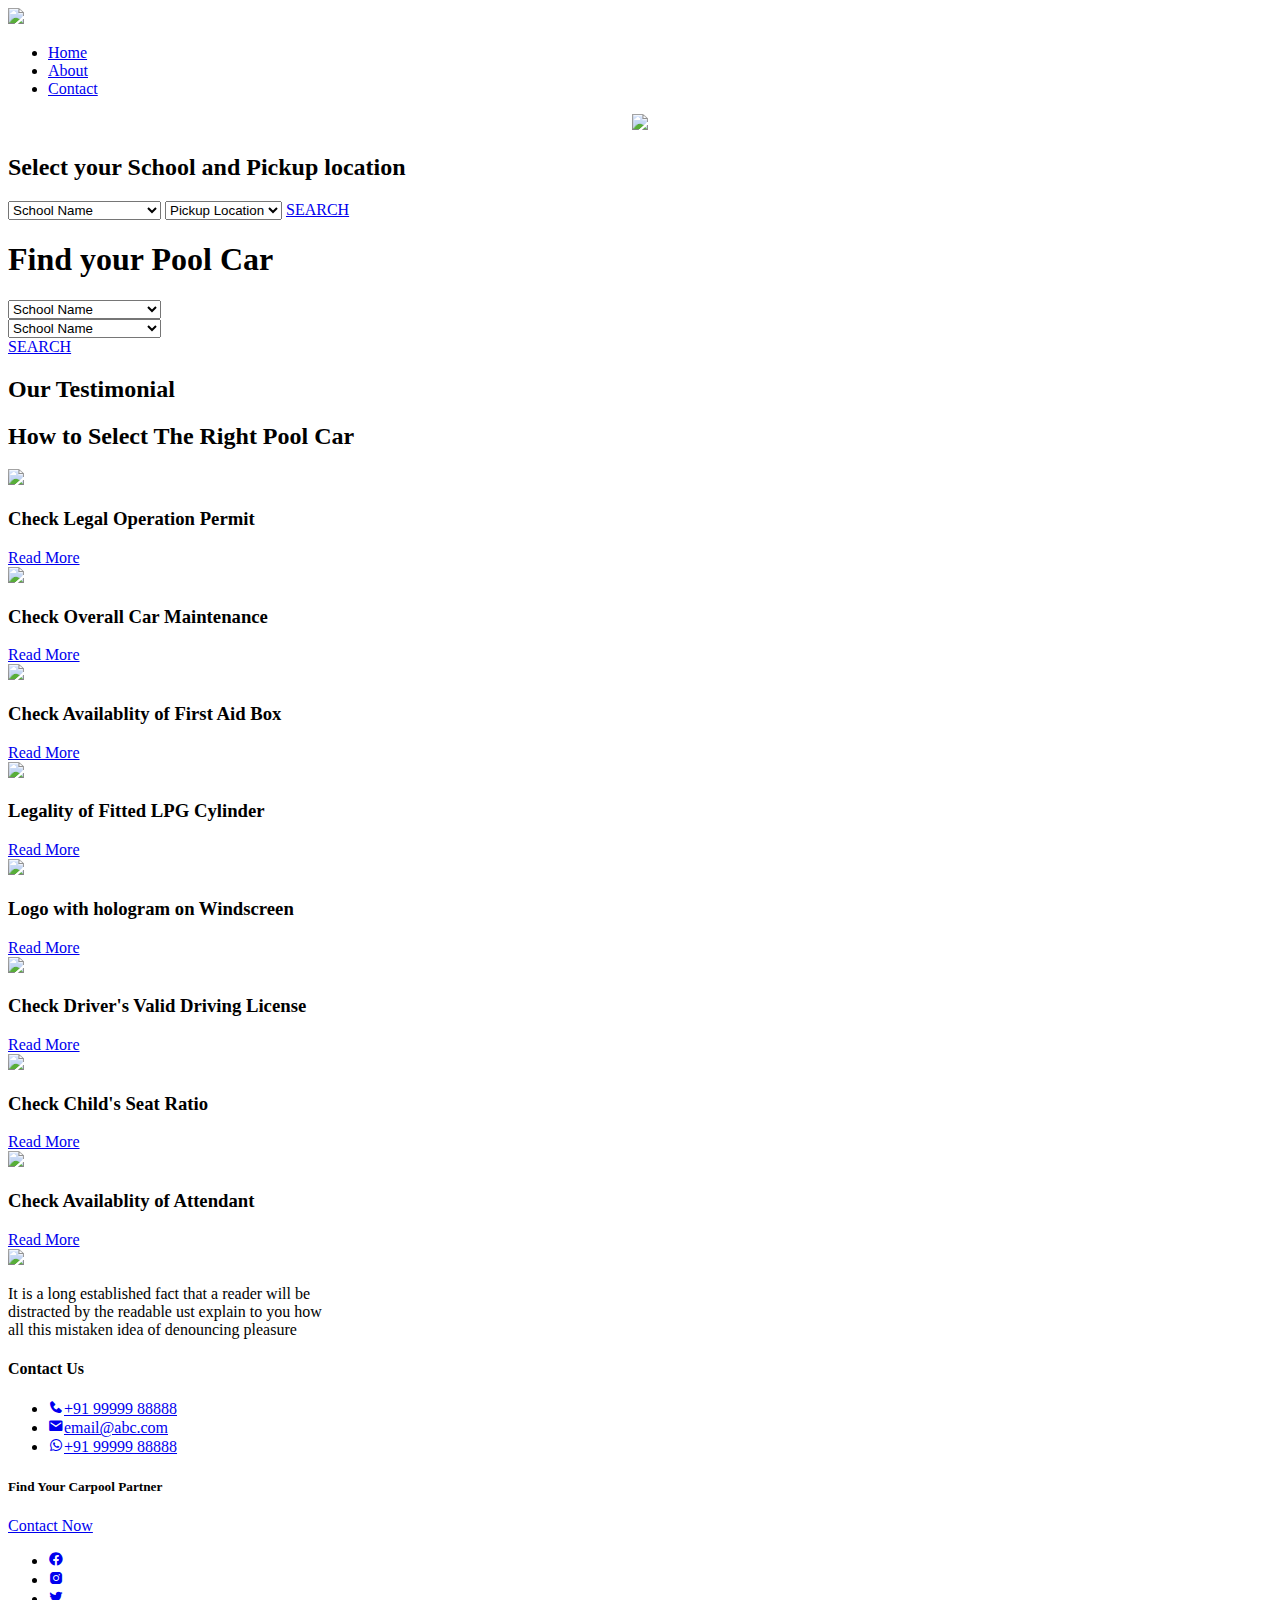
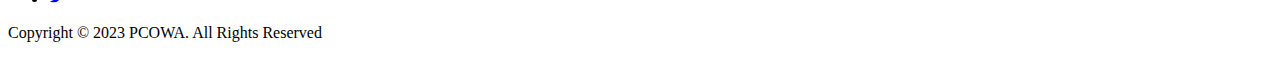
==== index.html @ de9e35db "Merge https://github.com/subhash93/pool-car into subhas" ====
<!doctype html>
<html lang="en">
  <head>
    <title>PCOWA</title>
    <!-- Required meta tags -->
    <meta charset="utf-8">
    <meta name="viewport" content="width=device-width, initial-scale=1">

    <!-- Bootstrap CSS -->
    <link href="https://cdn.jsdelivr.net/npm/bootstrap@5.0.2/dist/css/bootstrap.min.css" rel="stylesheet" integrity="sha384-EVSTQN3/azprG1Anm3QDgpJLIm9Nao0Yz1ztcQTwFspd3yD65VohhpuuCOmLASjC" crossorigin="anonymous">
   <!-- Boxicon-->
    <link href='https://unpkg.com/boxicons@2.1.4/css/boxicons.min.css' rel='stylesheet'>

<link rel="stylesheet" type="text/css" href="./style/style.css">
<link rel="stylesheet" type="text/css" href="/style/responsive.css">



<link rel="stylesheet" href="https://cdnjs.cloudflare.com/ajax/libs/OwlCarousel2/2.3.4/assets/owl.carousel.min.css" integrity="sha512-tS3S5qG0BlhnQROyJXvNjeEM4UpMXHrQfTGmbQ1gKmelCxlSEBUaxhRBj/EFTzpbP4RVSrpEikbmdJobCvhE3g==" crossorigin="anonymous" referrerpolicy="no-referrer" />

<link rel="stylesheet" href="https://cdnjs.cloudflare.com/ajax/libs/OwlCarousel2/2.3.4/assets/owl.theme.default.min.css" integrity="sha512-sMXtMNL1zRzolHYKEujM2AqCLUR9F2C4/05cdbxjjLSRvMQIciEPCQZo++nk7go3BtSuK9kfa/s+a4f4i5pLkw==" crossorigin="anonymous" referrerpolicy="no-referrer" />
  </head>
  <body>
   
<header>
<div class="logo"><img src="images/logo.png"></div>
<div class="nav">
<ul>
<li><a href="#">Home</a></li>
<li><a href="#">About</a></li>
<li><a href="#">Contact</a></li>
</ul></div>

</header>

<!------------------------BANNER------------------->

<div id="banner">
<div class="banner-box">
<center><img src="images/logo.png" class="banner-logo"></center>
  <h2>Select your School and Pickup location</h2>

<div>
   <select name="cars" id="cars">
    
<option value="volvo">School Name</option>
  <option value="saab">South Point Morning</option>
  <option value="mercedes">South Point Day</option>
  <option value="audi">South Point Afternoon</option>
</select>


<select name="cars" id="cars pickup">
  <option value="volvo">Pickup Location</option>
  <option value="saab">Dumdum</option>
  <option value="mercedes">Bhowanipur</option>
  <option value="audi">Behala</option>
</select>




<a href="#" class="banner-box-btn">SEARCH</a></div>




</div>
</div>

<!------------------------FIND POOL CAR------------------->
<!-- 
<div id="findcar">
<h1>Find your Pool Car in 3 easy steps</h1>

<div class="row find-box">
<div class="col-lg-4 col-md-4 col-sm-4">
  <div class="child">
    <span class="number">1</span>
    <h3>Select your preferred school</h3>
    <a href="#" class="findcar-btn">SELECT</a>
  </div>
</div>

<div class="col-lg-4 col-md-4 col-sm-4">
  <div class="child">
    <span class="number">2</span>
    <h3>Enter Your Pick/Drop Location</h3>
    <a href="#" class="findcar-btn">ENTER</a>
  </div>
</div>

<div class="col-lg-4 col-md-4 col-sm-4">
  <div class="child">
    <span class="number">3</span>
    <h3>Get details of Pool Cars catering to your location</h3>
    <a href="#" class="findcar-btn">SEARCH</a>
  </div>
</div>
</div>

</div>  -->

<div id="findcar">
  <h1>Find your Pool Car</h1>

<div class="form-box">
<div class="form-area">
<form>
<div class="row">
<div class="col-lg-4 col-md-4 col-sm-12">
  <select name="cars" id="cars">
    <option value="volvo">School Name</option>
      <option value="saab">South Point Morning</option>
      <option value="mercedes">South Point Day</option>
      <option value="audi">South Point Afternoon</option>
    </select>
</div>

<div class="col-lg-4 col-md-4 col-sm-12">
  <select name="cars" id="cars">
    <option value="volvo">School Name</option>
      <option value="saab">South Point Morning</option>
      <option value="mercedes">South Point Day</option>
      <option value="audi">South Point Afternoon</option>
    </select>

</div>

<div class="col-lg-4 col-md-4 col-sm-12"><a href="#" class="banner-box-btn">SEARCH</a></div>
</div>

</form>
</div>
</div>





</div>


<!------------------------TESTIMONIAL------------------->

<div id="testimonial">
  <h2>Our Testimonial</h2>

  <div class="owl-carousel owl-theme">
    <div class="item"><img src="images/Testi 01.png"></div>
    <div class="item"><img src="images/Testi 01.png"></div>
    <div class="item"><img src="images/Testi 01.png"></div>
    <div class="item"><img src="images/Testi 01.png"></div>

    <div class="item"><img src="images/Testi 01.png"></div>
    <div class="item"><img src="images/Testi 01.png"></div>
    <div class="item"><img src="images/Testi 01.png"></div>
    <div class="item"><img src="images/Testi 01.png"></div>

    
    <div class="item"><img src="images/Testi 01.png"></div>
    <div class="item"><img src="images/Testi 01.png"></div>
    <div class="item"><img src="images/Testi 01.png"></div>
    <div class="item"><img src="images/Testi 01.png"></div>

</div>

</div>


<!------------------------HOW TO SELECT THE RIGHT POOL CAR------------------->

<div id="poolcarselect">

<h2>How to Select The Right Pool Car</h2>

  <div class="row find-box">

    <div class="col-lg-3 col-md-3 col-sm-4">
      <div class="child">
<img src="images/one.png">
        <h3>Check Legal Operation Permit</h3>
        <a href="#">Read More</a>
      </div>
    </div>
    
    <div class="col-lg-3 col-md-3 col-sm-4">
      <div class="child">
        <img src="images/two.png">
        <h3>Check Overall Car Maintenance</h3>
        <a href="#">Read More</a>
      </div>
    </div>
    
    <div class="col-lg-3 col-md-3 col-sm-4">
      <div class="child">
        <img src="images/three.png">
        <h3>Check Availablity of First Aid Box</h3>
        <a href="#">Read More</a>
      </div>
    </div>

    <div class="col-lg-3 col-md-3 col-sm-4">
      <div class="child">
        <img src="images/four.png">
        <h3>Legality of Fitted LPG Cylinder</h3>
        <a href="#">Read More</a>
      </div>
    </div>



    <div class="col-lg-3 col-md-3 col-sm-4">
      <div class="child">
        <img src="images/five.png">
        <h3>Logo with hologram on Windscreen</h3>
        <a href="#">Read More</a>
      </div>
    </div>
    
    <div class="col-lg-3 col-md-3 col-sm-4">
      <div class="child">
        <img src="images/six.png">
        <h3>Check Driver's Valid Driving License</h3>
        <a href="#">Read More</a>
      </div>
    </div>
    
    <div class="col-lg-3 col-md-3 col-sm-4">
      <div class="child">
        <img src="images/seven.png">
        <h3>Check Child's Seat Ratio</h3>
        <a href="#">Read More</a>
      </div>
    </div>

    <div class="col-lg-3 col-md-3 col-sm-4">
      <div class="child">
        <img src="images/eight.png">
        <h3>Check Availablity of Attendant</h3>
        <a href="#">Read More</a>
      </div>
    </div>



    </div>
</div>







<!------------------------FOOTER------------------->


<footer>

  <div class="row footer-box">

    <div class="col-lg-4 col-md-6 col-sm-12">
      <div class="child">
        <img src="images/white-logo.png">
      <p>It is a long established fact that a reader will be <br>distracted by the readable ust explain to you how <br>all this mistaken idea of denouncing pleasure</p>

      </div>
    </div>
    
    <div class="col-lg-4 col-md-6 col-sm-12 footer-contact-box">
      <div class="child">
        <h4>Contact Us</h4>
        <ul>
          <li><a href="#"><i class='bx bxs-phone'></i>+91 99999 88888</a></li>
          <li><a href="#"><i class='bx bxs-envelope'></i>email@abc.com</a></li>
          <li><a href="#"><i class='bx bxl-whatsapp'></i>+91 99999 88888</a></li>
        

        </ul>
        
      </div>
    </div>
    
    <div class="col-lg-4 col-md-6 col-sm-12">
      <div class="child text-center child-social">
        <div class="register ">

        <h5>Find Your Carpool Partner</h5>
        <a href="#" class="footer-contact">Contact Now</a>
      </div>

      <ul class="footer-social">
<li><a href="#"><i class='bx bxl-facebook-circle'></i></a></li>
<li><a href="#"><i class='bx bxl-instagram-alt'></i></a></li>
<li><a href="#"><i class='bx bxl-twitter'></i></a></li>
      </ul>

      </div>

    </div>

    </div>

<div class="copyright"><p>Copyright © 2023 PCOWA. All Rights Reserved</p></div>
</footer>





<!-- 
          REGISTER:
          1.School Name
          2.Pickup Location
          3. Search -->






    
    <!-- Optional JavaScript; choose one of the two! -->

    <!-- Option 1: Bootstrap Bundle with Popper -->
    <script src="https://cdn.jsdelivr.net/npm/bootstrap@5.0.2/dist/js/bootstrap.bundle.min.js" integrity="sha384-MrcW6ZMFYlzcLA8Nl+NtUVF0sA7MsXsP1UyJoMp4YLEuNSfAP+JcXn/tWtIaxVXM" crossorigin="anonymous"></script>

    <!-- Option 2: Separate Popper and Bootstrap JS -->
    <!--
    <script src="https://cdn.jsdelivr.net/npm/@popperjs/core@2.9.2/dist/umd/popper.min.js" integrity="sha384-IQsoLXl5PILFhosVNubq5LC7Qb9DXgDA9i+tQ8Zj3iwWAwPtgFTxbJ8NT4GN1R8p" crossorigin="anonymous"></script>
    <script src="https://cdn.jsdelivr.net/npm/bootstrap@5.0.2/dist/js/bootstrap.min.js" integrity="sha384-cVKIPhGWiC2Al4u+LWgxfKTRIcfu0JTxR+EQDz/bgldoEyl4H0zUF0QKbrJ0EcQF" crossorigin="anonymous"></script>
    -->



    <script src="https://cdnjs.cloudflare.com/ajax/libs/jquery/3.6.4/jquery.min.js" integrity="sha512-pumBsjNRGGqkPzKHndZMaAG+bir374sORyzM3uulLV14lN5LyykqNk8eEeUlUkB3U0M4FApyaHraT65ihJhDpQ==" crossorigin="anonymous" referrerpolicy="no-referrer"></script>


    <script src="https://cdnjs.cloudflare.com/ajax/libs/OwlCarousel2/2.3.4/owl.carousel.min.js" integrity="sha512-bPs7Ae6pVvhOSiIcyUClR7/q2OAsRiovw4vAkX+zJbw3ShAeeqezq50RIIcIURq7Oa20rW2n2q+fyXBNcU9lrw==" crossorigin="anonymous" referrerpolicy="no-referrer"></script>

    

    <!-- <scrip src="js/myscript.js"></scrip> -->

    <script>$('.owl-carousel').owlCarousel({
      loop:true,
      margin:10,
      nav:true,
      responsive:{
          0:{
              items:3
          },
          600:{
              items:3
          },
          1000:{
              items:3
          }
      }
  })</script>



  </body>
</html>
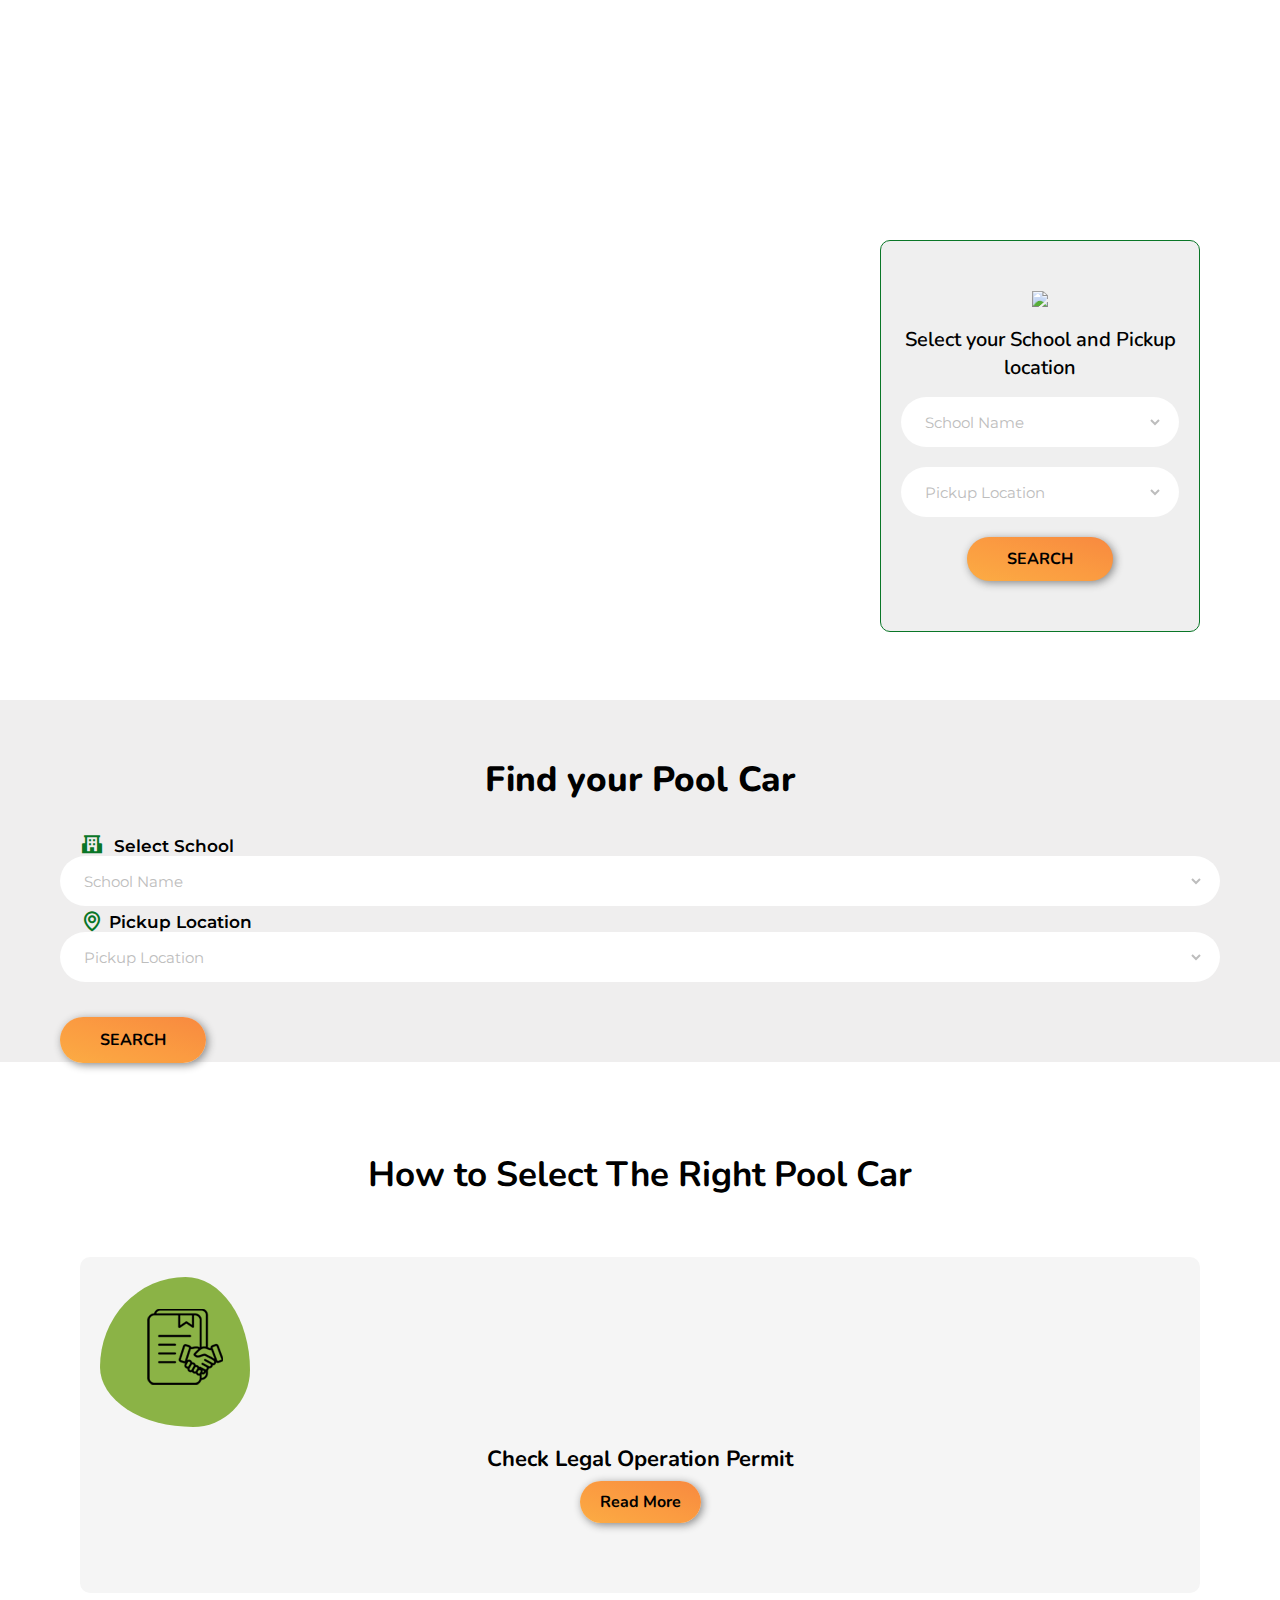
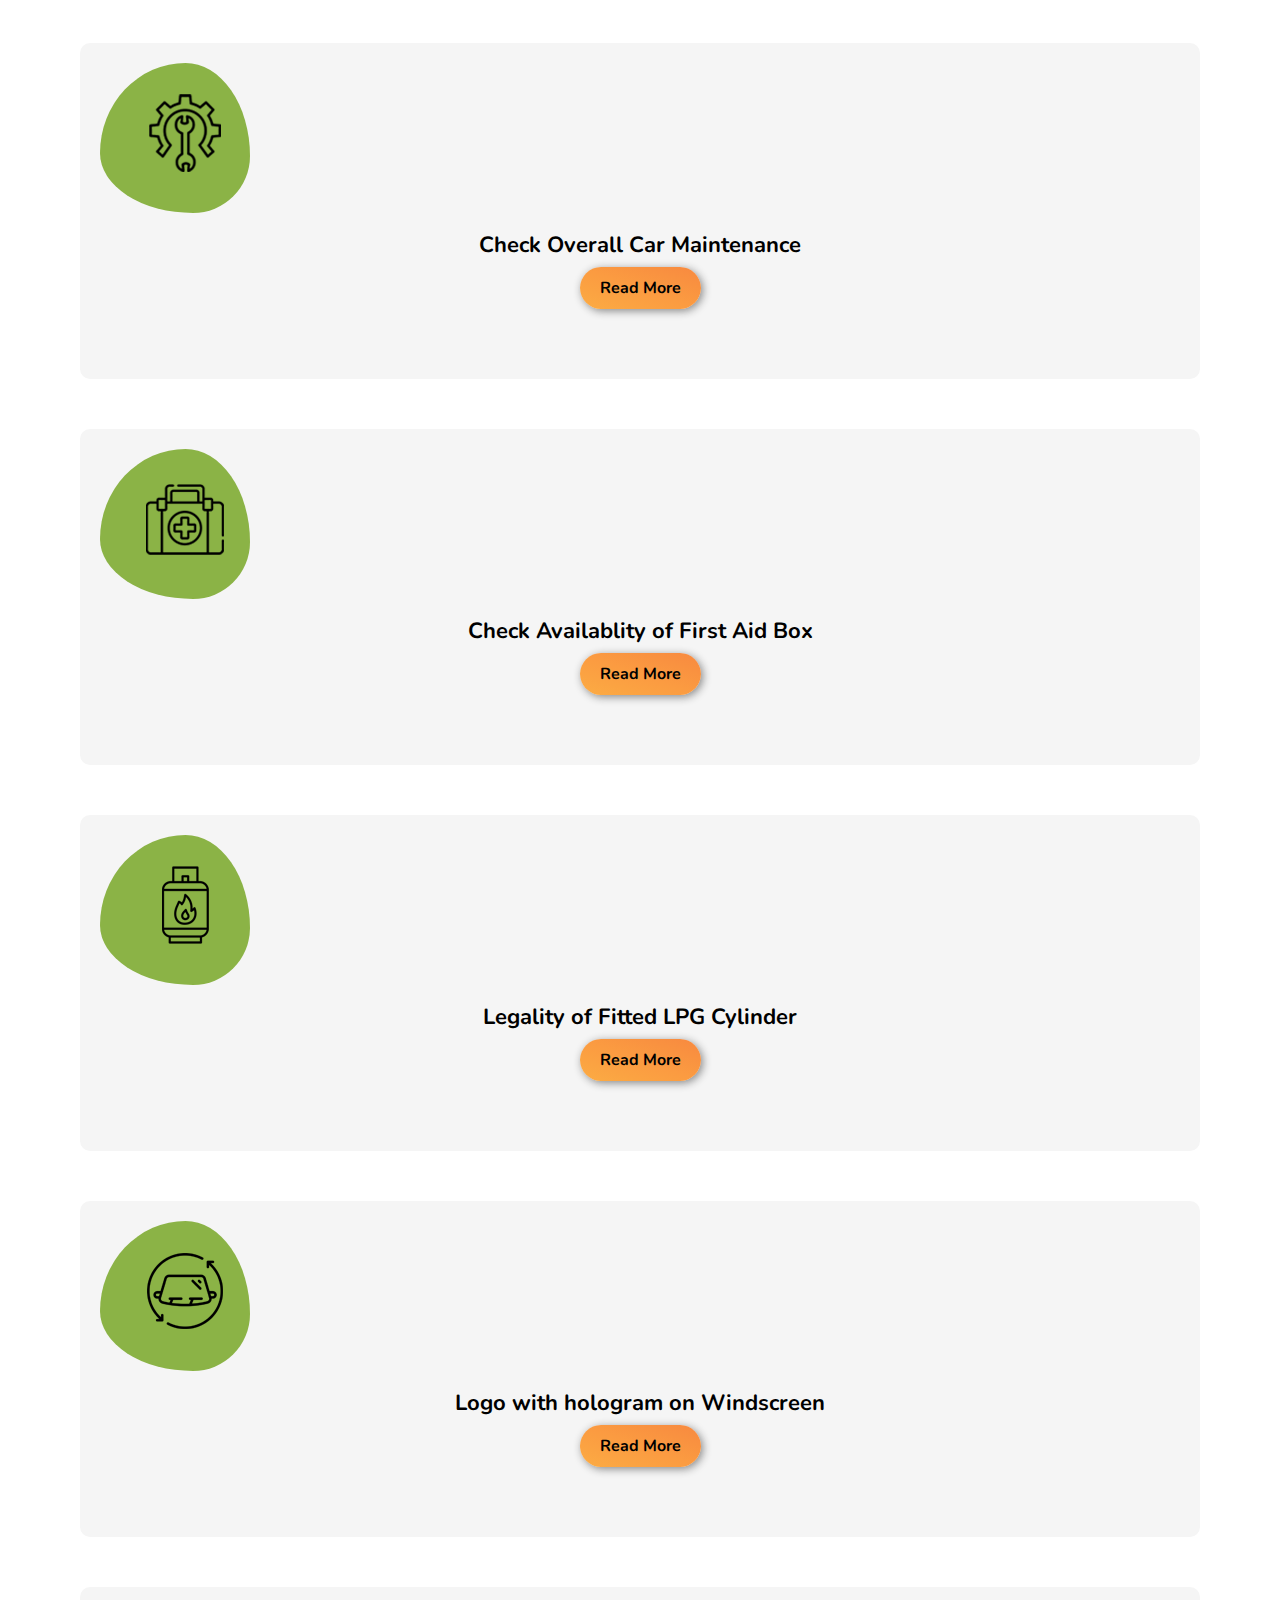
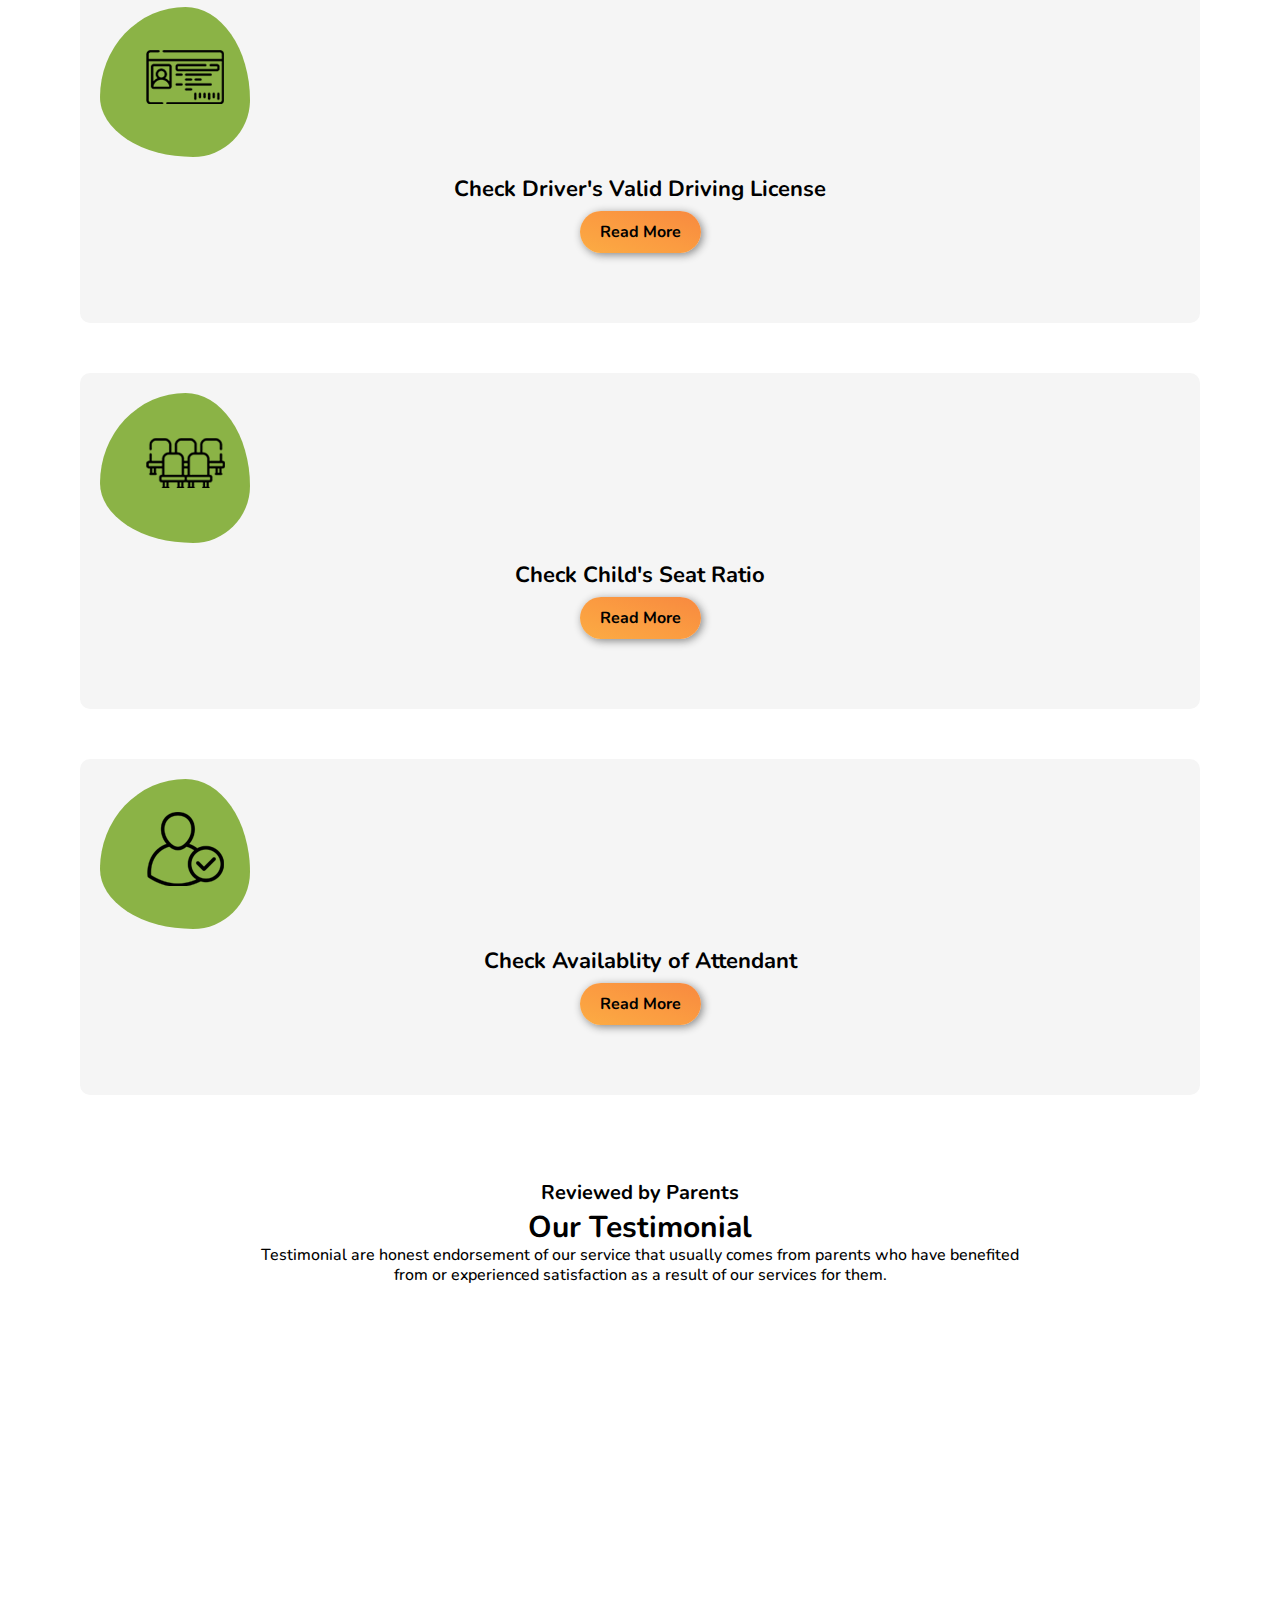
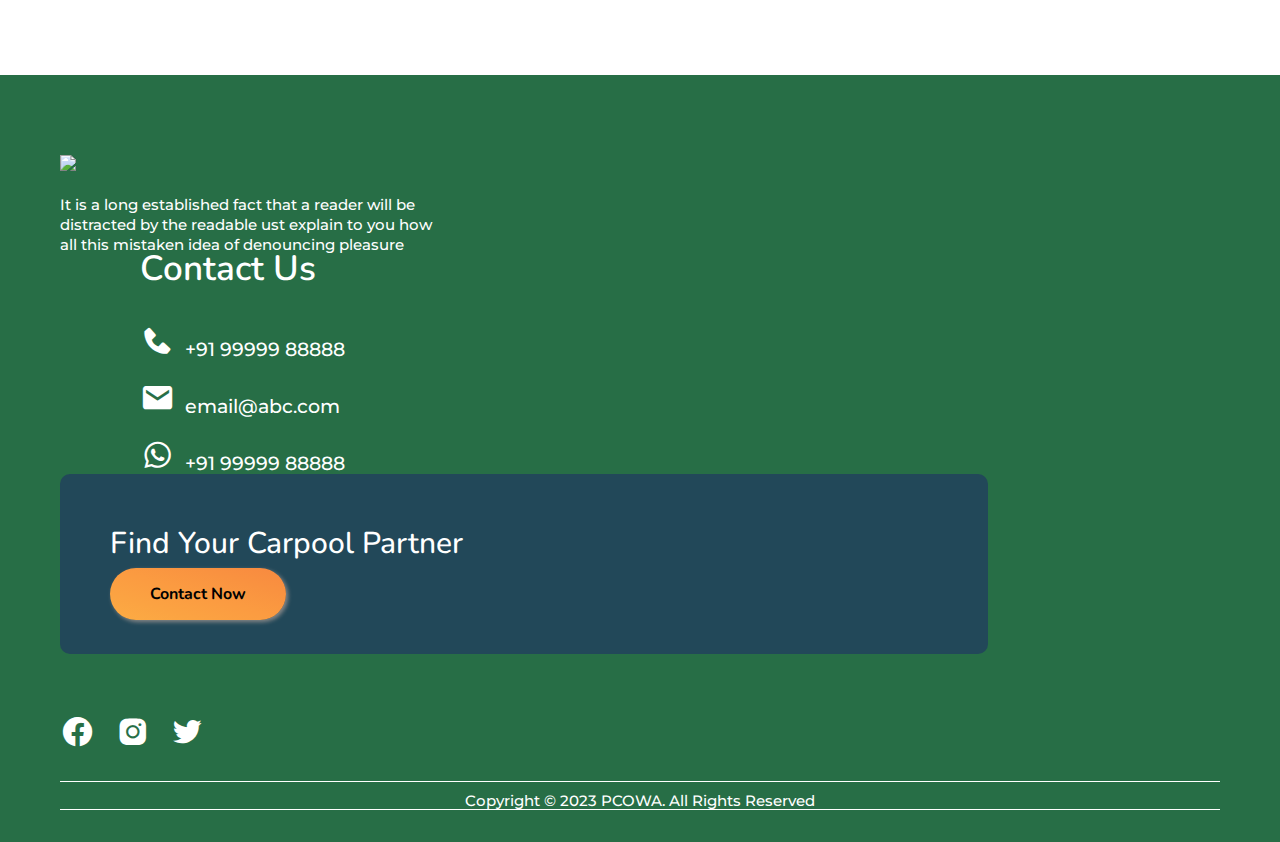
==== commit 58f1c414: "subhas/23.03.2023" ====
--- a/index.html
+++ b/index.html
@@ -1,355 +1,317 @@
-<!doctype html>
+<!DOCTYPE html>
 <html lang="en">
   <head>
     <title>PCOWA</title>
     <!-- Required meta tags -->
-    <meta charset="utf-8">
-    <meta name="viewport" content="width=device-width, initial-scale=1">
+    <meta charset="utf-8" />
+    <meta name="viewport" content="width=device-width, initial-scale=1" />
 
     <!-- Bootstrap CSS -->
-    <link href="https://cdn.jsdelivr.net/npm/bootstrap@5.0.2/dist/css/bootstrap.min.css" rel="stylesheet" integrity="sha384-EVSTQN3/azprG1Anm3QDgpJLIm9Nao0Yz1ztcQTwFspd3yD65VohhpuuCOmLASjC" crossorigin="anonymous">
-   <!-- Boxicon-->
-    <link href='https://unpkg.com/boxicons@2.1.4/css/boxicons.min.css' rel='stylesheet'>
-
-<link rel="stylesheet" type="text/css" href="./style/style.css">
-<link rel="stylesheet" type="text/css" href="/style/responsive.css">
-
-
-
-<link rel="stylesheet" href="https://cdnjs.cloudflare.com/ajax/libs/OwlCarousel2/2.3.4/assets/owl.carousel.min.css" integrity="sha512-tS3S5qG0BlhnQROyJXvNjeEM4UpMXHrQfTGmbQ1gKmelCxlSEBUaxhRBj/EFTzpbP4RVSrpEikbmdJobCvhE3g==" crossorigin="anonymous" referrerpolicy="no-referrer" />
-
-<link rel="stylesheet" href="https://cdnjs.cloudflare.com/ajax/libs/OwlCarousel2/2.3.4/assets/owl.theme.default.min.css" integrity="sha512-sMXtMNL1zRzolHYKEujM2AqCLUR9F2C4/05cdbxjjLSRvMQIciEPCQZo++nk7go3BtSuK9kfa/s+a4f4i5pLkw==" crossorigin="anonymous" referrerpolicy="no-referrer" />
+    <link
+      href="https://cdn.jsdelivr.net/npm/bootstrap@5.0.2/dist/css/bootstrap.min.css"
+      rel="stylesheet"
+      integrity="sha384-EVSTQN3/azprG1Anm3QDgpJLIm9Nao0Yz1ztcQTwFspd3yD65VohhpuuCOmLASjC"
+      crossorigin="anonymous"
+    />
+    <!-- Boxicon-->
+    <link
+      href="https://unpkg.com/boxicons@2.1.4/css/boxicons.min.css"
+      rel="stylesheet"
+    />
+
+    <link rel="stylesheet" type="text/css" href="./style/style.css" />
+    <link rel="stylesheet" type="text/css" href="/style/responsive.css" />
+
+    <link rel="stylesheet" href="https://cdnjs.cloudflare.com/ajax/libs/OwlCarousel2/2.3.4/assets/owl.carousel.min.css" integrity="sha512-tS3S5qG0BlhnQROyJXvNjeEM4UpMXHrQfTGmbQ1gKmelCxlSEBUaxhRBj/EFTzpbP4RVSrpEikbmdJobCvhE3g==" crossorigin="anonymous" referrerpolicy="no-referrer" />
+
+    <link rel="stylesheet" href="https://cdnjs.cloudflare.com/ajax/libs/OwlCarousel2/2.3.4/assets/owl.theme.default.min.css" integrity="sha512-sMXtMNL1zRzolHYKEujM2AqCLUR9F2C4/05cdbxjjLSRvMQIciEPCQZo++nk7go3BtSuK9kfa/s+a4f4i5pLkw==" crossorigin="anonymous" referrerpolicy="no-referrer" />
   </head>
   <body>
-   
-<header>
-<div class="logo"><img src="images/logo.png"></div>
-<div class="nav">
-<ul>
-<li><a href="#">Home</a></li>
-<li><a href="#">About</a></li>
-<li><a href="#">Contact</a></li>
-</ul></div>
-
-</header>
-
-<!------------------------BANNER------------------->
-
-<div id="banner">
-<div class="banner-box">
-<center><img src="images/logo.png" class="banner-logo"></center>
-  <h2>Select your School and Pickup location</h2>
-
-<div>
-   <select name="cars" id="cars">
+
+    <!-- <header>
+      <div class="logo"><img src="images/logo.png" /></div>
+      <div class="nav">
+        <ul>
+          <li><a href="#">Home</a></li>
+          <li><a href="#">About</a></li>
+          <li><a href="#">Contact</a></li>
+        </ul>
+      </div>
+    </header> -->
+
+    <!------------------------BANNER------------------->
+
+    <div id="banner">
+      <div class="banner-box">
+        <center><img src="images/logo.png" class="banner-logo" /></center>
+        <h2>Select your School and Pickup location</h2>
+
+        <div>
+          <form>
+          <select name="cars" id="cars">
+            <option value="volvo" disabled selected>School Name</option>
+            <option value="saab">South Point Morning</option>
+            <option value="mercedes">South Point Day</option>
+            <option value="audi">South Point Afternoon</option>
+          </select>
+
+          <select name="cars" id="cars pickup">
+            <option value="volvo" disabled selected>Pickup Location</option>
+            <option value="saab">Dumdum</option>
+            <option value="mercedes">Bhowanipur</option>
+            <option value="audi">Behala</option>
+          </select>
+
+          <button type="submit" class="banner-box-btn">SEARCH</button>
+
+        </form>
+        </div>
+      </div>
+    </div>  
+
+
+
+
+
+    <!------------------------FIND POOL CAR------------------->
+
+
+    <div class="container form-area my-5">
+      <h1 class="text-center car-heading">Find your Pool Car</h1> 
+      <form action="">
+      <div class="row mx-auto"> 
+
+          <div class="col-lg-5 col-md-5 col-sm-12">
+            <label> <i class="bx bxs-school"></i> Select School</label>
+            <select name="cars" id="cars">
+              <option value="volvo" disabled selected>School Name</option>
+              <option value="saab">South Point Morning</option>
+              <option value="mercedes">South Point Day</option>
+              <option value="audi">South Point Afternoon</option>
+            </select>
+            </div>
+
+            <div class="col-lg-5 col-md-5 col-sm-12">
+              <label><i class="bx bx-map"></i>Pickup Location</label>
+              <select name="cars" id="cars">
+                <option value="0" disabled selected>Pickup Location</option>
+                <option value="saab">Dumdum</option>
+                <option value="mercedes">Bhowanipur</option>
+                <option value="audi">Behala</option>
+              </select>
+            </div>
+            <div class="col-lg-2 col-md-2 col-12">
+              <a href="#" class="banner-box-btn" id="find-btn">SEARCH</a>
+            </div>
+          </div>
+        </form>
+        </div>
     
-<option value="volvo">School Name</option>
-  <option value="saab">South Point Morning</option>
-  <option value="mercedes">South Point Day</option>
-  <option value="audi">South Point Afternoon</option>
-</select>
-
-
-<select name="cars" id="cars pickup">
-  <option value="volvo">Pickup Location</option>
-  <option value="saab">Dumdum</option>
-  <option value="mercedes">Bhowanipur</option>
-  <option value="audi">Behala</option>
-</select>
-
-
-
-
-<a href="#" class="banner-box-btn">SEARCH</a></div>
-
-
-
-
+    
+
+
+ 
+    <!------------------------HOW TO SELECT THE RIGHT POOL CAR------------------->
+    <div id="poolcarselect">
+      
+      <h2>How to Select The Right Pool Car</h2>
+
+      <div class="row find-box">
+        <div class="col-lg-3 col-md-6 col-6">
+          <div class="child text-center">
+           <p class="oval mx-auto"><img src="images/i1-legal permit holder.png"/></p> 
+            <h3>Check Legal Operation Permit</h3>
+            <a href="#" class="readmore">Read More</a>
+          </div>
+        </div>
+
+        <div class="col-lg-3 col-md-6 col-6">
+          <div class="child">
+            <p class="oval mx-auto"><img src="images/i2-Check Overall Car Maintenance.png" /></p> 
+            <h3>Check Overall Car Maintenance</h3>
+            <a href="#" class="readmore">Read More</a>
+          </div>
+        </div>
+
+        <div class="col-lg-3 col-md-6 col-6">
+          <div class="child">
+            <p class="oval mx-auto"><img src="images/i3-Check Availablity of First Aid Box.png" /></p> 
+            <h3>Check Availablity of First Aid Box</h3>
+            <a href="#" class="readmore">Read More</a>
+          </div>
+        </div>
+
+        <div class="col-lg-3 col-md-6 col-6">
+          <div class="child">
+            <p class="oval mx-auto"> <img src="images/i4-Confirm Legality of Fitted LPG Cylinder.png" /></p> 
+            <h3>Legality of Fitted LPG Cylinder</h3>
+            <a href="#" class="readmore">Read More</a>
+          </div>
+        </div>
+
+        <div class="col-lg-3 col-md-6 col-6">
+          <div class="child">
+            <p class="oval mx-auto"><img src="images/i5-Logo with hologram on Windscreen.png" /></p> 
+            <h3>Logo with hologram on Windscreen</h3>
+            <a href="#" class="readmore">Read More</a>
+          </div>
+        </div>
+
+        <div class="col-lg-3 col-md-6 col-6">
+          <div class="child">
+            <p class="oval mx-auto"> <img src="images/i6-Driver's Valid Driving License.png" /></p> 
+            <h3>Check Driver's Valid Driving License</h3>
+            <a href="#" class="readmore">Read More</a>
+          </div>
+        </div>
+
+        <div class="col-lg-3 col-md-6 col-6">
+          <div class="child">
+            <p class="oval mx-auto"><img src="images/i7-Check Child's Seat Ratio.png" /></p> 
+            <h3>Check Child's Seat Ratio</h3>
+            <a href="#" class="readmore">Read More</a>
+          </div>
+        </div>
+
+        <div class="col-lg-3 col-md-6 col-6">
+          <div class="child">
+            <p class="oval mx-auto"><img src="images/i8-Check Availablity of Attendant.png" /></p> 
+            <h3>Check Availablity of Attendant</h3>
+            <a href="#" class="readmore">Read More</a>
+          </div>
+        </div>
+      </div>
+    </div> 
+
+
+
+
+
+
+
+
+
+
+
+   <!------------------------TESTIMONIAL------------------->
+
+    <div id="testimonial">
+
+    <h3>Reviewed by Parents</h3>
+    <h2>Our Testimonial</h2>
+
+    <p>Testimonial are honest endorsement of our service that usually comes from parents who have benefited <br>from or experienced satisfaction as a result of our services for them.</p>
+
+  <div class="owl-carousel owl-theme">
+    <div class="item"><img src="images/Testi 01.png" /></div>
+      <div class="item"><img src="images/Testi 01.png" /></div>
+      <div class="item"><img src="images/Testi 01.png" /></div>
+      <div class="item"><img src="images/Testi 01.png" /></div>
+
+      <div class="item"><img src="images/Testi 01.png" /></div>
+      <div class="item"><img src="images/Testi 01.png" /></div>
+      <div class="item"><img src="images/Testi 01.png" /></div>
+      <div class="item"><img src="images/Testi 01.png" /></div>
+
+  
 </div>
-</div>
-
-<!------------------------FIND POOL CAR------------------->
-<!-- 
-<div id="findcar">
-<h1>Find your Pool Car in 3 easy steps</h1>
-
-<div class="row find-box">
-<div class="col-lg-4 col-md-4 col-sm-4">
-  <div class="child">
-    <span class="number">1</span>
-    <h3>Select your preferred school</h3>
-    <a href="#" class="findcar-btn">SELECT</a>
-  </div>
-</div>
-
-<div class="col-lg-4 col-md-4 col-sm-4">
-  <div class="child">
-    <span class="number">2</span>
-    <h3>Enter Your Pick/Drop Location</h3>
-    <a href="#" class="findcar-btn">ENTER</a>
-  </div>
-</div>
-
-<div class="col-lg-4 col-md-4 col-sm-4">
-  <div class="child">
-    <span class="number">3</span>
-    <h3>Get details of Pool Cars catering to your location</h3>
-    <a href="#" class="findcar-btn">SEARCH</a>
-  </div>
-</div>
-</div>
-
-</div>  -->
-
-<div id="findcar">
-  <h1>Find your Pool Car</h1>
-
-<div class="form-box">
-<div class="form-area">
-<form>
-<div class="row">
-<div class="col-lg-4 col-md-4 col-sm-12">
-  <select name="cars" id="cars">
-    <option value="volvo">School Name</option>
-      <option value="saab">South Point Morning</option>
-      <option value="mercedes">South Point Day</option>
-      <option value="audi">South Point Afternoon</option>
-    </select>
-</div>
-
-<div class="col-lg-4 col-md-4 col-sm-12">
-  <select name="cars" id="cars">
-    <option value="volvo">School Name</option>
-      <option value="saab">South Point Morning</option>
-      <option value="mercedes">South Point Day</option>
-      <option value="audi">South Point Afternoon</option>
-    </select>
-
-</div>
-
-<div class="col-lg-4 col-md-4 col-sm-12"><a href="#" class="banner-box-btn">SEARCH</a></div>
-</div>
-
-</form>
-</div>
-</div>
-
-
-
-
-
-</div>
-
-
-<!------------------------TESTIMONIAL------------------->
-
-<div id="testimonial">
-  <h2>Our Testimonial</h2>
-
-  <div class="owl-carousel owl-theme">
-    <div class="item"><img src="images/Testi 01.png"></div>
-    <div class="item"><img src="images/Testi 01.png"></div>
-    <div class="item"><img src="images/Testi 01.png"></div>
-    <div class="item"><img src="images/Testi 01.png"></div>
-
-    <div class="item"><img src="images/Testi 01.png"></div>
-    <div class="item"><img src="images/Testi 01.png"></div>
-    <div class="item"><img src="images/Testi 01.png"></div>
-    <div class="item"><img src="images/Testi 01.png"></div>
-
+
+
+</div> 
+
+
+    <!------------------------FOOTER------------------->
+
+  <footer>
+    <div class="footer-box">
+      <div class="row">
+        <div class="col-lg-4 col-md-6 col-sm-12">
+          <div class="child">
+            <img src="images/white-logo.png" />
+            <p>
+              It is a long established fact that a reader will be
+              <br />distracted by the readable ust explain to you how <br />all
+              this mistaken idea of denouncing pleasure
+            </p>
+          </div>
+        </div>
+
+        <div class="col-lg-4 col-md-6 col-sm-12 footer-contact-box">
+          <div class="child">
+            <h4>Contact Us</h4>
+            <ul>
+              <li>
+                <a href="#"><i class="bx bxs-phone"></i>+91 99999 88888</a>
+              </li>
+              <li>
+                <a href="#"><i class="bx bxs-envelope"></i>email@abc.com</a>
+              </li>
+              <li>
+                <a href="#"><i class="bx bxl-whatsapp"></i>+91 99999 88888</a>
+              </li>
+            </ul>
+          </div>
+        </div>
+
+        <div class="col-lg-4 col-md-6 col-sm-12">
+          <div class="child text-center child-social">
+            <div class="register">
+              <h5>Find Your Carpool Partner</h5>
+              <a href="#" class="footer-contact">Contact Now</a>
+            </div>
+
+            <ul class="footer-social">
+              <li>
+                <a href="#"><i class="bx bxl-facebook-circle"></i></a>
+              </li>
+              <li>
+                <a href="#"><i class="bx bxl-instagram-alt"></i></a>
+              </li>
+              <li>
+                <a href="#"><i class="bx bxl-twitter"></i></a>
+              </li>
+            </ul>
+          </div>
+        </div>
+      </div>
+
+      <div class="copyright">
+        <p>Copyright © 2023 PCOWA. All Rights Reserved</p>
+      </div>
+    </div>
+    </footer>  
+
+
+
+
+
+
+
+
+    <script
+      src="https://cdn.jsdelivr.net/npm/bootstrap@5.0.2/dist/js/bootstrap.bundle.min.js"
+      integrity="sha384-MrcW6ZMFYlzcLA8Nl+NtUVF0sA7MsXsP1UyJoMp4YLEuNSfAP+JcXn/tWtIaxVXM"
+      crossorigin="anonymous"
+    ></script>
+
+
+  
+    <script src="https://cdnjs.cloudflare.com/ajax/libs/jquery/3.6.4/jquery.min.js" integrity="sha512-pumBsjNRGGqkPzKHndZMaAG+bir374sORyzM3uulLV14lN5LyykqNk8eEeUlUkB3U0M4FApyaHraT65ihJhDpQ==" crossorigin="anonymous" referrerpolicy="no-referrer"></script>
     
-    <div class="item"><img src="images/Testi 01.png"></div>
-    <div class="item"><img src="images/Testi 01.png"></div>
-    <div class="item"><img src="images/Testi 01.png"></div>
-    <div class="item"><img src="images/Testi 01.png"></div>
-
-</div>
-
-</div>
-
-
-<!------------------------HOW TO SELECT THE RIGHT POOL CAR------------------->
-
-<div id="poolcarselect">
-
-<h2>How to Select The Right Pool Car</h2>
-
-  <div class="row find-box">
-
-    <div class="col-lg-3 col-md-3 col-sm-4">
-      <div class="child">
-<img src="images/one.png">
-        <h3>Check Legal Operation Permit</h3>
-        <a href="#">Read More</a>
-      </div>
-    </div>
+    <script src="https://cdnjs.cloudflare.com/ajax/libs/OwlCarousel2/2.3.4/owl.carousel.min.js" integrity="sha512-bPs7Ae6pVvhOSiIcyUClR7/q2OAsRiovw4vAkX+zJbw3ShAeeqezq50RIIcIURq7Oa20rW2n2q+fyXBNcU9lrw==" crossorigin="anonymous" referrerpolicy="no-referrer"></script>
     
-    <div class="col-lg-3 col-md-3 col-sm-4">
-      <div class="child">
-        <img src="images/two.png">
-        <h3>Check Overall Car Maintenance</h3>
-        <a href="#">Read More</a>
-      </div>
-    </div>
-    
-    <div class="col-lg-3 col-md-3 col-sm-4">
-      <div class="child">
-        <img src="images/three.png">
-        <h3>Check Availablity of First Aid Box</h3>
-        <a href="#">Read More</a>
-      </div>
-    </div>
-
-    <div class="col-lg-3 col-md-3 col-sm-4">
-      <div class="child">
-        <img src="images/four.png">
-        <h3>Legality of Fitted LPG Cylinder</h3>
-        <a href="#">Read More</a>
-      </div>
-    </div>
-
-
-
-    <div class="col-lg-3 col-md-3 col-sm-4">
-      <div class="child">
-        <img src="images/five.png">
-        <h3>Logo with hologram on Windscreen</h3>
-        <a href="#">Read More</a>
-      </div>
-    </div>
-    
-    <div class="col-lg-3 col-md-3 col-sm-4">
-      <div class="child">
-        <img src="images/six.png">
-        <h3>Check Driver's Valid Driving License</h3>
-        <a href="#">Read More</a>
-      </div>
-    </div>
-    
-    <div class="col-lg-3 col-md-3 col-sm-4">
-      <div class="child">
-        <img src="images/seven.png">
-        <h3>Check Child's Seat Ratio</h3>
-        <a href="#">Read More</a>
-      </div>
-    </div>
-
-    <div class="col-lg-3 col-md-3 col-sm-4">
-      <div class="child">
-        <img src="images/eight.png">
-        <h3>Check Availablity of Attendant</h3>
-        <a href="#">Read More</a>
-      </div>
-    </div>
-
-
-
-    </div>
-</div>
-
-
-
-
-
-
-
-<!------------------------FOOTER------------------->
-
-
-<footer>
-
-  <div class="row footer-box">
-
-    <div class="col-lg-4 col-md-6 col-sm-12">
-      <div class="child">
-        <img src="images/white-logo.png">
-      <p>It is a long established fact that a reader will be <br>distracted by the readable ust explain to you how <br>all this mistaken idea of denouncing pleasure</p>
-
-      </div>
-    </div>
-    
-    <div class="col-lg-4 col-md-6 col-sm-12 footer-contact-box">
-      <div class="child">
-        <h4>Contact Us</h4>
-        <ul>
-          <li><a href="#"><i class='bx bxs-phone'></i>+91 99999 88888</a></li>
-          <li><a href="#"><i class='bx bxs-envelope'></i>email@abc.com</a></li>
-          <li><a href="#"><i class='bx bxl-whatsapp'></i>+91 99999 88888</a></li>
-        
-
-        </ul>
-        
-      </div>
-    </div>
-    
-    <div class="col-lg-4 col-md-6 col-sm-12">
-      <div class="child text-center child-social">
-        <div class="register ">
-
-        <h5>Find Your Carpool Partner</h5>
-        <a href="#" class="footer-contact">Contact Now</a>
-      </div>
-
-      <ul class="footer-social">
-<li><a href="#"><i class='bx bxl-facebook-circle'></i></a></li>
-<li><a href="#"><i class='bx bxl-instagram-alt'></i></a></li>
-<li><a href="#"><i class='bx bxl-twitter'></i></a></li>
-      </ul>
-
-      </div>
-
-    </div>
-
-    </div>
-
-<div class="copyright"><p>Copyright © 2023 PCOWA. All Rights Reserved</p></div>
-</footer>
-
-
-
-
-
-<!-- 
-          REGISTER:
-          1.School Name
-          2.Pickup Location
-          3. Search -->
-
-
-
-
-
-
-    
-    <!-- Optional JavaScript; choose one of the two! -->
-
-    <!-- Option 1: Bootstrap Bundle with Popper -->
-    <script src="https://cdn.jsdelivr.net/npm/bootstrap@5.0.2/dist/js/bootstrap.bundle.min.js" integrity="sha384-MrcW6ZMFYlzcLA8Nl+NtUVF0sA7MsXsP1UyJoMp4YLEuNSfAP+JcXn/tWtIaxVXM" crossorigin="anonymous"></script>
-
-    <!-- Option 2: Separate Popper and Bootstrap JS -->
-    <!--
-    <script src="https://cdn.jsdelivr.net/npm/@popperjs/core@2.9.2/dist/umd/popper.min.js" integrity="sha384-IQsoLXl5PILFhosVNubq5LC7Qb9DXgDA9i+tQ8Zj3iwWAwPtgFTxbJ8NT4GN1R8p" crossorigin="anonymous"></script>
-    <script src="https://cdn.jsdelivr.net/npm/bootstrap@5.0.2/dist/js/bootstrap.min.js" integrity="sha384-cVKIPhGWiC2Al4u+LWgxfKTRIcfu0JTxR+EQDz/bgldoEyl4H0zUF0QKbrJ0EcQF" crossorigin="anonymous"></script>
-    -->
-
-
-
-    <script src="https://cdnjs.cloudflare.com/ajax/libs/jquery/3.6.4/jquery.min.js" integrity="sha512-pumBsjNRGGqkPzKHndZMaAG+bir374sORyzM3uulLV14lN5LyykqNk8eEeUlUkB3U0M4FApyaHraT65ihJhDpQ==" crossorigin="anonymous" referrerpolicy="no-referrer"></script>
-
-
-    <script src="https://cdnjs.cloudflare.com/ajax/libs/OwlCarousel2/2.3.4/owl.carousel.min.js" integrity="sha512-bPs7Ae6pVvhOSiIcyUClR7/q2OAsRiovw4vAkX+zJbw3ShAeeqezq50RIIcIURq7Oa20rW2n2q+fyXBNcU9lrw==" crossorigin="anonymous" referrerpolicy="no-referrer"></script>
-
-    
-
-    <!-- <scrip src="js/myscript.js"></scrip> -->
-
-    <script>$('.owl-carousel').owlCarousel({
+  
+
+    <!-- <sript src="js/myscript.js"></sript> -->
+
+    <script>
+    $('.owl-carousel').owlCarousel({
       loop:true,
       margin:10,
-      nav:true,
+      nav:false,
       responsive:{
           0:{
-              items:3
+              items:1
           },
           600:{
               items:3
@@ -358,9 +320,8 @@
               items:3
           }
       }
-  })</script>
-
-
+  }) 
+    </script>
 
   </body>
-</html>+</html>
--- a/style/style.css
+++ b/style/style.css
@@ -0,0 +1,460 @@
+@import url("https://fonts.googleapis.com/css2?family=Montserrat:ital,wght@0,100;0,200;0,300;0,400;0,500;0,600;0,700;0,800;0,900;1,100;1,200;1,300;1,400;1,500;1,600;1,700;1,800;1,900&family=Nunito:ital,wght@0,200;0,300;0,400;0,500;0,600;0,700;0,800;0,900;0,1000;1,200;1,300;1,400;1,500;1,600;1,700;1,800;1,900;1,1000&display=swap");
+
+/* font-family: 'Montserrat', sans-serif;
+font-family: 'Nunito', sans-serif; */
+
+:root {
+  --black: #000;
+  --white: #fff;
+  --greenlight: #4b9452;
+  --green-deep: #097627;
+  --grey: #101010;
+  --banner-box: #efefef;
+  --register: #224859;
+  --footer-green: #276e46;
+  --form-area: #efeeee;
+  --selectborder: #fcfdff;
+  --form-text: #bdbdbd;
+  --bg:#f5f5f5;
+  --oval:#8bb346;
+}
+
+* {
+  margin: 0;
+  padding: 0;
+  box-sizing: border-box;
+}
+
+body {
+  font: 400 16px/18px "Montserrat", sans-serif;
+  background: var(--white);
+  overflow-x: hidden;
+}
+
+header {
+  padding: 10px 60px;
+  display: flex;
+  justify-content: space-between;
+  position: absolute;
+  top: 0;
+  left: 0;
+  right: 0;
+  z-index: 9999;
+}
+
+.nav {
+  margin: 28px 0 0 0;
+}
+
+header .nav ul {
+  list-style-type: none;
+  margin: 0;
+  padding: 0;
+  display: flex;
+  text-align: right;
+}
+header .nav ul a {
+  font: 600 18px/24px "Nunito", sans-serif;
+  color: var(--black);
+  text-decoration: none;
+  padding: 0 50px;
+}
+header .nav ul a:hover {
+  color: var(--greenlight);
+}
+
+/* ================================BANNER================================== */
+
+#banner {
+  background: url(../images/banner02.jpeg);
+  min-height: 700px;
+  background-size: cover;
+  background-repeat: no-repeat;
+  position: relative;
+}
+
+.banner-box {
+  position: absolute;
+  top: 15rem;
+  right: 80px;
+  background: var(--banner-box);
+  width: 25%;
+  height:auto;
+  border-radius: 2px;
+  border: 1px solid var(--green-deep);
+  padding: 50px 20px 50px 20px;
+  display: block;
+  border-radius: 10px;
+}
+
+.banner-box h2 {
+  font: 600 20px/28px "Nunito", sans-serif;
+  color: var(--black);
+  text-align: center;
+  padding: 15px 0;
+}
+.banner-logo {
+  width: 70px;
+} 
+
+
+.banner-object h2 {
+  font: 600 20px/28px "Nunito", sans-serif;
+  color: var(--black);
+  text-align: center;
+  padding: 15px 0;
+}
+.banner-logo {
+  width: 70px;
+} 
+
+
+.banner-box div {
+  width: 100%;
+  text-align: center;
+}
+
+.banner-box div #pickup {
+  margin: 0 0 80px 0;
+}
+
+
+
+.banner-box div select {
+  width: 100%;
+  height: 50px;
+  background: var(--white);
+  border: none;
+  border-radius: 40px;
+  font: 400 15px/20px "Montserrat", sans-serif;
+  color: var(--form-text);
+  border-right: 16px solid transparent;
+  padding: 0px 20px;
+  outline: none;
+  margin: 0 0 20px 0;
+}
+
+.banner-box-btn {
+  font: 700 16px/20px "Nunito", sans-serif;
+  color: var(--black);
+  background-image: linear-gradient(
+    to right top,
+    #fcac44,
+    #fba342,
+    #fb9b41,
+    #f99240,
+    #f88940
+  );
+  padding: 12px 40px;
+  border-radius: 40px;
+  text-decoration: none;
+  box-shadow: 2px 2px 8px #888888;
+  border: none;
+}
+
+.banner-box-btn:hover {
+  color: var(--grey);
+}
+
+/* ================================FIND POOL CAR================================== */
+
+.car-heading {
+  font: 800 35px/40px "Nunito", sans-serif;
+  color: var(--black);
+  text-align: center;
+  padding: 0 0 30px 0;
+}
+
+
+ .form-area {
+  background: var(--form-area);
+  margin: auto;
+  padding: 60px;
+  height: auto;
+}
+
+form select {
+  width: 100%;
+  height: 50px;
+  background: var(--white);
+  border: none;
+  border-radius: 40px;
+  font: 400 15px/20px "Montserrat", sans-serif;
+  color: var(--form-text);
+  border-right: 16px solid transparent;
+  padding: 0px 20px;
+  outline: none;
+}
+.form-area form label {
+  font: 600 17px/20px "Montserrat", sans-serif;
+  color: var(--black);
+  padding: 0 0 10px 20px;
+}
+.form-area form .bxs-school,
+.bx-map {
+  color: var(--green-deep);
+  font-size: 24px;
+  position: relative;
+  top: 4px;
+  padding-right: 5px;
+}
+
+#find-btn {
+  position: relative;
+  top: 3rem;
+}
+
+/* ================================TESTIMONIAL================================== */
+
+
+#testimonial {
+  background:url(../images/testibg.jpg) no-repeat 50% 50%;
+  background-size:cover;
+  min-height:500px;
+}
+
+#testimonial h2 {
+  font: 700 30px/35px "Nunito", sans-serif;
+  color:var(--black);
+  text-align: center;
+}
+#testimonial h3 {
+    font: 700 20px/35px "Nunito", sans-serif;
+    color:var(--black);
+    text-align: center;
+  }
+  #testimonial p {
+    font: 500 16px/20px "Nunito", sans-serif;
+    color:var(--black);
+    text-align: center;
+  }
+
+
+#testimonial .owl-carousel {
+  padding: 0 40px;
+  margin-top:5rem;
+}
+
+/* ================================HOW TO SELECT THE RIGHT POOL CAR================================== */
+
+#poolcarselect {
+  padding: 5rem 5rem;
+}
+#poolcarselect h2 {
+  text-align: center;
+  font: 700 35px/25px "Nunito", sans-serif;
+  color: var(--black);
+  padding: 20px 0;
+}
+
+#poolcarselect .oval{width:150px;
+height: 150px;
+background:var(--oval);
+border-radius: 57% 43% 38% 62% / 60% 62% 38% 40% ;
+text-align: center;
+padding:30px 0 0 20px;
+}
+
+#poolcarselect .child {
+  padding:20px;
+  border-radius: 10px;
+  text-align: center;
+  margin: 50px 0 0 0;
+  position: relative;
+  min-height: 336px;
+  background: var(--bg);
+}
+#poolcarselect .child h3 {
+  font: 700 22px/25px "Nunito", sans-serif;
+  color: var(--black);
+  padding: 20px 0;
+}
+
+.readmore {
+    font: 700 16px/20px "Nunito", sans-serif;
+    color: var(--black);
+    background-image: linear-gradient(
+      to right top,
+      #fcac44,
+      #fba342,
+      #fb9b41,
+      #f99240,
+      #f88940
+    );
+    padding: 10px 20px;
+    border-radius: 40px;
+    text-decoration: none;
+    box-shadow: 2px 2px 8px #888888;
+  }
+  
+  .readmore:hover {
+    color: var(--grey);
+  }
+  
+
+
+/* ================================FOOTER================================== */
+
+footer {
+  background: var(--footer-green);
+  padding: 5rem 0 2rem 0;
+}
+.footer-box {
+  padding: 0 60px;
+}
+.footer-box .child p {
+  font: 500 15px/20px "Montserrat", sans-serif;
+  color: var(--white);
+  padding: 20px 0 0 0;
+}
+
+.footer-box .child h4 {
+  font: 600 35px/28px "Nunito", sans-serif;
+  color: var(--white);
+}
+.footer-box .child ul {
+  list-style-type: none;
+  margin: 40px 0 0 0;
+  padding: 0;
+}
+.footer-box .child ul li {
+  margin: 20px 0 0 0;
+}
+
+
+.footer-box .child ul li a i {
+  font-size: 35px;
+  padding: 0 10px 0 0;
+}
+.footer-box .child ul li a {
+  color: var(--white);
+  text-decoration: none;
+  font: 500 19px/20px "Montserrat", sans-serif;
+}
+
+.register {
+  background: var(--register);
+  border-radius: 10px;
+  padding: 50px;
+  width: 80%;
+}
+.register h5 {
+  font: 500 30px/40px "Nunito", sans-serif;
+  color: var(--white);
+  padding: 0 0 20px 0;
+}
+.register .footer-contact {
+  font: 700 16px/20px "Nunito", sans-serif;
+  color: var(--black);
+  background-image: linear-gradient(
+    to right top,
+    #fcac44,
+    #fba342,
+    #fb9b41,
+    #f99240,
+    #f88940
+  );
+  padding: 15px 40px;
+  border-radius: 40px;
+  text-decoration: none;
+  box-shadow: 2px 2px 4px #888888;
+}
+.footer-social {
+  list-style-type: none;
+  margin: 0;
+  padding: 0;
+  display: flex;
+}
+
+.footer-social li {
+  padding: 0 10px 0 0;
+}
+
+.copyright {
+  border-top: 1px solid var(--white);
+  border-bottom: 1px solid var(--white);
+  margin: 30px 0 0 0;
+}
+.copyright p {
+  font: 500 15px/17px "Montserrat", sans-serif;
+  color: var(--white);
+  text-align: center;
+  padding: 10px 0 0 0;
+}
+.footer-box .footer-contact-box {
+  padding: 0 0 0 80px;
+}
+
+
+
+/* =================================VENDOR PAGE================================ */
+#vendordetail {
+  padding: 10rem 0;
+}
+#vendordetail h1{  font: 600 30px/40px "Nunito", sans-serif;
+    color:var(--black);
+text-align: center;
+}
+
+#vendordetail .child {
+  border: 2px solid var(--green-deep);
+  border-radius: 10px;
+  text-align: center;
+  margin: 50px 0 0 0;
+  position: relative;
+  padding: 40px;
+}
+#vendordetail .child h3{ font: 600 18px/22px "Montserrat", sans-serif;
+    color:var(--black);
+text-align: left;}
+
+#vendordetail .child h3 span{ font: 500 15px/17px "Montserrat", sans-serif;
+color:var(--black);
+padding: 0 0 0 6px;
+}
+
+#vendordetail .call-now{
+    font: 700 16px/20px "Nunito", sans-serif;
+    color: var(--black);
+    background-image: linear-gradient(
+      to right top,
+      #fcac44,
+      #fba342,
+      #fb9b41,
+      #f99240,
+      #f88940
+    );
+    padding: 10px 20px;
+    border-radius: 40px;
+    text-decoration: none;
+    box-shadow: 2px 2px 8px #888888;
+    margin: 0 0 0 18rem;
+  }
+  
+
+  #vendordetail .call-now:hover {
+    color: var(--grey);
+  }
+
+  #vendordetail .client{
+background: #101010;
+width:100px;
+height:100px;
+border-radius: 50%;
+position: absolute;
+top:-37px;
+right: -5px;
+  }
+
+#vendordetail  .route{font: 500 15px/17px "Montserrat", sans-serif;
+  color:var(--black);
+  padding: 0 0 0 6px;}
+
+
+.bxs-phone span{font: 600 18px/22px "Montserrat", sans-serif;
+  color:var(--black);
+}
+
+.bxl-whatsapp span{font: 600 18px/22px "Montserrat", sans-serif;
+  color:var(--black);
+}--- a/style/responsive.css
+++ b/style/responsive.css
@@ -0,0 +1,155 @@
+/* ==========================================1030======================== */
+
+@media only screen and (max-width: 1030px) {
+
+  #banner .banner-box {
+    position: absolute;
+    top: 12rem;
+    right: 80px;
+    width: 39%;
+  } 
+
+
+  #poolcarselect {
+    padding: 3rem 5rem;
+  }
+  #poolcarselect .child h3 {font-size: 18px;
+  line-height: 22px;
+  }
+  .readmore {font-size: 15px;
+    line-height: 20px;
+  }
+
+
+  .register {
+    width: 118%;}
+
+    .footer-box .footer-contact-box {
+      padding: 0 0 0 39px;
+  }
+
+
+
+}
+
+/* ==========================================770======================== */
+
+@media only screen and (max-width: 770px) {
+
+
+  .form-area {
+    padding:80px 80px 80px 20px;
+
+  }
+  #testimonial {
+    min-height:400px;
+  }
+  .child-social{margin: 20px 0 0 0;}
+
+  .footer-box .child ul {
+    margin: 25px 0 0 0;
+    
+}
+
+}
+
+/* ==========================================740======================== */
+
+@media only screen and (max-width: 740px) {
+
+  .form-area {
+    padding:20px 80px 80px 80px;
+  }
+  form select {margin:0 0 15px 0;
+  }
+  #find-btn{display: table;
+  margin:0 auto;
+}
+
+.footer-box {
+  padding: 0 30px;
+}
+.register {
+  width: 99%;
+}
+
+.footer-box .footer-contact-box {
+  padding: 20px 0 20px 15px;
+}
+
+
+}
+
+/* ==========================================670======================== */
+
+@media only screen and (max-width: 670px) {
+}
+
+/* ==========================================420======================== */
+
+@media only screen and (max-width: 420px) {
+
+
+  #banner .banner-box {
+    position: absolute;
+    top: 7rem;
+    right: 46px;
+    width: 70%;
+}
+
+#banner .banner-box h2 {font-size:18px;
+line-height: 20px;
+  }
+  
+.car-heading {font-size: 24px;
+    line-height: 30px;
+  }
+ 
+  #poolcarselect h2 {
+font-size:21px;
+line-height:5px;
+  }
+  #poolcarselect {
+    padding: 1rem 1rem;
+}
+#poolcarselect .child {
+  margin: 25px 0 0 0;
+  }
+
+  #poolcarselect .oval {
+    width: 130px;
+    height: 130px;
+  }
+  #testimonial p { font-size: 15px;
+    line-height: 20px;
+    padding: 0 15px;
+}
+
+#testimonial h2 {
+  font-size:26px;
+  line-height:25px;
+}
+
+#testimonial .owl-carousel {
+  padding: 0 40px;
+  margin-top: 2rem;
+}
+
+#testimonial .owl-theme .owl-dots .owl-dot span {
+  width: 6px;
+  height: 6px;
+  margin: 9px 4px;
+}
+
+
+
+
+
+
+
+} 
+
+/* ==========================================380======================== */
+
+@media only screen and (max-width: 380px) {}
+
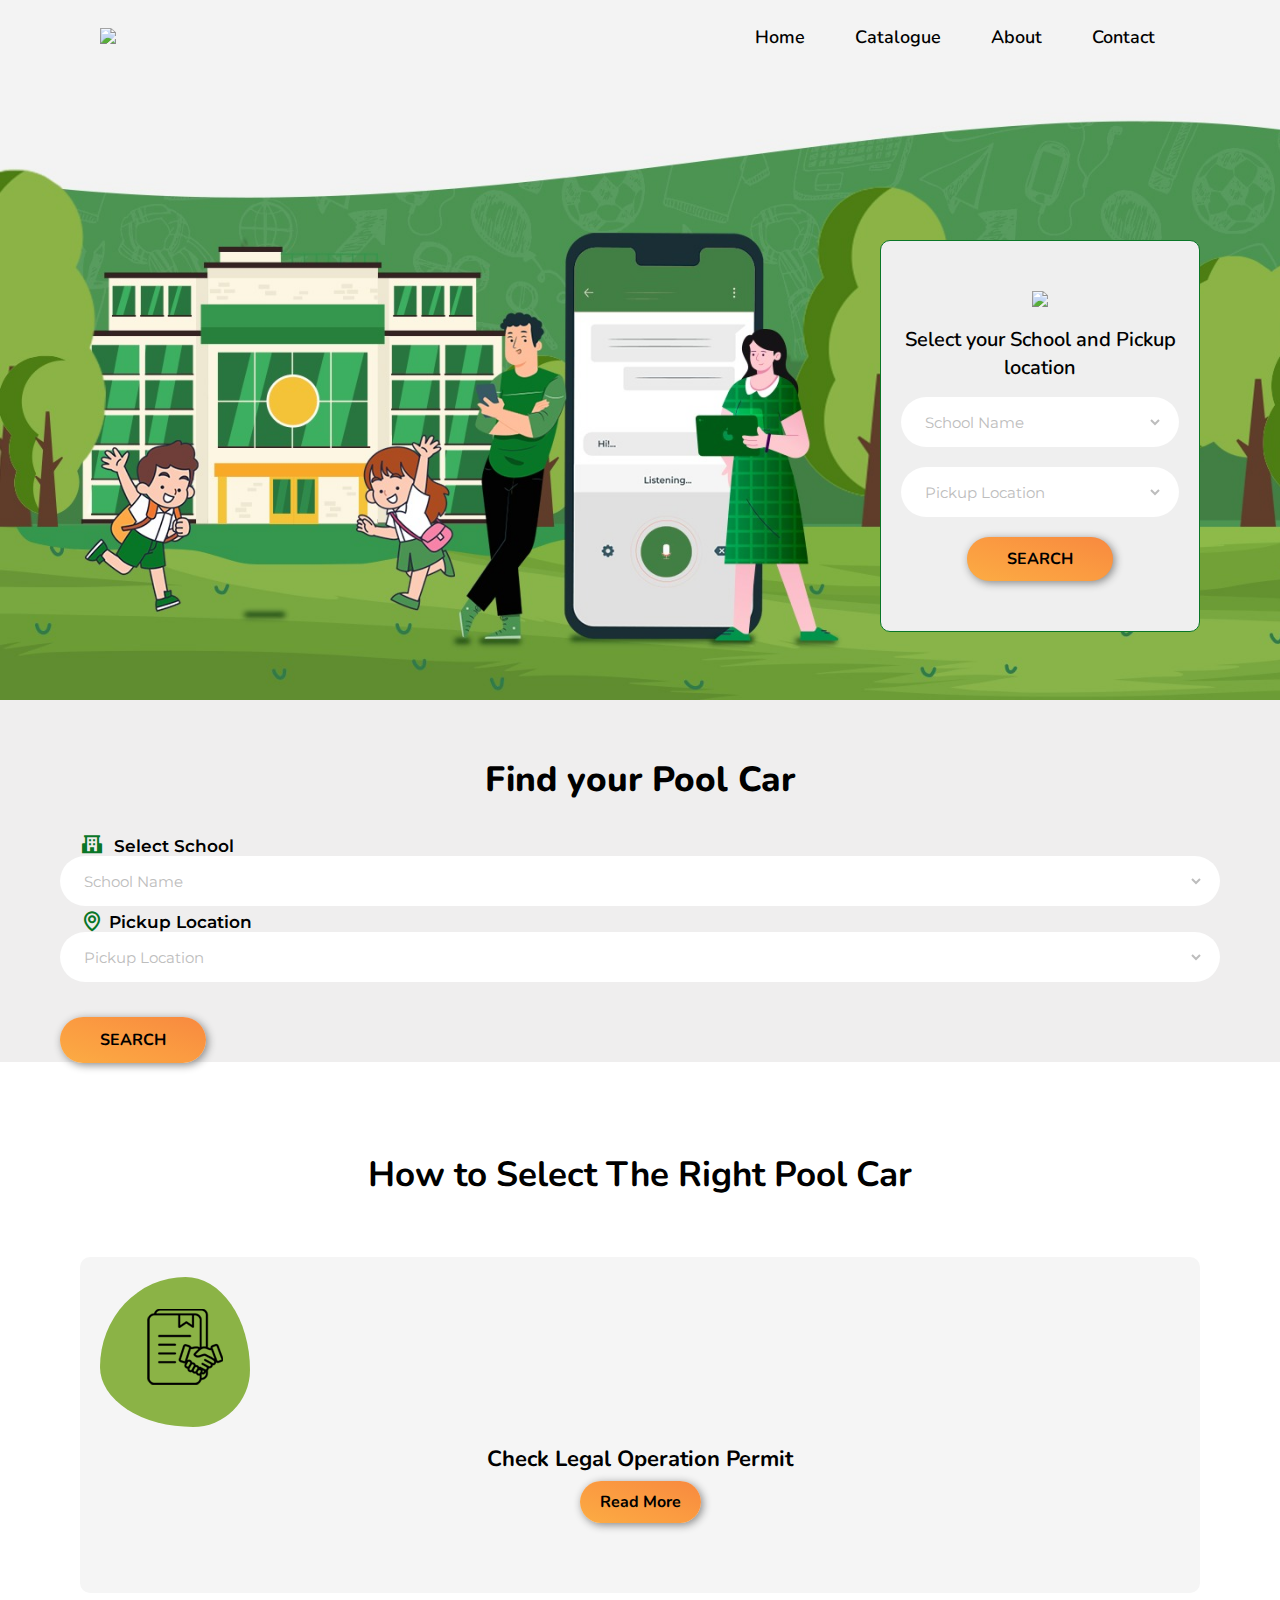
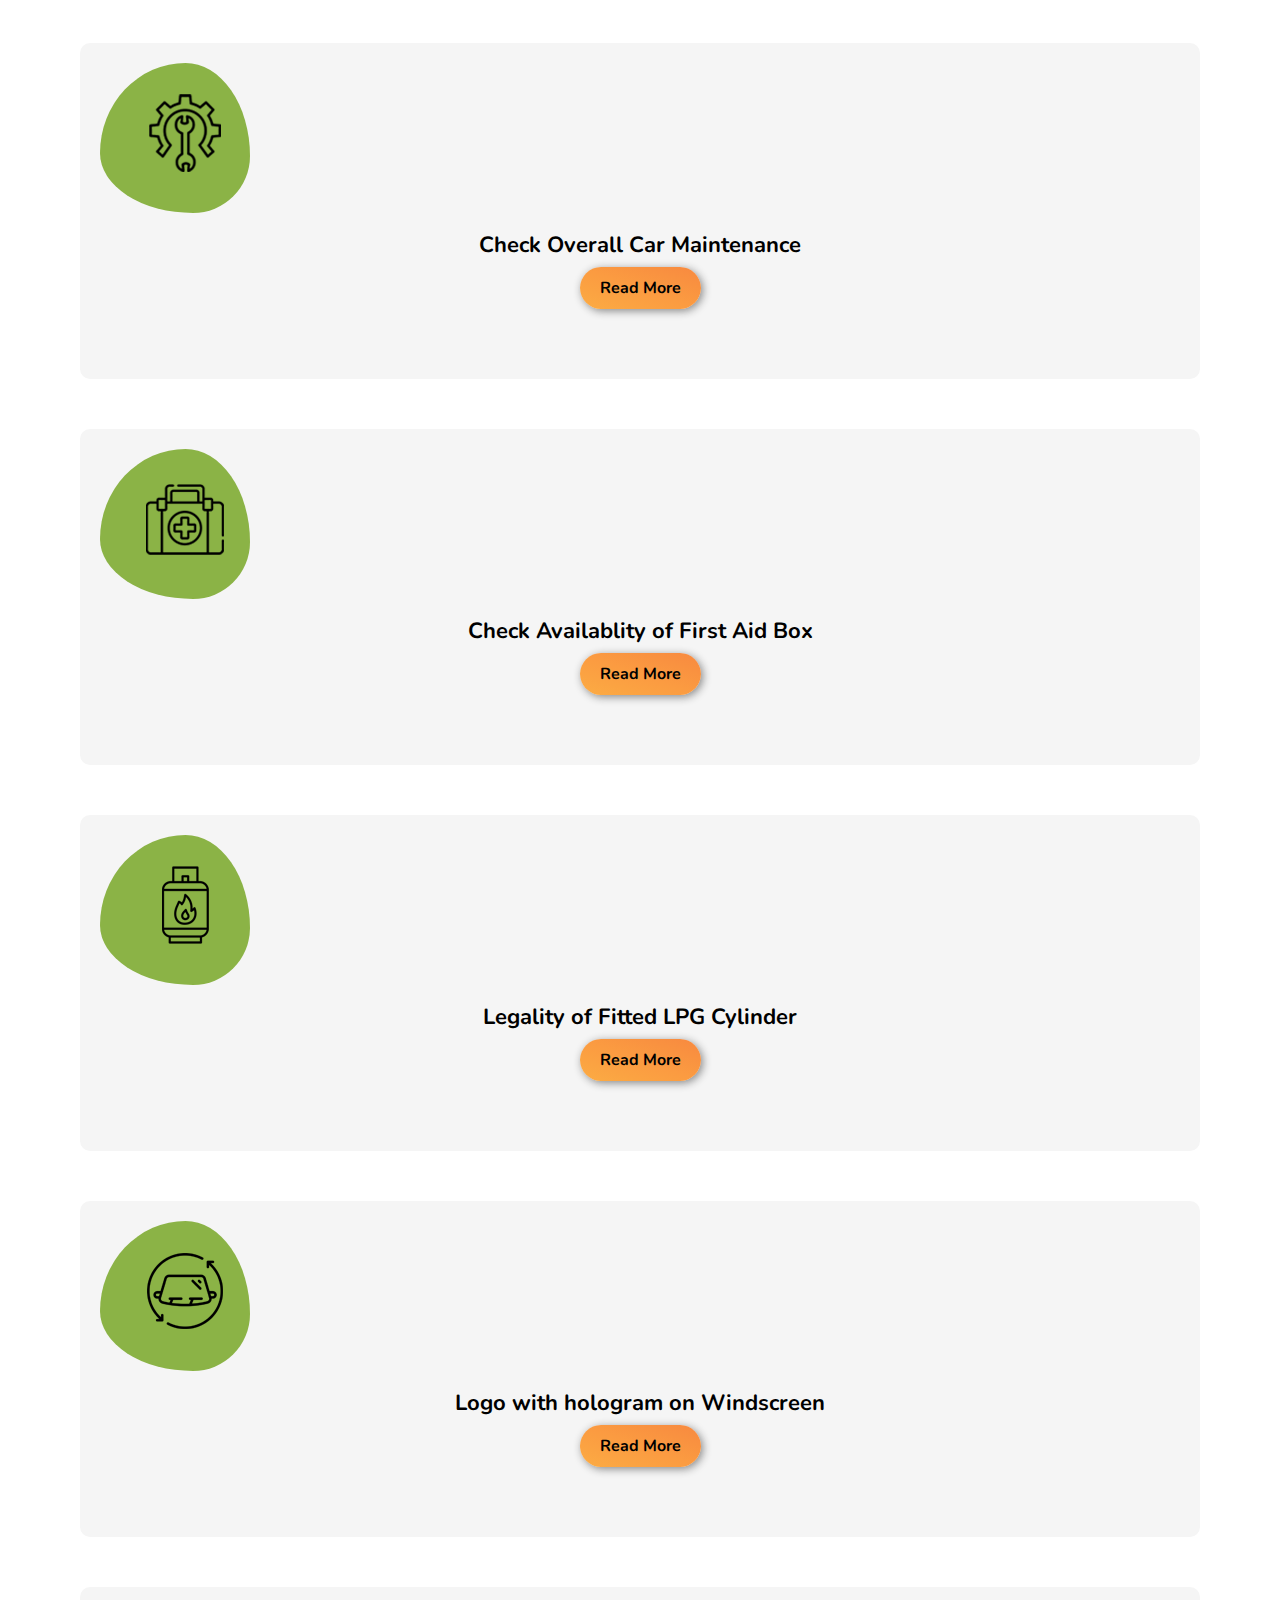
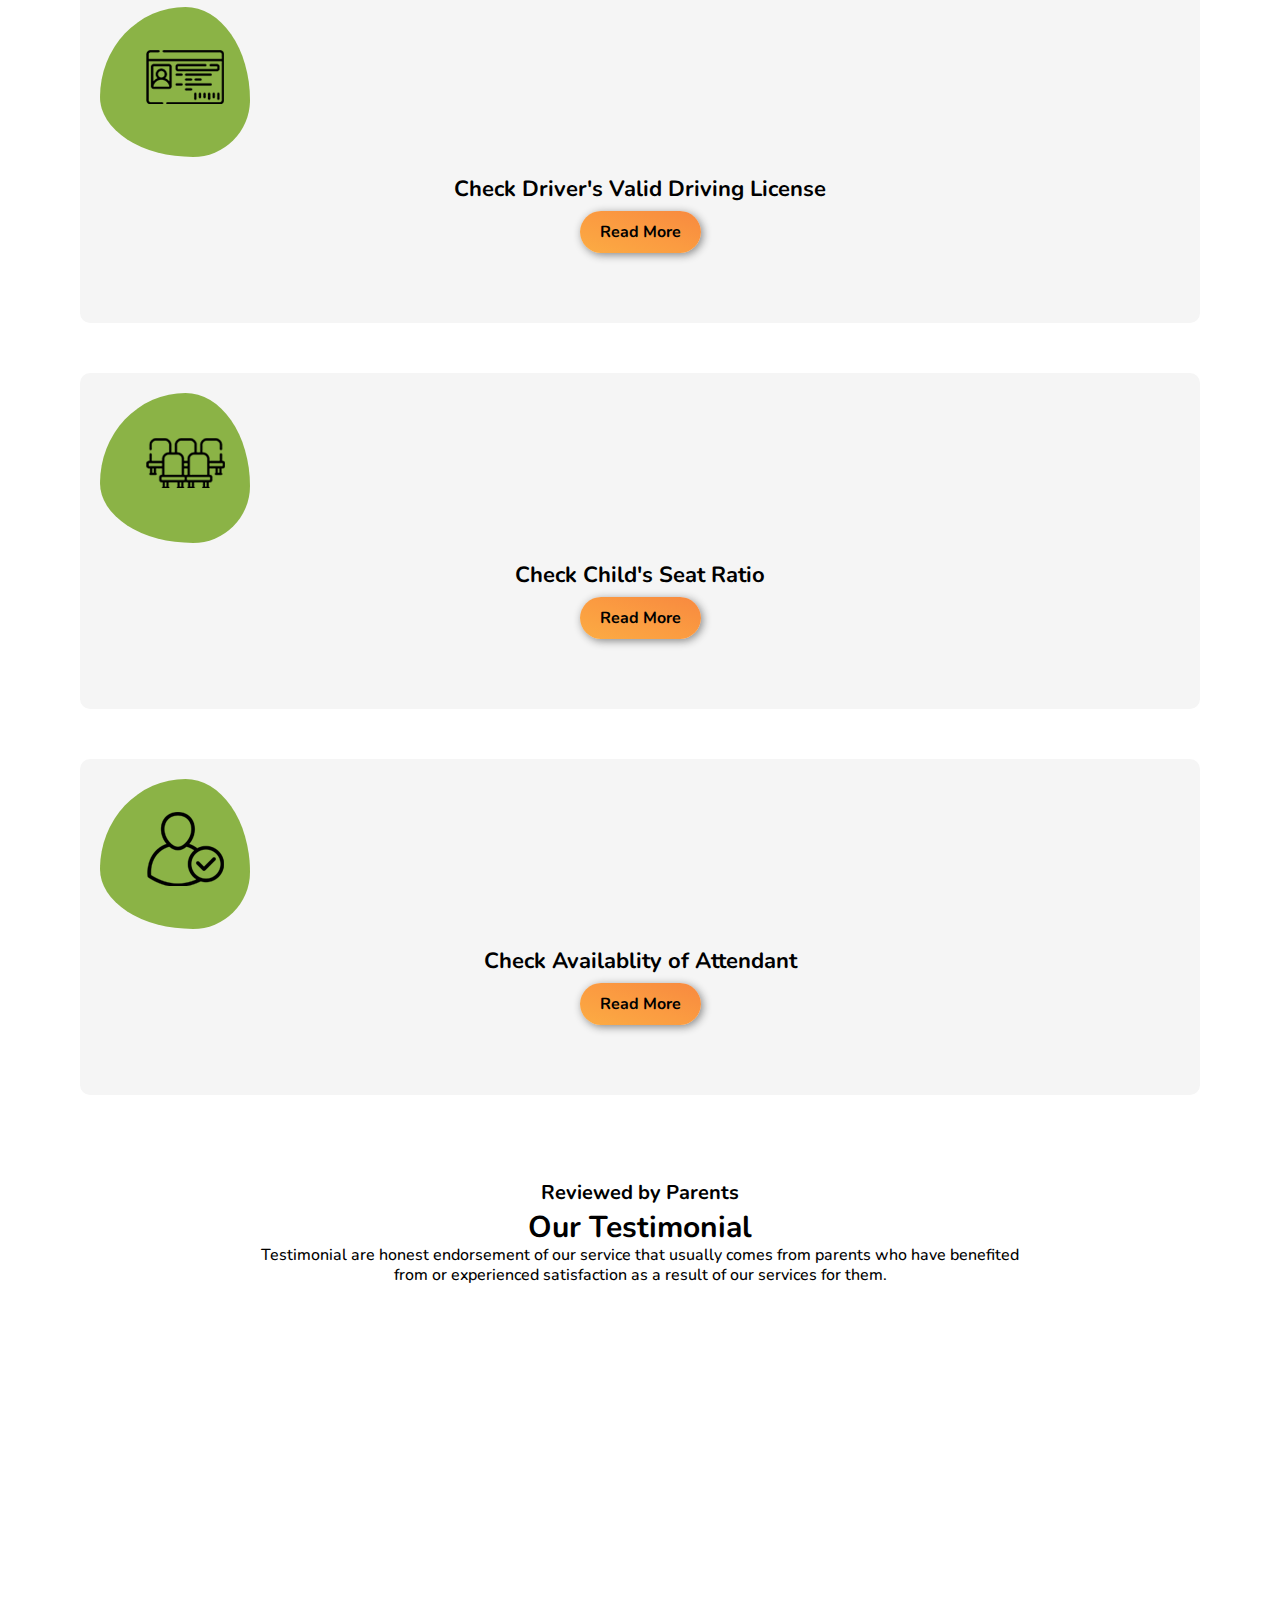
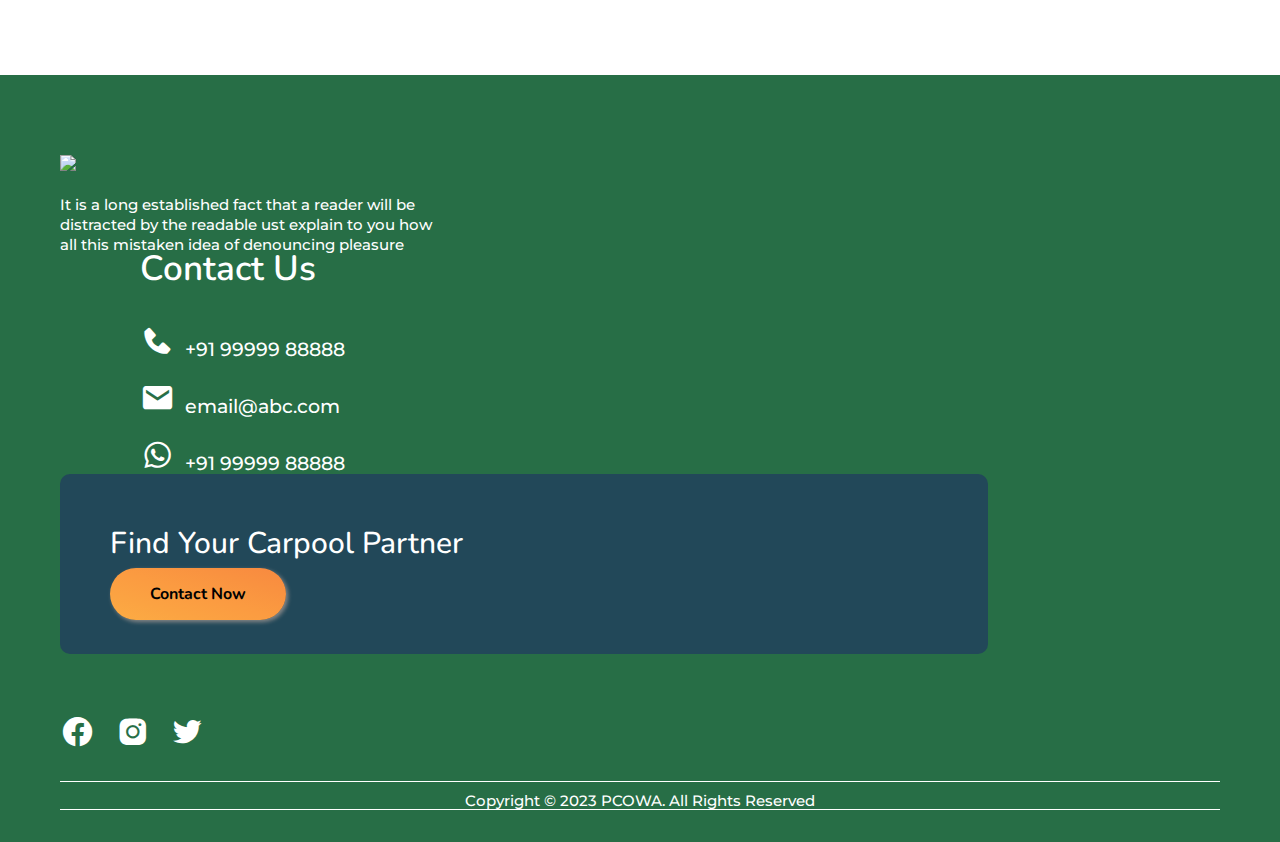
==== commit b6666fbe: "subhas/26.03.2023" ====
--- a/index.html
+++ b/index.html
@@ -22,65 +22,76 @@
     <link rel="stylesheet" type="text/css" href="./style/style.css" />
     <link rel="stylesheet" type="text/css" href="/style/responsive.css" />
 
-    <link rel="stylesheet" href="https://cdnjs.cloudflare.com/ajax/libs/OwlCarousel2/2.3.4/assets/owl.carousel.min.css" integrity="sha512-tS3S5qG0BlhnQROyJXvNjeEM4UpMXHrQfTGmbQ1gKmelCxlSEBUaxhRBj/EFTzpbP4RVSrpEikbmdJobCvhE3g==" crossorigin="anonymous" referrerpolicy="no-referrer" />
-
-    <link rel="stylesheet" href="https://cdnjs.cloudflare.com/ajax/libs/OwlCarousel2/2.3.4/assets/owl.theme.default.min.css" integrity="sha512-sMXtMNL1zRzolHYKEujM2AqCLUR9F2C4/05cdbxjjLSRvMQIciEPCQZo++nk7go3BtSuK9kfa/s+a4f4i5pLkw==" crossorigin="anonymous" referrerpolicy="no-referrer" />
+    <link
+      rel="stylesheet"
+      href="https://cdnjs.cloudflare.com/ajax/libs/OwlCarousel2/2.3.4/assets/owl.carousel.min.css"
+      integrity="sha512-tS3S5qG0BlhnQROyJXvNjeEM4UpMXHrQfTGmbQ1gKmelCxlSEBUaxhRBj/EFTzpbP4RVSrpEikbmdJobCvhE3g=="
+      crossorigin="anonymous"
+      referrerpolicy="no-referrer"
+    />
+
+    <link
+      rel="stylesheet"
+      href="https://cdnjs.cloudflare.com/ajax/libs/OwlCarousel2/2.3.4/assets/owl.theme.default.min.css"
+      integrity="sha512-sMXtMNL1zRzolHYKEujM2AqCLUR9F2C4/05cdbxjjLSRvMQIciEPCQZo++nk7go3BtSuK9kfa/s+a4f4i5pLkw=="
+      crossorigin="anonymous"
+      referrerpolicy="no-referrer"
+    />
   </head>
   <body>
 
-    <!-- <header>
-      <div class="logo"><img src="images/logo.png" /></div>
-      <div class="nav">
-        <ul>
-          <li><a href="#">Home</a></li>
-          <li><a href="#">About</a></li>
-          <li><a href="#">Contact</a></li>
-        </ul>
-      </div>
-    </header> -->
+    <header>
+      <div class="logo"><a href="#"><img src="images/logo.png"></a></div>
+      
+      <div class="hamburger"><i class='bx bx-menu'></i></div>
+      
+      
+      <nav class="nav-bar">
+      <ul>
+      <li><a href="#">Home</a></li>
+      <li><a href="#">Catalogue</a></li>
+      <li><a href="#">About</a></li>
+      <li><a href="#">Contact</a></li>
+      </ul>
+      
+      </nav>
+      </header>
 
     <!------------------------BANNER------------------->
 
     <div id="banner">
       <div class="banner-box">
-        <center><img src="images/logo.png" class="banner-logo" /></center>
+        <center><p class="banner-logo"><img src="images/logo.png"/></p></center>
         <h2>Select your School and Pickup location</h2>
 
         <div>
           <form>
-          <select name="cars" id="cars">
-            <option value="volvo" disabled selected>School Name</option>
-            <option value="saab">South Point Morning</option>
-            <option value="mercedes">South Point Day</option>
-            <option value="audi">South Point Afternoon</option>
-          </select>
-
-          <select name="cars" id="cars pickup">
-            <option value="volvo" disabled selected>Pickup Location</option>
-            <option value="saab">Dumdum</option>
-            <option value="mercedes">Bhowanipur</option>
-            <option value="audi">Behala</option>
-          </select>
-
-          <button type="submit" class="banner-box-btn">SEARCH</button>
-
-        </form>
+            <select name="cars" id="cars">
+              <option value="volvo" disabled selected>School Name</option>
+              <option value="saab">South Point Morning</option>
+              <option value="mercedes">South Point Day</option>
+              <option value="audi">South Point Afternoon</option>
+            </select>
+
+            <select name="cars" id="cars pickup">
+              <option value="volvo" disabled selected>Pickup Location</option>
+              <option value="saab">Dumdum</option>
+              <option value="mercedes">Bhowanipur</option>
+              <option value="audi">Behala</option>
+            </select>
+
+            <button type="submit" class="banner-box-btn">SEARCH</button>
+          </form>
         </div>
       </div>
-    </div>  
-
-
-
-
+    </div>
 
     <!------------------------FIND POOL CAR------------------->
 
-
     <div class="container form-area my-5">
-      <h1 class="text-center car-heading">Find your Pool Car</h1> 
+      <h1 class="text-center car-heading">Find your Pool Car</h1>
       <form action="">
-      <div class="row mx-auto"> 
-
+        <div class="row mx-auto">
           <div class="col-lg-5 col-md-5 col-sm-12">
             <label> <i class="bx bxs-school"></i> Select School</label>
             <select name="cars" id="cars">
@@ -89,37 +100,34 @@
               <option value="mercedes">South Point Day</option>
               <option value="audi">South Point Afternoon</option>
             </select>
-            </div>
-
-            <div class="col-lg-5 col-md-5 col-sm-12">
-              <label><i class="bx bx-map"></i>Pickup Location</label>
-              <select name="cars" id="cars">
-                <option value="0" disabled selected>Pickup Location</option>
-                <option value="saab">Dumdum</option>
-                <option value="mercedes">Bhowanipur</option>
-                <option value="audi">Behala</option>
-              </select>
-            </div>
-            <div class="col-lg-2 col-md-2 col-12">
-              <a href="#" class="banner-box-btn" id="find-btn">SEARCH</a>
-            </div>
-          </div>
-        </form>
-        </div>
-    
-    
-
-
- 
+          </div>
+
+          <div class="col-lg-5 col-md-5 col-sm-12">
+            <label><i class="bx bx-map"></i>Pickup Location</label>
+            <select name="cars" id="cars">
+              <option value="0" disabled selected>Pickup Location</option>
+              <option value="saab">Dumdum</option>
+              <option value="mercedes">Bhowanipur</option>
+              <option value="audi">Behala</option>
+            </select>
+          </div>
+          <div class="col-lg-2 col-md-2 col-12">
+            <a href="#" class="banner-box-btn" id="find-btn">SEARCH</a>
+          </div>
+        </div>
+      </form>
+    </div>
+
     <!------------------------HOW TO SELECT THE RIGHT POOL CAR------------------->
     <div id="poolcarselect">
-      
       <h2>How to Select The Right Pool Car</h2>
 
-      <div class="row find-box">
+      <div class="row">
         <div class="col-lg-3 col-md-6 col-6">
           <div class="child text-center">
-           <p class="oval mx-auto"><img src="images/i1-legal permit holder.png"/></p> 
+            <p class="oval mx-auto">
+              <img src="images/i1-legal permit holder.png" />
+            </p>
             <h3>Check Legal Operation Permit</h3>
             <a href="#" class="readmore">Read More</a>
           </div>
@@ -127,7 +135,9 @@
 
         <div class="col-lg-3 col-md-6 col-6">
           <div class="child">
-            <p class="oval mx-auto"><img src="images/i2-Check Overall Car Maintenance.png" /></p> 
+            <p class="oval mx-auto">
+              <img src="images/i2-Check Overall Car Maintenance.png" />
+            </p>
             <h3>Check Overall Car Maintenance</h3>
             <a href="#" class="readmore">Read More</a>
           </div>
@@ -135,7 +145,9 @@
 
         <div class="col-lg-3 col-md-6 col-6">
           <div class="child">
-            <p class="oval mx-auto"><img src="images/i3-Check Availablity of First Aid Box.png" /></p> 
+            <p class="oval mx-auto">
+              <img src="images/i3-Check Availablity of First Aid Box.png" />
+            </p>
             <h3>Check Availablity of First Aid Box</h3>
             <a href="#" class="readmore">Read More</a>
           </div>
@@ -143,7 +155,11 @@
 
         <div class="col-lg-3 col-md-6 col-6">
           <div class="child">
-            <p class="oval mx-auto"> <img src="images/i4-Confirm Legality of Fitted LPG Cylinder.png" /></p> 
+            <p class="oval mx-auto">
+              <img
+                src="images/i4-Confirm Legality of Fitted LPG Cylinder.png"
+              />
+            </p>
             <h3>Legality of Fitted LPG Cylinder</h3>
             <a href="#" class="readmore">Read More</a>
           </div>
@@ -151,7 +167,9 @@
 
         <div class="col-lg-3 col-md-6 col-6">
           <div class="child">
-            <p class="oval mx-auto"><img src="images/i5-Logo with hologram on Windscreen.png" /></p> 
+            <p class="oval mx-auto">
+              <img src="images/i5-Logo with hologram on Windscreen.png" />
+            </p>
             <h3>Logo with hologram on Windscreen</h3>
             <a href="#" class="readmore">Read More</a>
           </div>
@@ -159,7 +177,9 @@
 
         <div class="col-lg-3 col-md-6 col-6">
           <div class="child">
-            <p class="oval mx-auto"> <img src="images/i6-Driver's Valid Driving License.png" /></p> 
+            <p class="oval mx-auto">
+              <img src="images/i6-Driver's Valid Driving License.png" />
+            </p>
             <h3>Check Driver's Valid Driving License</h3>
             <a href="#" class="readmore">Read More</a>
           </div>
@@ -167,7 +187,9 @@
 
         <div class="col-lg-3 col-md-6 col-6">
           <div class="child">
-            <p class="oval mx-auto"><img src="images/i7-Check Child's Seat Ratio.png" /></p> 
+            <p class="oval mx-auto">
+              <img src="images/i7-Check Child's Seat Ratio.png" />
+            </p>
             <h3>Check Child's Seat Ratio</h3>
             <a href="#" class="readmore">Read More</a>
           </div>
@@ -175,118 +197,101 @@
 
         <div class="col-lg-3 col-md-6 col-6">
           <div class="child">
-            <p class="oval mx-auto"><img src="images/i8-Check Availablity of Attendant.png" /></p> 
+            <p class="oval mx-auto">
+              <img src="images/i8-Check Availablity of Attendant.png" />
+            </p>
             <h3>Check Availablity of Attendant</h3>
             <a href="#" class="readmore">Read More</a>
           </div>
         </div>
-      </div>
-    </div> 
-
-
-
-
-
-
-
-
-
-
-
-   <!------------------------TESTIMONIAL------------------->
-
-    <div id="testimonial">
-
-    <h3>Reviewed by Parents</h3>
-    <h2>Our Testimonial</h2>
-
-    <p>Testimonial are honest endorsement of our service that usually comes from parents who have benefited <br>from or experienced satisfaction as a result of our services for them.</p>
-
-  <div class="owl-carousel owl-theme">
-    <div class="item"><img src="images/Testi 01.png" /></div>
-      <div class="item"><img src="images/Testi 01.png" /></div>
-      <div class="item"><img src="images/Testi 01.png" /></div>
-      <div class="item"><img src="images/Testi 01.png" /></div>
-
-      <div class="item"><img src="images/Testi 01.png" /></div>
-      <div class="item"><img src="images/Testi 01.png" /></div>
-      <div class="item"><img src="images/Testi 01.png" /></div>
-      <div class="item"><img src="images/Testi 01.png" /></div>
-
-  
-</div>
-
-
-</div> 
-
-
-    <!------------------------FOOTER------------------->
-
-  <footer>
-    <div class="footer-box">
-      <div class="row">
-        <div class="col-lg-4 col-md-6 col-sm-12">
-          <div class="child">
-            <img src="images/white-logo.png" />
-            <p>
-              It is a long established fact that a reader will be
-              <br />distracted by the readable ust explain to you how <br />all
-              this mistaken idea of denouncing pleasure
-            </p>
-          </div>
-        </div>
-
-        <div class="col-lg-4 col-md-6 col-sm-12 footer-contact-box">
-          <div class="child">
-            <h4>Contact Us</h4>
-            <ul>
-              <li>
-                <a href="#"><i class="bx bxs-phone"></i>+91 99999 88888</a>
-              </li>
-              <li>
-                <a href="#"><i class="bx bxs-envelope"></i>email@abc.com</a>
-              </li>
-              <li>
-                <a href="#"><i class="bx bxl-whatsapp"></i>+91 99999 88888</a>
-              </li>
-            </ul>
-          </div>
-        </div>
-
-        <div class="col-lg-4 col-md-6 col-sm-12">
-          <div class="child text-center child-social">
-            <div class="register">
-              <h5>Find Your Carpool Partner</h5>
-              <a href="#" class="footer-contact">Contact Now</a>
-            </div>
-
-            <ul class="footer-social">
-              <li>
-                <a href="#"><i class="bx bxl-facebook-circle"></i></a>
-              </li>
-              <li>
-                <a href="#"><i class="bx bxl-instagram-alt"></i></a>
-              </li>
-              <li>
-                <a href="#"><i class="bx bxl-twitter"></i></a>
-              </li>
-            </ul>
-          </div>
-        </div>
-      </div>
-
-      <div class="copyright">
-        <p>Copyright © 2023 PCOWA. All Rights Reserved</p>
       </div>
     </div>
-    </footer>  
-
-
-
-
-
-
-
+
+    <!------------------------TESTIMONIAL------------------->
+
+    <div id="testimonial">
+      <h3>Reviewed by Parents</h3>
+      <h2>Our Testimonial</h2>
+
+      <p>
+        Testimonial are honest endorsement of our service that usually comes
+        from parents who have benefited <br />from or experienced satisfaction
+        as a result of our services for them.
+      </p>
+
+      <div class="owl-carousel owl-theme">
+        <div class="item"><img src="images/Testi 01.png" /></div>
+        <div class="item"><img src="images/Testi 01.png" /></div>
+        <div class="item"><img src="images/Testi 01.png" /></div>
+        <div class="item"><img src="images/Testi 01.png" /></div>
+
+        <div class="item"><img src="images/Testi 01.png" /></div>
+        <div class="item"><img src="images/Testi 01.png" /></div>
+        <div class="item"><img src="images/Testi 01.png" /></div>
+        <div class="item"><img src="images/Testi 01.png" /></div>
+      </div>
+    </div>
+
+    <!------------------------FOOTER------------------->
+
+    <footer>
+      <div class="footer-box">
+        <div class="row">
+          <div class="col-lg-4 col-md-6 col-sm-12">
+            <div class="child">
+              <img src="images/logo-white.png" />
+              <p>
+                It is a long established fact that a reader will be
+                <br />distracted by the readable ust explain to you how
+                <br />all this mistaken idea of denouncing pleasure
+              </p>
+            </div>
+          </div>
+
+          <div class="col-lg-4 col-md-6 col-sm-12 footer-contact-box">
+            <div class="child">
+              <h4>Contact Us</h4>
+              <ul>
+                <li>
+                  <a href="#"><i class="bx bxs-phone"></i>+91 99999 88888</a>
+                </li>
+                <li>
+                  <a href="#"><i class="bx bxs-envelope"></i>email@abc.com</a>
+                </li>
+                <li>
+                  <a href="#"><i class="bx bxl-whatsapp"></i>+91 99999 88888</a>
+                </li>
+              </ul>
+            </div>
+          </div>
+
+          <div class="col-lg-4 col-md-6 col-sm-12">
+            <div class="child text-center child-social">
+              <div class="register">
+                <h5>Find Your Carpool Partner</h5>
+                <a href="#" class="footer-contact">Contact Now</a>
+              </div>
+
+              <ul class="footer-social">
+                <li>
+                  <a href="#"><i class="bx bxl-facebook-circle"></i></a>
+                </li>
+                <li>
+                  <a href="#"><i class="bx bxl-instagram-alt"></i></a>
+                </li>
+                <li>
+                  <a href="#"><i class="bx bxl-twitter"></i></a>
+                </li>
+              </ul>
+            </div>
+          </div>
+        </div>
+
+        <div class="copyright">
+          <p>Copyright © 2023 PCOWA. All Rights Reserved</p>
+        </div>
+      </div>
+    </footer>
 
     <script
       src="https://cdn.jsdelivr.net/npm/bootstrap@5.0.2/dist/js/bootstrap.bundle.min.js"
@@ -294,34 +299,23 @@
       crossorigin="anonymous"
     ></script>
 
-
-  
-    <script src="https://cdnjs.cloudflare.com/ajax/libs/jquery/3.6.4/jquery.min.js" integrity="sha512-pumBsjNRGGqkPzKHndZMaAG+bir374sORyzM3uulLV14lN5LyykqNk8eEeUlUkB3U0M4FApyaHraT65ihJhDpQ==" crossorigin="anonymous" referrerpolicy="no-referrer"></script>
-    
-    <script src="https://cdnjs.cloudflare.com/ajax/libs/OwlCarousel2/2.3.4/owl.carousel.min.js" integrity="sha512-bPs7Ae6pVvhOSiIcyUClR7/q2OAsRiovw4vAkX+zJbw3ShAeeqezq50RIIcIURq7Oa20rW2n2q+fyXBNcU9lrw==" crossorigin="anonymous" referrerpolicy="no-referrer"></script>
-    
-  
-
-    <!-- <sript src="js/myscript.js"></sript> -->
-
-    <script>
-    $('.owl-carousel').owlCarousel({
-      loop:true,
-      margin:10,
-      nav:false,
-      responsive:{
-          0:{
-              items:1
-          },
-          600:{
-              items:3
-          },
-          1000:{
-              items:3
-          }
-      }
-  }) 
-    </script>
+    <script
+      src="https://cdnjs.cloudflare.com/ajax/libs/jquery/3.6.4/jquery.min.js"
+      integrity="sha512-pumBsjNRGGqkPzKHndZMaAG+bir374sORyzM3uulLV14lN5LyykqNk8eEeUlUkB3U0M4FApyaHraT65ihJhDpQ=="
+      crossorigin="anonymous"
+      referrerpolicy="no-referrer"
+    ></script>
+
+    <script
+      src="https://cdnjs.cloudflare.com/ajax/libs/OwlCarousel2/2.3.4/owl.carousel.min.js"
+      integrity="sha512-bPs7Ae6pVvhOSiIcyUClR7/q2OAsRiovw4vAkX+zJbw3ShAeeqezq50RIIcIURq7Oa20rW2n2q+fyXBNcU9lrw=="
+      crossorigin="anonymous"
+      referrerpolicy="no-referrer"
+    ></script>
+
+
+
+<script src="js/myscript.js"></script>
 
   </body>
 </html>
--- a/style/style.css
+++ b/style/style.css
@@ -15,8 +15,11 @@
   --form-area: #efeeee;
   --selectborder: #fcfdff;
   --form-text: #bdbdbd;
-  --bg:#f5f5f5;
-  --oval:#8bb346;
+  --bg: #f5f5f5;
+  --oval: #8bb346;
+  --vendorbox: #f3f3f3;
+  --rating: #ffda2c;
+  --header-bg:#8ff497;
 }
 
 * {
@@ -31,42 +34,53 @@
   overflow-x: hidden;
 }
 
-header {
-  padding: 10px 60px;
+/* ================================HEADRE HERE================================== */
+
+
+
+header{
+  background:none;
   display: flex;
+  align-items: center;
   justify-content: space-between;
+  padding:15px 100px;
   position: absolute;
   top: 0;
   left: 0;
   right: 0;
   z-index: 9999;
-}
-
-.nav {
-  margin: 28px 0 0 0;
-}
-
-header .nav ul {
+  }
+  .logo a{color: #fff;
+  font-size: 25px;
+  text-decoration: none;
+  }
+  .hamburger{display:none;
+  }
+  .nav-bar ul{display: flex;
   list-style-type: none;
   margin: 0;
   padding: 0;
-  display: flex;
-  text-align: right;
-}
-header .nav ul a {
+  }
+  
+  .nav-bar ul li a{color:var(--black);
+  text-decoration: none;
+  padding: 10px 25px;
+  display: block;
+  border-radius: 50px;
   font: 600 18px/24px "Nunito", sans-serif;
-  color: var(--black);
-  text-decoration: none;
-  padding: 0 50px;
-}
-header .nav ul a:hover {
-  color: var(--greenlight);
-}
+  }
+  
+  .nav-bar ul li a:hover{color:var(--white);
+  background:var(--green-deep);
+  }
+
+
+
 
 /* ================================BANNER================================== */
 
 #banner {
-  background: url(../images/banner02.jpeg);
+  background: url(../images/banner.jpeg);
   min-height: 700px;
   background-size: cover;
   background-repeat: no-repeat;
@@ -79,7 +93,7 @@
   right: 80px;
   background: var(--banner-box);
   width: 25%;
-  height:auto;
+  height: auto;
   border-radius: 2px;
   border: 1px solid var(--green-deep);
   padding: 50px 20px 50px 20px;
@@ -94,9 +108,8 @@
   padding: 15px 0;
 }
 .banner-logo {
-  width: 70px;
-} 
-
+  width: 100px;
+}
 
 .banner-object h2 {
   font: 600 20px/28px "Nunito", sans-serif;
@@ -104,10 +117,9 @@
   text-align: center;
   padding: 15px 0;
 }
-.banner-logo {
-  width: 70px;
-} 
-
+.banner-logo img{
+  width: 150px;
+}
 
 .banner-box div {
   width: 100%;
@@ -117,8 +129,6 @@
 .banner-box div #pickup {
   margin: 0 0 80px 0;
 }
-
-
 
 .banner-box div select {
   width: 100%;
@@ -165,8 +175,7 @@
   padding: 0 0 30px 0;
 }
 
-
- .form-area {
+.form-area {
   background: var(--form-area);
   margin: auto;
   padding: 60px;
@@ -204,37 +213,6 @@
   top: 3rem;
 }
 
-/* ================================TESTIMONIAL================================== */
-
-
-#testimonial {
-  background:url(../images/testibg.jpg) no-repeat 50% 50%;
-  background-size:cover;
-  min-height:500px;
-}
-
-#testimonial h2 {
-  font: 700 30px/35px "Nunito", sans-serif;
-  color:var(--black);
-  text-align: center;
-}
-#testimonial h3 {
-    font: 700 20px/35px "Nunito", sans-serif;
-    color:var(--black);
-    text-align: center;
-  }
-  #testimonial p {
-    font: 500 16px/20px "Nunito", sans-serif;
-    color:var(--black);
-    text-align: center;
-  }
-
-
-#testimonial .owl-carousel {
-  padding: 0 40px;
-  margin-top:5rem;
-}
-
 /* ================================HOW TO SELECT THE RIGHT POOL CAR================================== */
 
 #poolcarselect {
@@ -247,16 +225,17 @@
   padding: 20px 0;
 }
 
-#poolcarselect .oval{width:150px;
-height: 150px;
-background:var(--oval);
-border-radius: 57% 43% 38% 62% / 60% 62% 38% 40% ;
-text-align: center;
-padding:30px 0 0 20px;
+#poolcarselect .oval {
+  width: 150px;
+  height: 150px;
+  background: var(--oval);
+  border-radius: 57% 43% 38% 62% / 60% 62% 38% 40%;
+  text-align: center;
+  padding: 30px 0 0 20px;
 }
 
 #poolcarselect .child {
-  padding:20px;
+  padding: 20px;
   border-radius: 10px;
   text-align: center;
   margin: 50px 0 0 0;
@@ -271,26 +250,55 @@
 }
 
 .readmore {
-    font: 700 16px/20px "Nunito", sans-serif;
-    color: var(--black);
-    background-image: linear-gradient(
-      to right top,
-      #fcac44,
-      #fba342,
-      #fb9b41,
-      #f99240,
-      #f88940
-    );
-    padding: 10px 20px;
-    border-radius: 40px;
-    text-decoration: none;
-    box-shadow: 2px 2px 8px #888888;
-  }
-  
-  .readmore:hover {
-    color: var(--grey);
-  }
-  
+  font: 700 16px/20px "Nunito", sans-serif;
+  color: var(--black);
+  background-image: linear-gradient(
+    to right top,
+    #fcac44,
+    #fba342,
+    #fb9b41,
+    #f99240,
+    #f88940
+  );
+  padding: 10px 20px;
+  border-radius: 40px;
+  text-decoration: none;
+  box-shadow: 2px 2px 8px #888888;
+}
+
+.readmore:hover {
+  color: var(--grey);
+}
+
+/* ================================TESTIMONIAL================================== */
+
+#testimonial {
+  background: url(../images/testibg.jpg) no-repeat 50% 50%;
+  background-size: cover;
+  min-height: 500px;
+}
+
+#testimonial h2 {
+  font: 700 30px/35px "Nunito", sans-serif;
+  color: var(--black);
+  text-align: center;
+}
+#testimonial h3 {
+  font: 700 20px/35px "Nunito", sans-serif;
+  color: var(--black);
+  text-align: center;
+}
+#testimonial p {
+  font: 500 16px/20px "Nunito", sans-serif;
+  color: var(--black);
+  text-align: center;
+}
+
+#testimonial .owl-carousel {
+  padding: 0 40px;
+  margin-top: 5rem;
+}
+
 
 
 /* ================================FOOTER================================== */
@@ -320,7 +328,6 @@
 .footer-box .child ul li {
   margin: 20px 0 0 0;
 }
-
 
 .footer-box .child ul li a i {
   font-size: 35px;
@@ -385,76 +392,86 @@
   padding: 0 0 0 80px;
 }
 
-
-
 /* =================================VENDOR PAGE================================ */
+
 #vendordetail {
-  padding: 10rem 0;
-}
-#vendordetail h1{  font: 600 30px/40px "Nunito", sans-serif;
-    color:var(--black);
-text-align: center;
+  padding: 10rem 2rem;
+}
+#vendordetail h1 {
+  font: 600 30px/40px "Nunito", sans-serif;
+  color: var(--black);
+  text-align: center;
 }
 
 #vendordetail .child {
-  border: 2px solid var(--green-deep);
+  padding: 40px 40px 30px 20px;
+  border: 1px solid var(--grey);
   border-radius: 10px;
   text-align: center;
   margin: 50px 0 0 0;
   position: relative;
-  padding: 40px;
-}
-#vendordetail .child h3{ font: 600 18px/22px "Montserrat", sans-serif;
-    color:var(--black);
-text-align: left;}
-
-#vendordetail .child h3 span{ font: 500 15px/17px "Montserrat", sans-serif;
-color:var(--black);
-padding: 0 0 0 6px;
-}
-
-#vendordetail .call-now{
-    font: 700 16px/20px "Nunito", sans-serif;
-    color: var(--black);
-    background-image: linear-gradient(
-      to right top,
-      #fcac44,
-      #fba342,
-      #fb9b41,
-      #f99240,
-      #f88940
-    );
-    padding: 10px 20px;
-    border-radius: 40px;
-    text-decoration: none;
-    box-shadow: 2px 2px 8px #888888;
-    margin: 0 0 0 18rem;
-  }
-  
-
-  #vendordetail .call-now:hover {
-    color: var(--grey);
-  }
-
-  #vendordetail .client{
-background: #101010;
-width:100px;
-height:100px;
-border-radius: 50%;
-position: absolute;
-top:-37px;
-right: -5px;
-  }
-
-#vendordetail  .route{font: 500 15px/17px "Montserrat", sans-serif;
-  color:var(--black);
-  padding: 0 0 0 6px;}
-
-
-.bxs-phone span{font: 600 18px/22px "Montserrat", sans-serif;
-  color:var(--black);
-}
-
-.bxl-whatsapp span{font: 600 18px/22px "Montserrat", sans-serif;
-  color:var(--black);
-}+  display: flex;
+  background: var(--vendorbox);
+}
+
+#vendordetail .vendor .star .bxs-star {
+  color: var(--rating);
+}
+#vendordetail .vendor .star {
+  margin: 10px 0 0 0;
+}
+
+#vendordetail .vendor-text {
+  padding: 0 0 0 15px;
+}
+
+#vendordetail .child .vendor-text h3 {
+  font: 600 18px/22px "Montserrat", sans-serif;
+  color: var(--black);
+  text-align: left;
+}
+
+#vendordetail .child .vendor-text h3 span {
+  font: 500 15px/17px "Montserrat", sans-serif;
+  color: var(--black);
+  padding: 0 0 0 6px;
+}
+
+#vendordetail .child .vendor-text .call-now {
+  font: 700 16px/20px "Nunito", sans-serif;
+  color: var(--black);
+  background-image: linear-gradient(
+    to right top,
+    #fcac44,
+    #fba342,
+    #fb9b41,
+    #f99240,
+    #f88940
+  );
+  padding: 10px 15px;
+  border-radius: 40px;
+  text-decoration: none;
+  box-shadow: 2px 2px 8px #888888;
+  margin: 0 0 0 0;
+  position: absolute;
+  top: 12rem;
+  left: 35rem;
+}
+
+#vendordetail .child .vendor-text .call-now:hover {
+  color: var(--grey);
+}
+
+#vendordetail .vendor-text .vendor-mob {
+  font: 600 18px/22px "Montserrat", sans-serif;
+  color: var(--black);
+}
+
+#vendordetail .vendor-text .vendor-whatsapp {
+  font: 600 18px/22px "Montserrat", sans-serif;
+  color: var(--black);
+}
+
+#vendordetail .vendor-text .bxl-whatsapp {
+  padding: 0 0 20px 0;
+}
--- a/style/responsive.css
+++ b/style/responsive.css
@@ -2,34 +2,51 @@
 
 @media only screen and (max-width: 1030px) {
 
+
+  header{
+    padding:15px 20px;
+    }
+    .nav-bar ul li a{
+      padding: 10px 16px;
+      font-size:16px;
+      line-height:22px;
+      }
+  
   #banner .banner-box {
     position: absolute;
     top: 12rem;
     right: 80px;
     width: 39%;
-  } 
-
+  }
 
   #poolcarselect {
     padding: 3rem 5rem;
   }
-  #poolcarselect .child h3 {font-size: 18px;
-  line-height: 22px;
-  }
-  .readmore {font-size: 15px;
+  #poolcarselect .child h3 {
+    font-size: 18px;
+    line-height: 22px;
+  }
+  .readmore {
+    font-size: 15px;
     line-height: 20px;
   }
 
-
   .register {
-    width: 118%;}
-
-    .footer-box .footer-contact-box {
-      padding: 0 0 0 39px;
-  }
-
-
-
+    width: 118%;
+  }
+
+  .footer-box .footer-contact-box {
+    padding: 0 0 0 39px;
+  }
+
+  #vendordetail {
+    padding: 15rem 1rem 18px 1rem;
+  }
+
+  #vendordetail .child .vendor-text .call-now {
+    top: 18rem;
+    left: 4rem;
+  }
 }
 
 /* ==========================================770======================== */
@@ -37,47 +54,51 @@
 @media only screen and (max-width: 770px) {
 
 
+
   .form-area {
-    padding:80px 80px 80px 20px;
-
+    padding: 80px 80px 80px 20px;
   }
   #testimonial {
-    min-height:400px;
-  }
-  .child-social{margin: 20px 0 0 0;}
+    min-height: 400px;
+  }
+  .child-social {
+    margin: 20px 0 0 0;
+  }
 
   .footer-box .child ul {
     margin: 25px 0 0 0;
-    
-}
-
+  }
+
+  #vendordetail .child .vendor-text .call-now {
+    top: 10rem;
+    left: 30rem;
+  }
 }
 
 /* ==========================================740======================== */
 
 @media only screen and (max-width: 740px) {
-
   .form-area {
-    padding:20px 80px 80px 80px;
-  }
-  form select {margin:0 0 15px 0;
-  }
-  #find-btn{display: table;
-  margin:0 auto;
-}
-
-.footer-box {
-  padding: 0 30px;
-}
-.register {
-  width: 99%;
-}
-
-.footer-box .footer-contact-box {
-  padding: 20px 0 20px 15px;
-}
-
-
+    padding: 20px 80px 80px 80px;
+  }
+  form select {
+    margin: 0 0 15px 0;
+  }
+  #find-btn {
+    display: table;
+    margin: 0 auto;
+  }
+
+  .footer-box {
+    padding: 0 30px;
+  }
+  .register {
+    width: 99%;
+  }
+
+  .footer-box .footer-contact-box {
+    padding: 20px 0 20px 15px;
+  }
 }
 
 /* ==========================================670======================== */
@@ -90,66 +111,123 @@
 @media only screen and (max-width: 420px) {
 
 
+
+  header{padding:8px 20px;}
+  
+  .hamburger{display: block;
+  cursor: pointer;
+  color:#000;
+  font-size: 30px;
+  background:#8ff497;
+  }
+  
+  .nav-bar{height: 0;
+      position: absolute;
+      top: 80px;
+      left: 0;
+      right: 0;
+      width: 100vw;
+      background:#8ff497;
+      transition: 0.6s;
+      z-index: 9999;
+      overflow: hidden;
+      border-radius: 0 0 0 60px;
+  }
+  .nav-bar.active{height:300px;
+  }
+  .nav-bar ul{display: block;
+  width: fit-content;
+  margin: 60px auto 0 auto;
+  text-align: center;
+  transition: 0.6s;
+  opacity: 0;
+  }
+  
+  .nav-bar.active ul{opacity: 1;
+  }
+  
+  
   #banner .banner-box {
     position: absolute;
     top: 7rem;
     right: 46px;
     width: 70%;
-}
-
-#banner .banner-box h2 {font-size:18px;
-line-height: 20px;
-  }
-  
-.car-heading {font-size: 24px;
+  }
+
+  #banner .banner-box h2 {
+    font-size: 18px;
+    line-height: 20px;
+  }
+
+  .car-heading {
+    font-size: 24px;
     line-height: 30px;
   }
- 
+
   #poolcarselect h2 {
-font-size:21px;
-line-height:5px;
+    font-size: 21px;
+    line-height: 5px;
   }
   #poolcarselect {
     padding: 1rem 1rem;
-}
-#poolcarselect .child {
-  margin: 25px 0 0 0;
+  }
+  #poolcarselect .child {
+    margin: 25px 0 0 0;
   }
 
   #poolcarselect .oval {
     width: 130px;
     height: 130px;
   }
-  #testimonial p { font-size: 15px;
+  #testimonial p {
+    font-size: 15px;
     line-height: 20px;
     padding: 0 15px;
-}
-
-#testimonial h2 {
-  font-size:26px;
-  line-height:25px;
-}
-
-#testimonial .owl-carousel {
-  padding: 0 40px;
-  margin-top: 2rem;
-}
-
-#testimonial .owl-theme .owl-dots .owl-dot span {
-  width: 6px;
-  height: 6px;
-  margin: 9px 4px;
-}
-
-
-
-
-
-
-
-} 
+  }
+
+  #testimonial h2 {
+    font-size: 26px;
+    line-height: 25px;
+  }
+
+  #testimonial .owl-carousel {
+    padding: 0 40px;
+    margin-top: 2rem;
+  }
+
+  #testimonial .owl-theme .owl-dots .owl-dot span {
+    width: 6px;
+    height: 6px;
+    margin: 9px 4px;
+  }
+
+  #vendordetail .child {
+    display: block;
+  }
+  #vendordetail .vendor {
+    width: 100%;
+  }
+  #vendordetail .vendor img {
+    width: 200px;
+  }
+  #vendordetail .vendor-text {
+    width: 100%;
+  }
+
+  #vendordetail .child .vendor-text .call-now {
+    top: 33.5rem;
+    left: 8rem;
+  }
+
+  #vendordetail .child {
+    padding: 40px 40px 70px 20px;
+  }
+  #vendordetail .vendor-text {
+    padding: 10px 0 0 10px;
+  }
+}
 
 /* ==========================================380======================== */
 
-@media only screen and (max-width: 380px) {}
-
+@media only screen and (max-width: 380px) {
+}
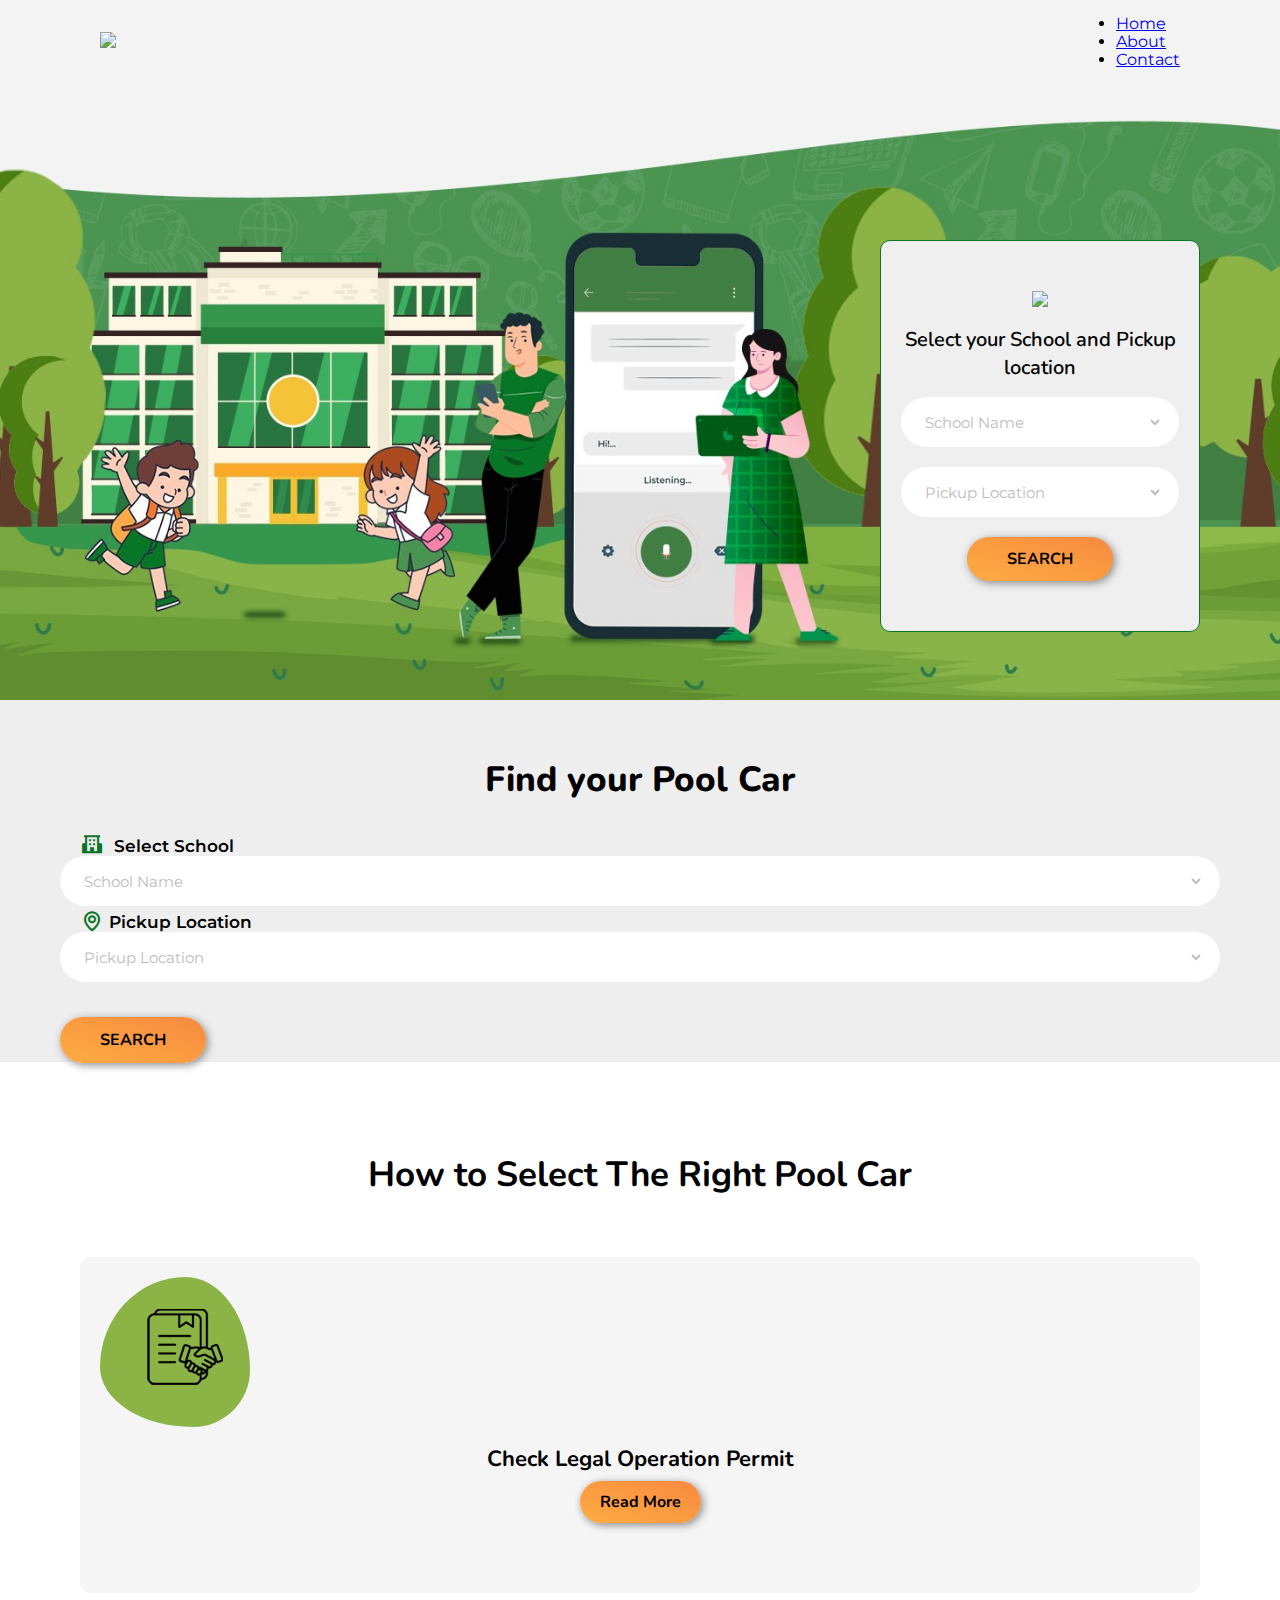
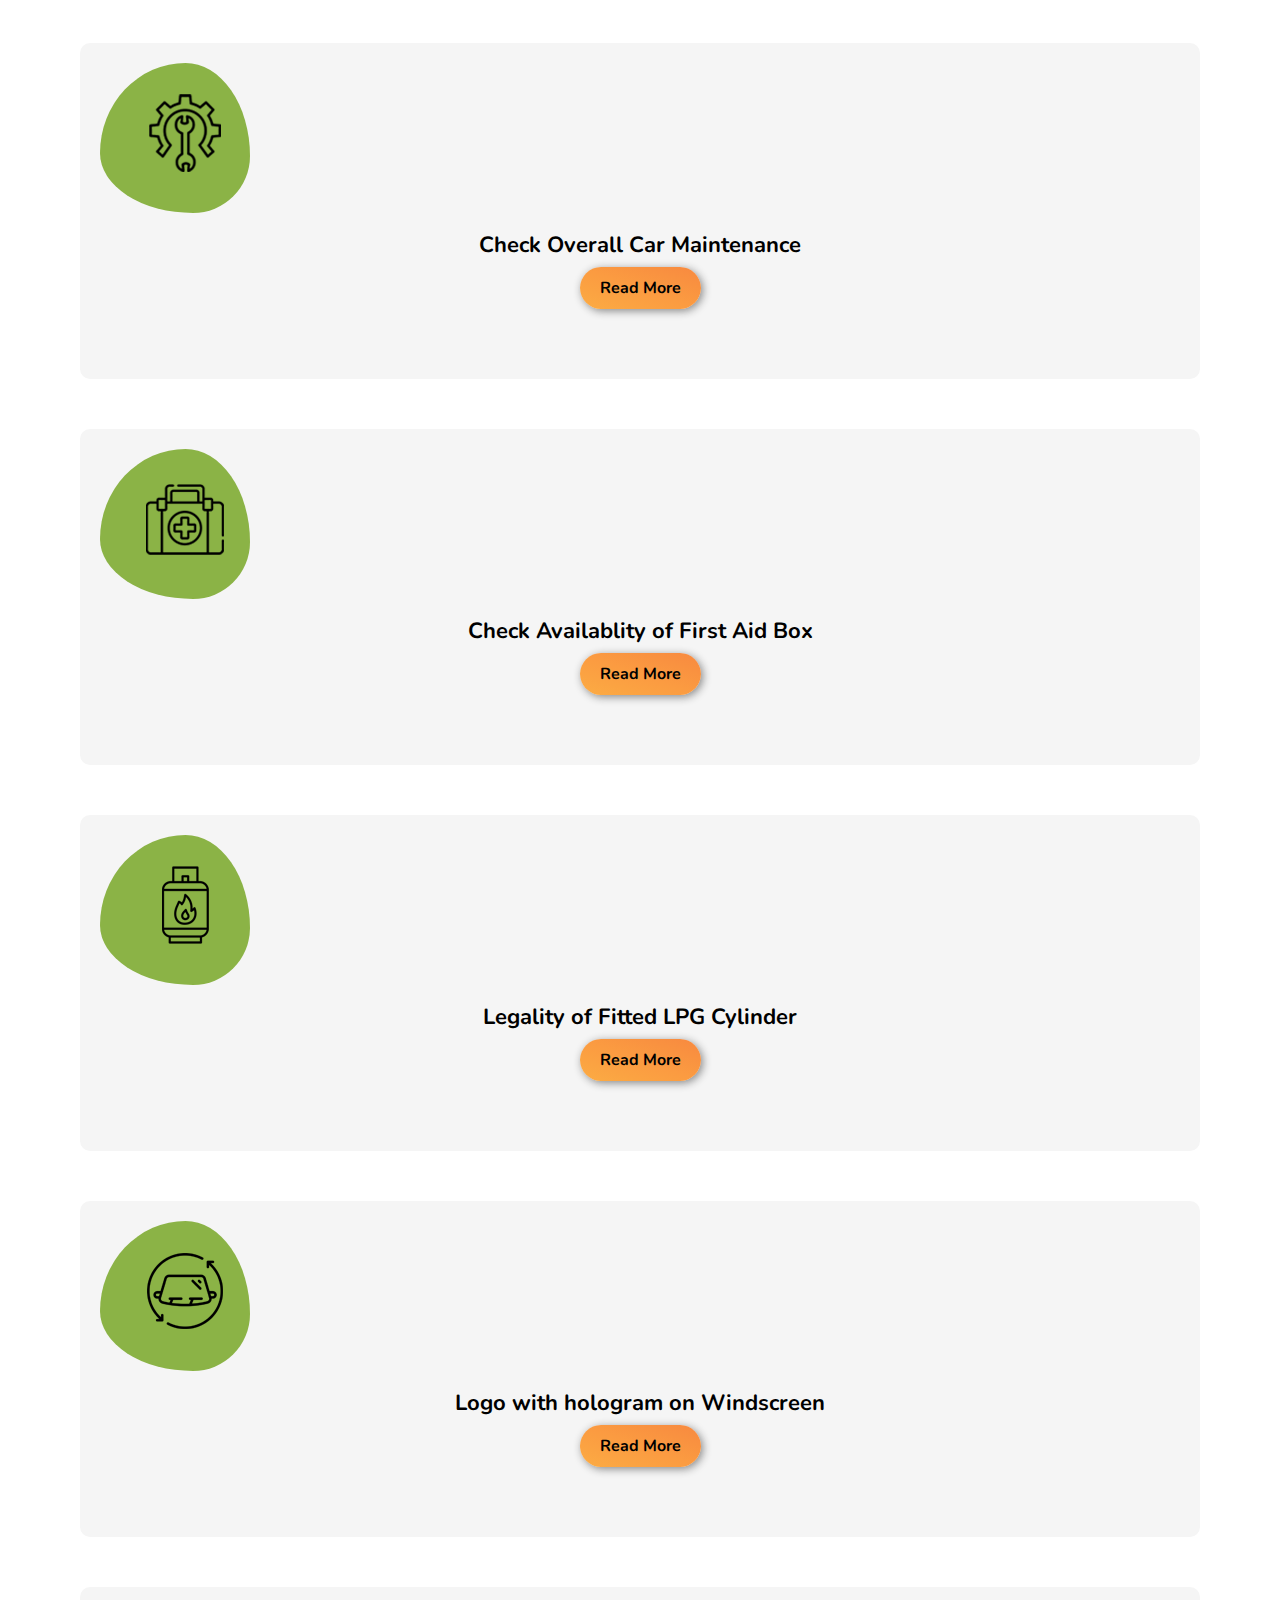
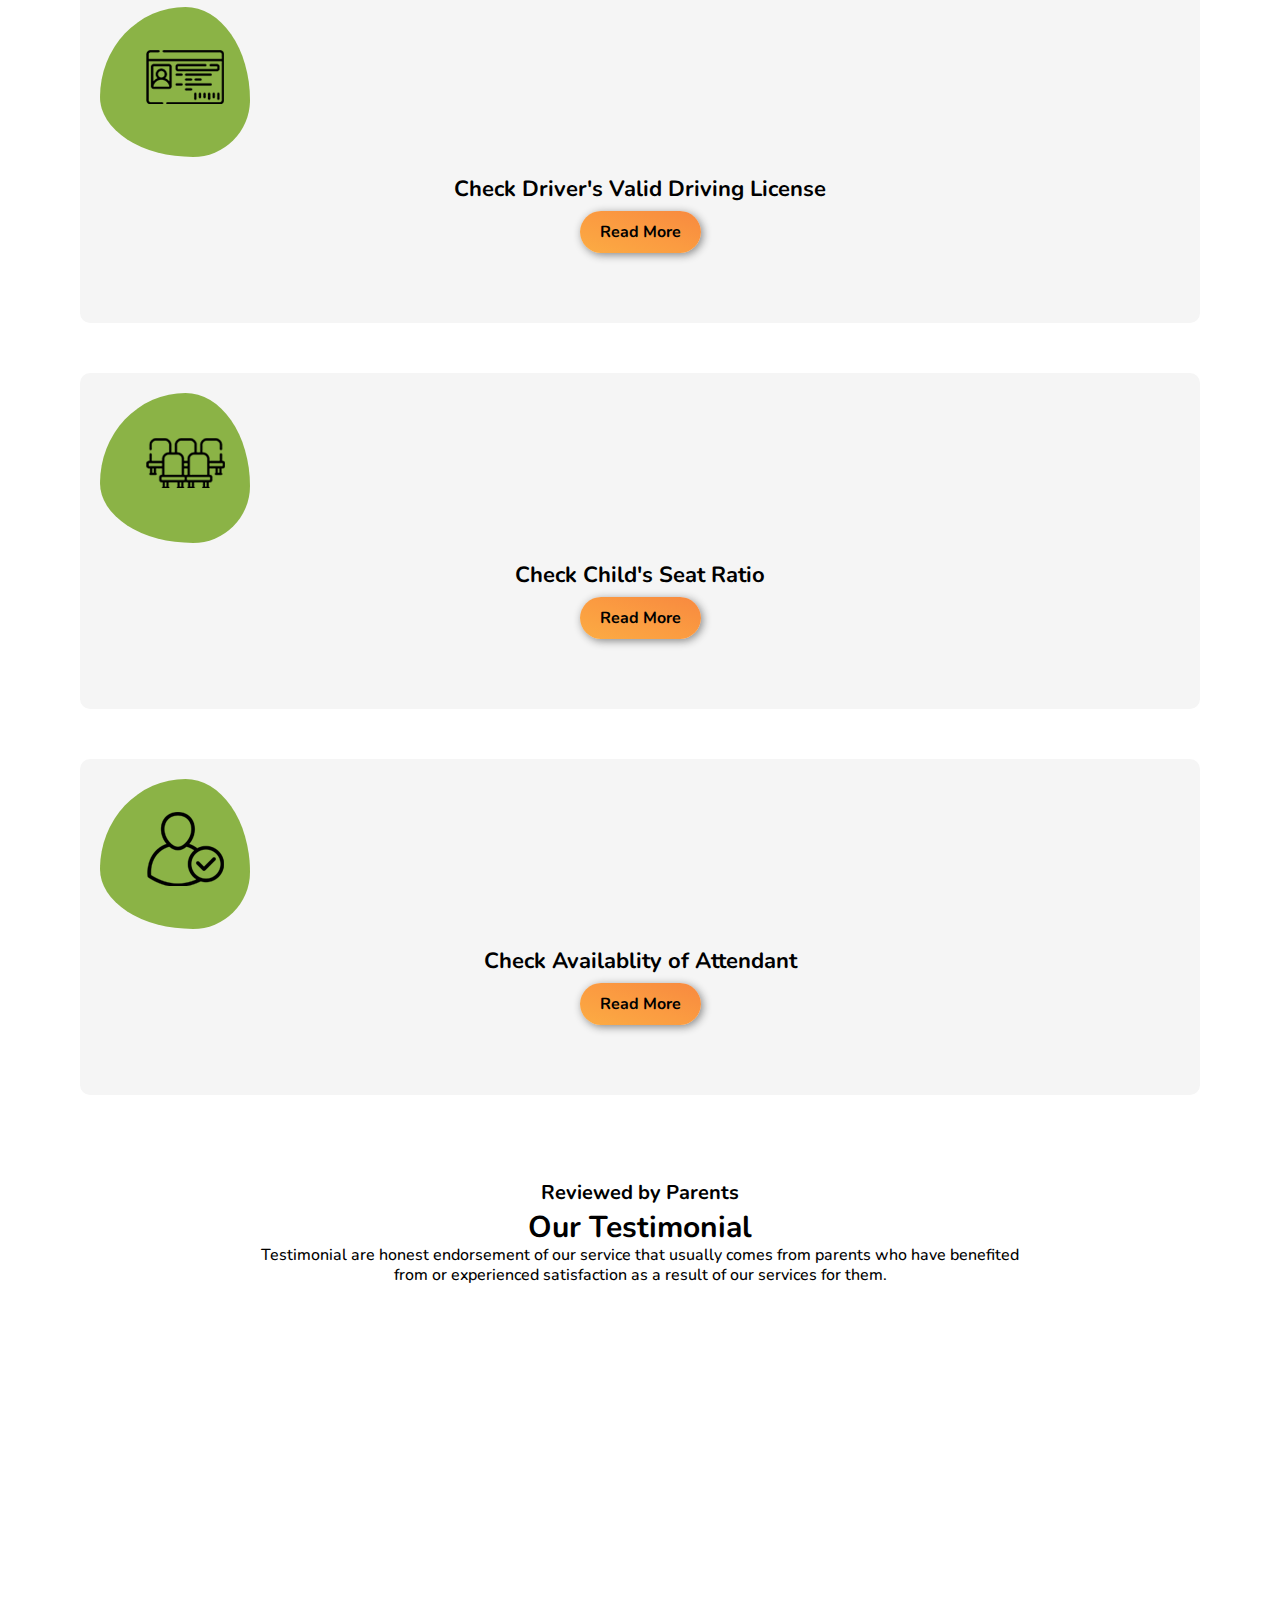
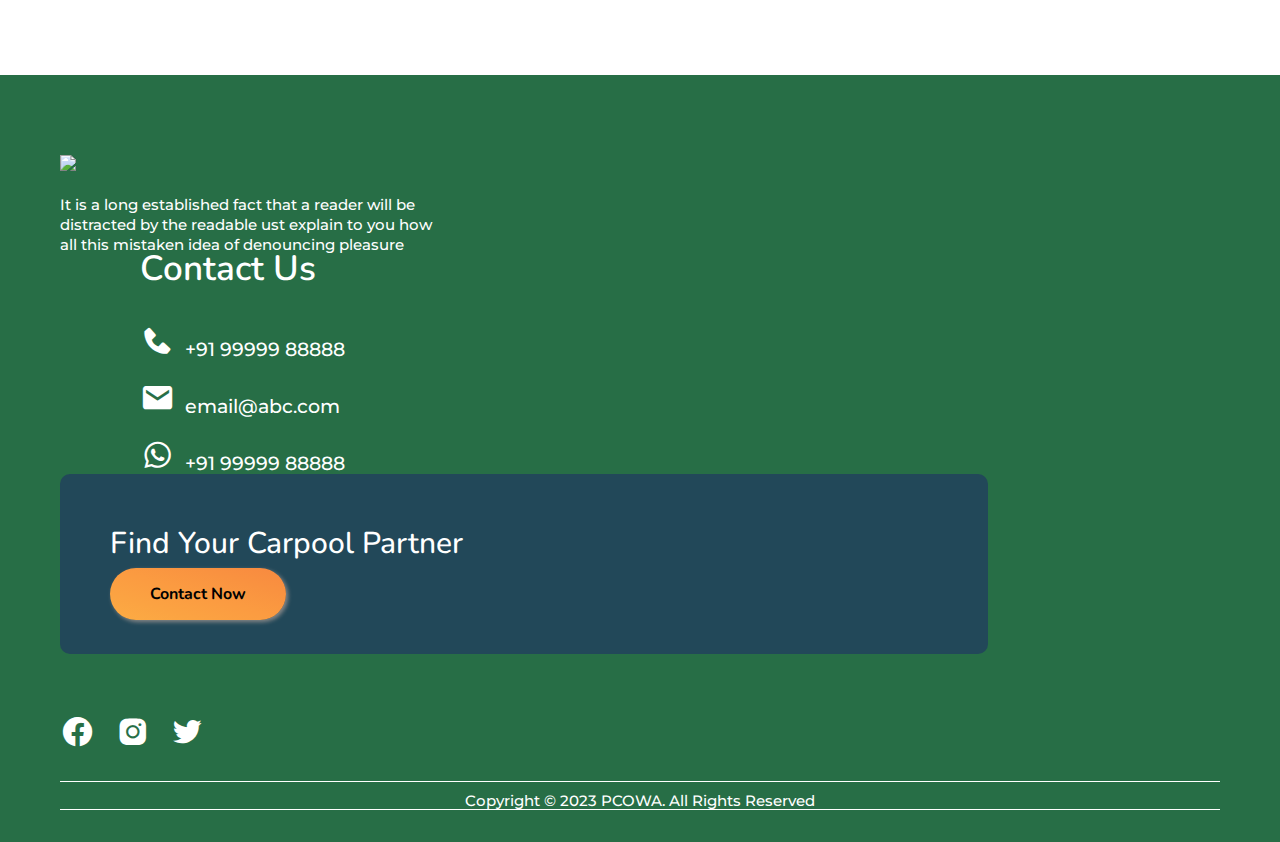
==== commit e2227c3e: "arijit/27.03.2023" ====
--- a/index.html
+++ b/index.html
@@ -1,321 +1,294 @@
 <!DOCTYPE html>
 <html lang="en">
-  <head>
-    <title>PCOWA</title>
-    <!-- Required meta tags -->
-    <meta charset="utf-8" />
-    <meta name="viewport" content="width=device-width, initial-scale=1" />
-
-    <!-- Bootstrap CSS -->
-    <link
-      href="https://cdn.jsdelivr.net/npm/bootstrap@5.0.2/dist/css/bootstrap.min.css"
-      rel="stylesheet"
-      integrity="sha384-EVSTQN3/azprG1Anm3QDgpJLIm9Nao0Yz1ztcQTwFspd3yD65VohhpuuCOmLASjC"
-      crossorigin="anonymous"
-    />
-    <!-- Boxicon-->
-    <link
-      href="https://unpkg.com/boxicons@2.1.4/css/boxicons.min.css"
-      rel="stylesheet"
-    />
-
-    <link rel="stylesheet" type="text/css" href="./style/style.css" />
-    <link rel="stylesheet" type="text/css" href="/style/responsive.css" />
-
-    <link
-      rel="stylesheet"
-      href="https://cdnjs.cloudflare.com/ajax/libs/OwlCarousel2/2.3.4/assets/owl.carousel.min.css"
-      integrity="sha512-tS3S5qG0BlhnQROyJXvNjeEM4UpMXHrQfTGmbQ1gKmelCxlSEBUaxhRBj/EFTzpbP4RVSrpEikbmdJobCvhE3g=="
-      crossorigin="anonymous"
-      referrerpolicy="no-referrer"
-    />
-
-    <link
-      rel="stylesheet"
-      href="https://cdnjs.cloudflare.com/ajax/libs/OwlCarousel2/2.3.4/assets/owl.theme.default.min.css"
-      integrity="sha512-sMXtMNL1zRzolHYKEujM2AqCLUR9F2C4/05cdbxjjLSRvMQIciEPCQZo++nk7go3BtSuK9kfa/s+a4f4i5pLkw=="
-      crossorigin="anonymous"
-      referrerpolicy="no-referrer"
-    />
-  </head>
-  <body>
-
-    <header>
-      <div class="logo"><a href="#"><img src="images/logo.png"></a></div>
-      
-      <div class="hamburger"><i class='bx bx-menu'></i></div>
-      
-      
-      <nav class="nav-bar">
+
+<head>
+  <title>PCOWA</title>
+  <!-- Required meta tags -->
+  <meta charset="utf-8" />
+  <meta name="viewport" content="width=device-width, initial-scale=1" />
+
+  <!-- Bootstrap CSS -->
+  <link href="https://cdn.jsdelivr.net/npm/bootstrap@5.0.2/dist/css/bootstrap.min.css" rel="stylesheet"
+    integrity="sha384-EVSTQN3/azprG1Anm3QDgpJLIm9Nao0Yz1ztcQTwFspd3yD65VohhpuuCOmLASjC" crossorigin="anonymous" />
+  <!-- Boxicon-->
+  <link href="https://unpkg.com/boxicons@2.1.4/css/boxicons.min.css" rel="stylesheet" />
+
+  <link rel="stylesheet" type="text/css" href="./style/style.css" />
+  <link rel="stylesheet" type="text/css" href="/style/responsive.css" />
+
+  <link rel="stylesheet" href="https://cdnjs.cloudflare.com/ajax/libs/OwlCarousel2/2.3.4/assets/owl.carousel.min.css"
+    integrity="sha512-tS3S5qG0BlhnQROyJXvNjeEM4UpMXHrQfTGmbQ1gKmelCxlSEBUaxhRBj/EFTzpbP4RVSrpEikbmdJobCvhE3g=="
+    crossorigin="anonymous" referrerpolicy="no-referrer" />
+
+  <link rel="stylesheet"
+    href="https://cdnjs.cloudflare.com/ajax/libs/OwlCarousel2/2.3.4/assets/owl.theme.default.min.css"
+    integrity="sha512-sMXtMNL1zRzolHYKEujM2AqCLUR9F2C4/05cdbxjjLSRvMQIciEPCQZo++nk7go3BtSuK9kfa/s+a4f4i5pLkw=="
+    crossorigin="anonymous" referrerpolicy="no-referrer" />
+</head>
+
+<body>
+  <header>
+    <div class="logo"><img src="images/logo.png" /></div>
+    <div class="nav">
       <ul>
-      <li><a href="#">Home</a></li>
-      <li><a href="#">Catalogue</a></li>
-      <li><a href="#">About</a></li>
-      <li><a href="#">Contact</a></li>
+        <li><a href="#">Home</a></li>
+        <li><a href="#">About</a></li>
+        <li><a href="#">Contact</a></li>
       </ul>
-      
-      </nav>
-      </header>
-
-    <!------------------------BANNER------------------->
-
-    <div id="banner">
-      <div class="banner-box">
-        <center><p class="banner-logo"><img src="images/logo.png"/></p></center>
-        <h2>Select your School and Pickup location</h2>
-
-        <div>
-          <form>
-            <select name="cars" id="cars">
-              <option value="volvo" disabled selected>School Name</option>
-              <option value="saab">South Point Morning</option>
-              <option value="mercedes">South Point Day</option>
-              <option value="audi">South Point Afternoon</option>
-            </select>
-
-            <select name="cars" id="cars pickup">
-              <option value="volvo" disabled selected>Pickup Location</option>
-              <option value="saab">Dumdum</option>
-              <option value="mercedes">Bhowanipur</option>
-              <option value="audi">Behala</option>
-            </select>
-
-            <button type="submit" class="banner-box-btn">SEARCH</button>
-          </form>
-        </div>
-      </div>
-    </div>
-
-    <!------------------------FIND POOL CAR------------------->
-
-    <div class="container form-area my-5">
-      <h1 class="text-center car-heading">Find your Pool Car</h1>
-      <form action="">
-        <div class="row mx-auto">
-          <div class="col-lg-5 col-md-5 col-sm-12">
-            <label> <i class="bx bxs-school"></i> Select School</label>
-            <select name="cars" id="cars">
-              <option value="volvo" disabled selected>School Name</option>
-              <option value="saab">South Point Morning</option>
-              <option value="mercedes">South Point Day</option>
-              <option value="audi">South Point Afternoon</option>
-            </select>
+    </div>
+  </header>
+
+  <!------------------------BANNER------------------->
+
+  <div id="banner">
+    <div class="banner-box">
+      <center>
+        <p class="banner-logo"><img src="images/logo.png" /></p>
+      </center>
+      <h2>Select your School and Pickup location</h2>
+
+      <div>
+        <form>
+          <select name="cars" id="cars">
+            <option value="volvo" disabled selected>School Name</option>
+            <option value="saab">South Point Morning</option>
+            <option value="mercedes">South Point Day</option>
+            <option value="audi">South Point Afternoon</option>
+          </select>
+
+          <select name="cars" id="cars pickup">
+            <option value="volvo" disabled selected>Pickup Location</option>
+            <option value="saab">Dumdum</option>
+            <option value="mercedes">Bhowanipur</option>
+            <option value="audi">Behala</option>
+          </select>
+
+          <button type="submit" class="banner-box-btn">SEARCH</button>
+        </form>
+      </div>
+    </div>
+  </div>
+
+  <!------------------------FIND POOL CAR------------------->
+
+  <div class="container form-area my-5">
+    <h1 class="text-center car-heading">Find your Pool Car</h1>
+    <form action="">
+      <div class="row mx-auto">
+        <div class="col-lg-5 col-md-5 col-sm-12">
+          <label> <i class="bx bxs-school"></i> Select School</label>
+          <select name="cars" id="cars">
+            <option value="volvo" disabled selected>School Name</option>
+            <option value="saab">South Point Morning</option>
+            <option value="mercedes">South Point Day</option>
+            <option value="audi">South Point Afternoon</option>
+          </select>
+        </div>
+
+        <div class="col-lg-5 col-md-5 col-sm-12">
+          <label><i class="bx bx-map"></i>Pickup Location</label>
+          <select name="cars" id="cars">
+            <option value="0" disabled selected>Pickup Location</option>
+            <option value="saab">Dumdum</option>
+            <option value="mercedes">Bhowanipur</option>
+            <option value="audi">Behala</option>
+          </select>
+        </div>
+        <div class="col-lg-2 col-md-2 col-12">
+          <a href="#" class="banner-box-btn" id="find-btn">SEARCH</a>
+        </div>
+      </div>
+    </form>
+  </div>
+
+  <!------------------------HOW TO SELECT THE RIGHT POOL CAR------------------->
+  <div id="poolcarselect">
+    <h2>How to Select The Right Pool Car</h2>
+
+    <div class="row">
+      <div class="col-lg-3 col-md-6 col-6">
+        <div class="child text-center">
+          <p class="oval mx-auto">
+            <img src="images/i1-legal permit holder.png" />
+          </p>
+          <h3>Check Legal Operation Permit</h3>
+          <a href="#" class="readmore">Read More</a>
+        </div>
+      </div>
+
+      <div class="col-lg-3 col-md-6 col-6">
+        <div class="child">
+          <p class="oval mx-auto">
+            <img src="images/i2-Check Overall Car Maintenance.png" />
+          </p>
+          <h3>Check Overall Car Maintenance</h3>
+          <a href="#" class="readmore">Read More</a>
+        </div>
+      </div>
+
+      <div class="col-lg-3 col-md-6 col-6">
+        <div class="child">
+          <p class="oval mx-auto">
+            <img src="images/i3-Check Availablity of First Aid Box.png" />
+          </p>
+          <h3>Check Availablity of First Aid Box</h3>
+          <a href="#" class="readmore">Read More</a>
+        </div>
+      </div>
+
+      <div class="col-lg-3 col-md-6 col-6">
+        <div class="child">
+          <p class="oval mx-auto">
+            <img src="images/i4-Confirm Legality of Fitted LPG Cylinder.png" />
+          </p>
+          <h3>Legality of Fitted LPG Cylinder</h3>
+          <a href="#" class="readmore">Read More</a>
+        </div>
+      </div>
+
+      <div class="col-lg-3 col-md-6 col-6">
+        <div class="child">
+          <p class="oval mx-auto">
+            <img src="images/i5-Logo with hologram on Windscreen.png" />
+          </p>
+          <h3>Logo with hologram on Windscreen</h3>
+          <a href="#" class="readmore">Read More</a>
+        </div>
+      </div>
+
+      <div class="col-lg-3 col-md-6 col-6">
+        <div class="child">
+          <p class="oval mx-auto">
+            <img src="images/i6-Driver's Valid Driving License.png" />
+          </p>
+          <h3>Check Driver's Valid Driving License</h3>
+          <a href="#" class="readmore">Read More</a>
+        </div>
+      </div>
+
+      <div class="col-lg-3 col-md-6 col-6">
+        <div class="child">
+          <p class="oval mx-auto">
+            <img src="images/i7-Check Child's Seat Ratio.png" />
+          </p>
+          <h3>Check Child's Seat Ratio</h3>
+          <a href="#" class="readmore">Read More</a>
+        </div>
+      </div>
+
+      <div class="col-lg-3 col-md-6 col-6">
+        <div class="child">
+          <p class="oval mx-auto">
+            <img src="images/i8-Check Availablity of Attendant.png" />
+          </p>
+          <h3>Check Availablity of Attendant</h3>
+          <a href="#" class="readmore">Read More</a>
+        </div>
+      </div>
+    </div>
+  </div>
+
+  <!------------------------TESTIMONIAL------------------->
+
+  <div id="testimonial">
+    <h3>Reviewed by Parents</h3>
+    <h2>Our Testimonial</h2>
+
+    <p>
+      Testimonial are honest endorsement of our service that usually comes
+      from parents who have benefited <br />from or experienced satisfaction
+      as a result of our services for them.
+    </p>
+
+    <div class="owl-carousel owl-theme">
+      <div class="item"><img src="images/Testi 01.png" /></div>
+      <div class="item"><img src="images/Testi 01.png" /></div>
+      <div class="item"><img src="images/Testi 01.png" /></div>
+      <div class="item"><img src="images/Testi 01.png" /></div>
+
+      <div class="item"><img src="images/Testi 01.png" /></div>
+      <div class="item"><img src="images/Testi 01.png" /></div>
+      <div class="item"><img src="images/Testi 01.png" /></div>
+      <div class="item"><img src="images/Testi 01.png" /></div>
+    </div>
+  </div>
+
+  <!------------------------FOOTER------------------->
+
+  <footer>
+    <div class="footer-box">
+      <div class="row">
+        <div class="col-lg-4 col-md-6 col-sm-12">
+          <div class="child">
+            <img src="images/logo-white.png" />
+            <p>
+              It is a long established fact that a reader will be
+              <br />distracted by the readable ust explain to you how
+              <br />all this mistaken idea of denouncing pleasure
+            </p>
           </div>
-
-          <div class="col-lg-5 col-md-5 col-sm-12">
-            <label><i class="bx bx-map"></i>Pickup Location</label>
-            <select name="cars" id="cars">
-              <option value="0" disabled selected>Pickup Location</option>
-              <option value="saab">Dumdum</option>
-              <option value="mercedes">Bhowanipur</option>
-              <option value="audi">Behala</option>
-            </select>
+        </div>
+
+        <div class="col-lg-4 col-md-6 col-sm-12 footer-contact-box">
+          <div class="child">
+            <h4>Contact Us</h4>
+            <ul>
+              <li>
+                <a href="#"><i class="bx bxs-phone"></i>+91 99999 88888</a>
+              </li>
+              <li>
+                <a href="#"><i class="bx bxs-envelope"></i>email@abc.com</a>
+              </li>
+              <li>
+                <a href="#"><i class="bx bxl-whatsapp"></i>+91 99999 88888</a>
+              </li>
+            </ul>
           </div>
-          <div class="col-lg-2 col-md-2 col-12">
-            <a href="#" class="banner-box-btn" id="find-btn">SEARCH</a>
+        </div>
+
+        <div class="col-lg-4 col-md-6 col-sm-12">
+          <div class="child text-center child-social">
+            <div class="register">
+              <h5>Find Your Carpool Partner</h5>
+              <a href="#" class="footer-contact">Contact Now</a>
+            </div>
+
+            <ul class="footer-social">
+              <li>
+                <a href="#"><i class="bx bxl-facebook-circle"></i></a>
+              </li>
+              <li>
+                <a href="#"><i class="bx bxl-instagram-alt"></i></a>
+              </li>
+              <li>
+                <a href="#"><i class="bx bxl-twitter"></i></a>
+              </li>
+            </ul>
           </div>
         </div>
-      </form>
-    </div>
-
-    <!------------------------HOW TO SELECT THE RIGHT POOL CAR------------------->
-    <div id="poolcarselect">
-      <h2>How to Select The Right Pool Car</h2>
-
-      <div class="row">
-        <div class="col-lg-3 col-md-6 col-6">
-          <div class="child text-center">
-            <p class="oval mx-auto">
-              <img src="images/i1-legal permit holder.png" />
-            </p>
-            <h3>Check Legal Operation Permit</h3>
-            <a href="#" class="readmore">Read More</a>
-          </div>
-        </div>
-
-        <div class="col-lg-3 col-md-6 col-6">
-          <div class="child">
-            <p class="oval mx-auto">
-              <img src="images/i2-Check Overall Car Maintenance.png" />
-            </p>
-            <h3>Check Overall Car Maintenance</h3>
-            <a href="#" class="readmore">Read More</a>
-          </div>
-        </div>
-
-        <div class="col-lg-3 col-md-6 col-6">
-          <div class="child">
-            <p class="oval mx-auto">
-              <img src="images/i3-Check Availablity of First Aid Box.png" />
-            </p>
-            <h3>Check Availablity of First Aid Box</h3>
-            <a href="#" class="readmore">Read More</a>
-          </div>
-        </div>
-
-        <div class="col-lg-3 col-md-6 col-6">
-          <div class="child">
-            <p class="oval mx-auto">
-              <img
-                src="images/i4-Confirm Legality of Fitted LPG Cylinder.png"
-              />
-            </p>
-            <h3>Legality of Fitted LPG Cylinder</h3>
-            <a href="#" class="readmore">Read More</a>
-          </div>
-        </div>
-
-        <div class="col-lg-3 col-md-6 col-6">
-          <div class="child">
-            <p class="oval mx-auto">
-              <img src="images/i5-Logo with hologram on Windscreen.png" />
-            </p>
-            <h3>Logo with hologram on Windscreen</h3>
-            <a href="#" class="readmore">Read More</a>
-          </div>
-        </div>
-
-        <div class="col-lg-3 col-md-6 col-6">
-          <div class="child">
-            <p class="oval mx-auto">
-              <img src="images/i6-Driver's Valid Driving License.png" />
-            </p>
-            <h3>Check Driver's Valid Driving License</h3>
-            <a href="#" class="readmore">Read More</a>
-          </div>
-        </div>
-
-        <div class="col-lg-3 col-md-6 col-6">
-          <div class="child">
-            <p class="oval mx-auto">
-              <img src="images/i7-Check Child's Seat Ratio.png" />
-            </p>
-            <h3>Check Child's Seat Ratio</h3>
-            <a href="#" class="readmore">Read More</a>
-          </div>
-        </div>
-
-        <div class="col-lg-3 col-md-6 col-6">
-          <div class="child">
-            <p class="oval mx-auto">
-              <img src="images/i8-Check Availablity of Attendant.png" />
-            </p>
-            <h3>Check Availablity of Attendant</h3>
-            <a href="#" class="readmore">Read More</a>
-          </div>
-        </div>
-      </div>
-    </div>
-
-    <!------------------------TESTIMONIAL------------------->
-
-    <div id="testimonial">
-      <h3>Reviewed by Parents</h3>
-      <h2>Our Testimonial</h2>
-
-      <p>
-        Testimonial are honest endorsement of our service that usually comes
-        from parents who have benefited <br />from or experienced satisfaction
-        as a result of our services for them.
-      </p>
-
-      <div class="owl-carousel owl-theme">
-        <div class="item"><img src="images/Testi 01.png" /></div>
-        <div class="item"><img src="images/Testi 01.png" /></div>
-        <div class="item"><img src="images/Testi 01.png" /></div>
-        <div class="item"><img src="images/Testi 01.png" /></div>
-
-        <div class="item"><img src="images/Testi 01.png" /></div>
-        <div class="item"><img src="images/Testi 01.png" /></div>
-        <div class="item"><img src="images/Testi 01.png" /></div>
-        <div class="item"><img src="images/Testi 01.png" /></div>
-      </div>
-    </div>
-
-    <!------------------------FOOTER------------------->
-
-    <footer>
-      <div class="footer-box">
-        <div class="row">
-          <div class="col-lg-4 col-md-6 col-sm-12">
-            <div class="child">
-              <img src="images/logo-white.png" />
-              <p>
-                It is a long established fact that a reader will be
-                <br />distracted by the readable ust explain to you how
-                <br />all this mistaken idea of denouncing pleasure
-              </p>
-            </div>
-          </div>
-
-          <div class="col-lg-4 col-md-6 col-sm-12 footer-contact-box">
-            <div class="child">
-              <h4>Contact Us</h4>
-              <ul>
-                <li>
-                  <a href="#"><i class="bx bxs-phone"></i>+91 99999 88888</a>
-                </li>
-                <li>
-                  <a href="#"><i class="bx bxs-envelope"></i>email@abc.com</a>
-                </li>
-                <li>
-                  <a href="#"><i class="bx bxl-whatsapp"></i>+91 99999 88888</a>
-                </li>
-              </ul>
-            </div>
-          </div>
-
-          <div class="col-lg-4 col-md-6 col-sm-12">
-            <div class="child text-center child-social">
-              <div class="register">
-                <h5>Find Your Carpool Partner</h5>
-                <a href="#" class="footer-contact">Contact Now</a>
-              </div>
-
-              <ul class="footer-social">
-                <li>
-                  <a href="#"><i class="bx bxl-facebook-circle"></i></a>
-                </li>
-                <li>
-                  <a href="#"><i class="bx bxl-instagram-alt"></i></a>
-                </li>
-                <li>
-                  <a href="#"><i class="bx bxl-twitter"></i></a>
-                </li>
-              </ul>
-            </div>
-          </div>
-        </div>
-
-        <div class="copyright">
-          <p>Copyright © 2023 PCOWA. All Rights Reserved</p>
-        </div>
-      </div>
-    </footer>
-
-    <script
-      src="https://cdn.jsdelivr.net/npm/bootstrap@5.0.2/dist/js/bootstrap.bundle.min.js"
-      integrity="sha384-MrcW6ZMFYlzcLA8Nl+NtUVF0sA7MsXsP1UyJoMp4YLEuNSfAP+JcXn/tWtIaxVXM"
-      crossorigin="anonymous"
-    ></script>
-
-    <script
-      src="https://cdnjs.cloudflare.com/ajax/libs/jquery/3.6.4/jquery.min.js"
-      integrity="sha512-pumBsjNRGGqkPzKHndZMaAG+bir374sORyzM3uulLV14lN5LyykqNk8eEeUlUkB3U0M4FApyaHraT65ihJhDpQ=="
-      crossorigin="anonymous"
-      referrerpolicy="no-referrer"
-    ></script>
-
-    <script
-      src="https://cdnjs.cloudflare.com/ajax/libs/OwlCarousel2/2.3.4/owl.carousel.min.js"
-      integrity="sha512-bPs7Ae6pVvhOSiIcyUClR7/q2OAsRiovw4vAkX+zJbw3ShAeeqezq50RIIcIURq7Oa20rW2n2q+fyXBNcU9lrw=="
-      crossorigin="anonymous"
-      referrerpolicy="no-referrer"
-    ></script>
-
-
-
-<script src="js/myscript.js"></script>
-
-  </body>
-</html>
+      </div>
+
+      <div class="copyright">
+        <p>Copyright © 2023 PCOWA. All Rights Reserved</p>
+      </div>
+    </div>
+  </footer>
+
+  <script src="https://cdn.jsdelivr.net/npm/bootstrap@5.0.2/dist/js/bootstrap.bundle.min.js"
+    integrity="sha384-MrcW6ZMFYlzcLA8Nl+NtUVF0sA7MsXsP1UyJoMp4YLEuNSfAP+JcXn/tWtIaxVXM"
+    crossorigin="anonymous"></script>
+
+  <script src="https://cdnjs.cloudflare.com/ajax/libs/jquery/3.6.4/jquery.min.js"
+    integrity="sha512-pumBsjNRGGqkPzKHndZMaAG+bir374sORyzM3uulLV14lN5LyykqNk8eEeUlUkB3U0M4FApyaHraT65ihJhDpQ=="
+    crossorigin="anonymous" referrerpolicy="no-referrer"></script>
+
+  <script src="https://cdnjs.cloudflare.com/ajax/libs/OwlCarousel2/2.3.4/owl.carousel.min.js"
+    integrity="sha512-bPs7Ae6pVvhOSiIcyUClR7/q2OAsRiovw4vAkX+zJbw3ShAeeqezq50RIIcIURq7Oa20rW2n2q+fyXBNcU9lrw=="
+    crossorigin="anonymous" referrerpolicy="no-referrer"></script>
+  <script src="js/myscript.js"></script>
+
+
+  </script>
+</body>
+
+</html>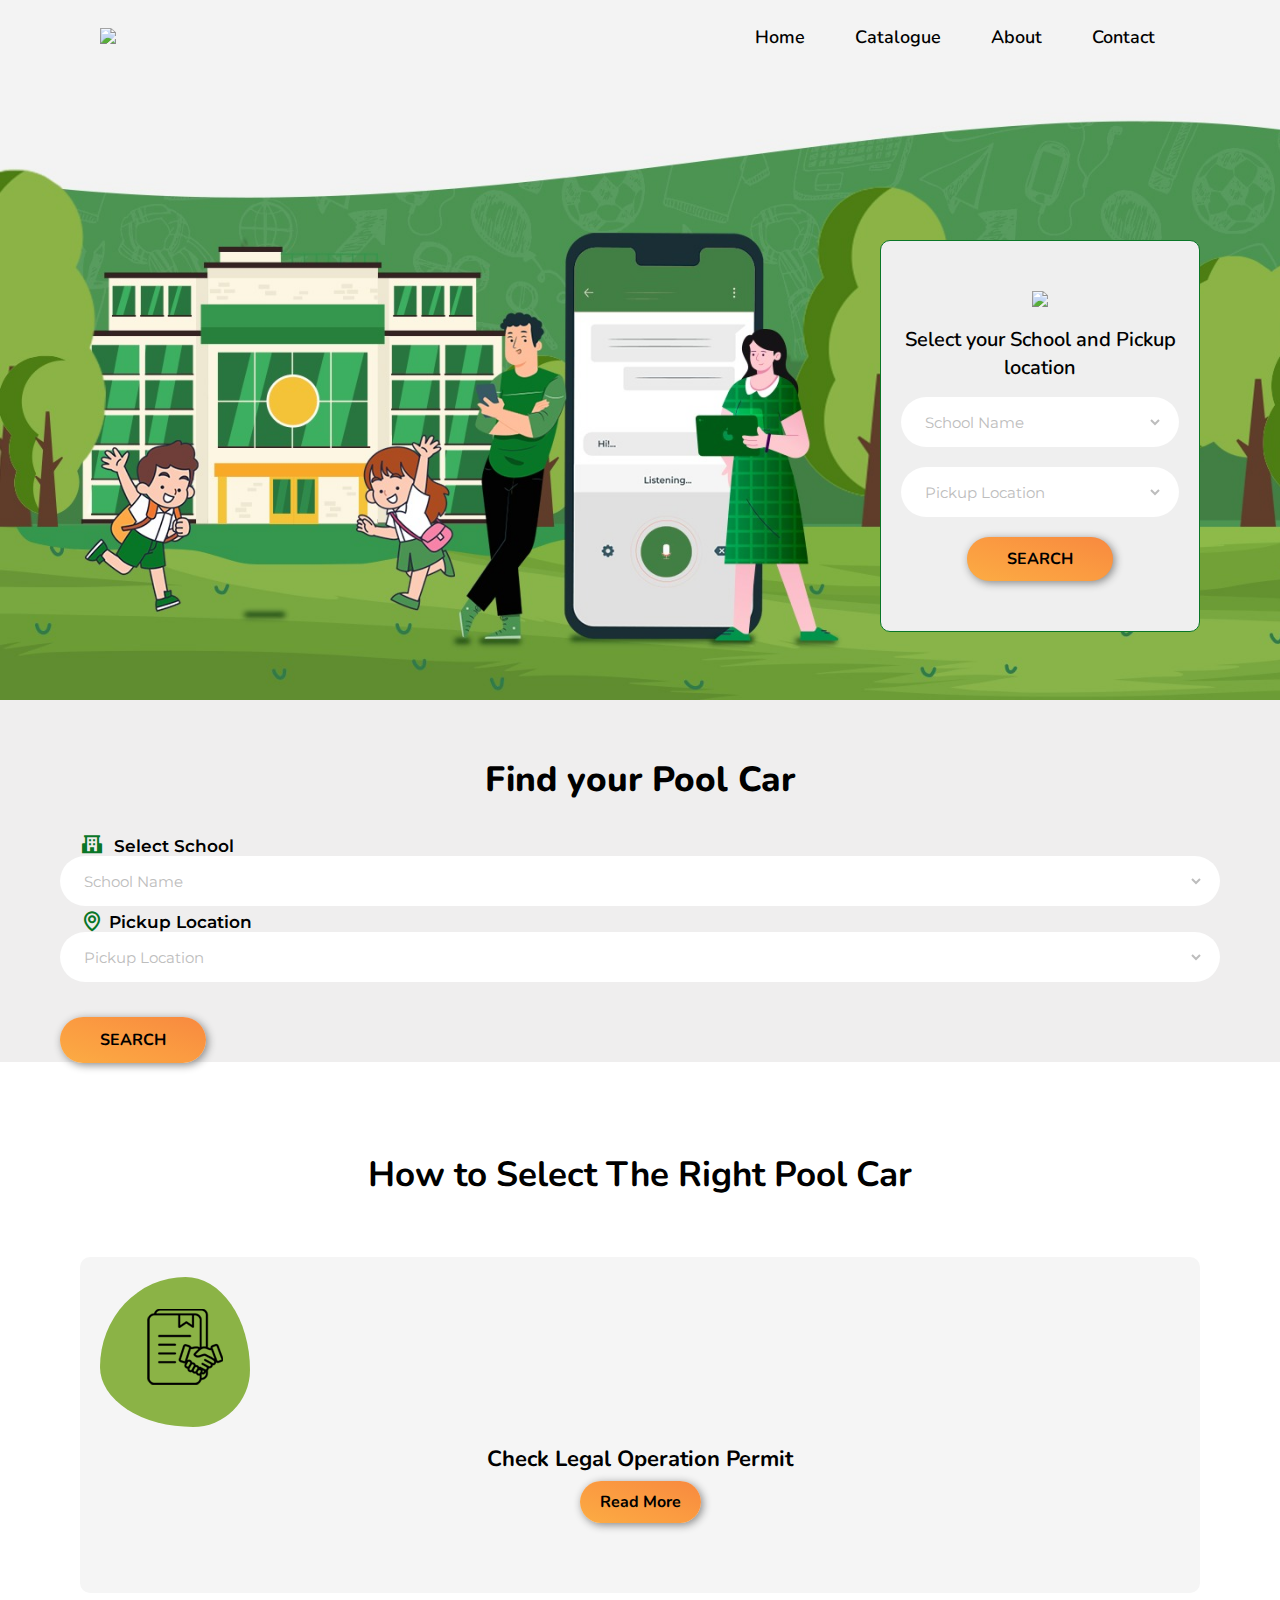
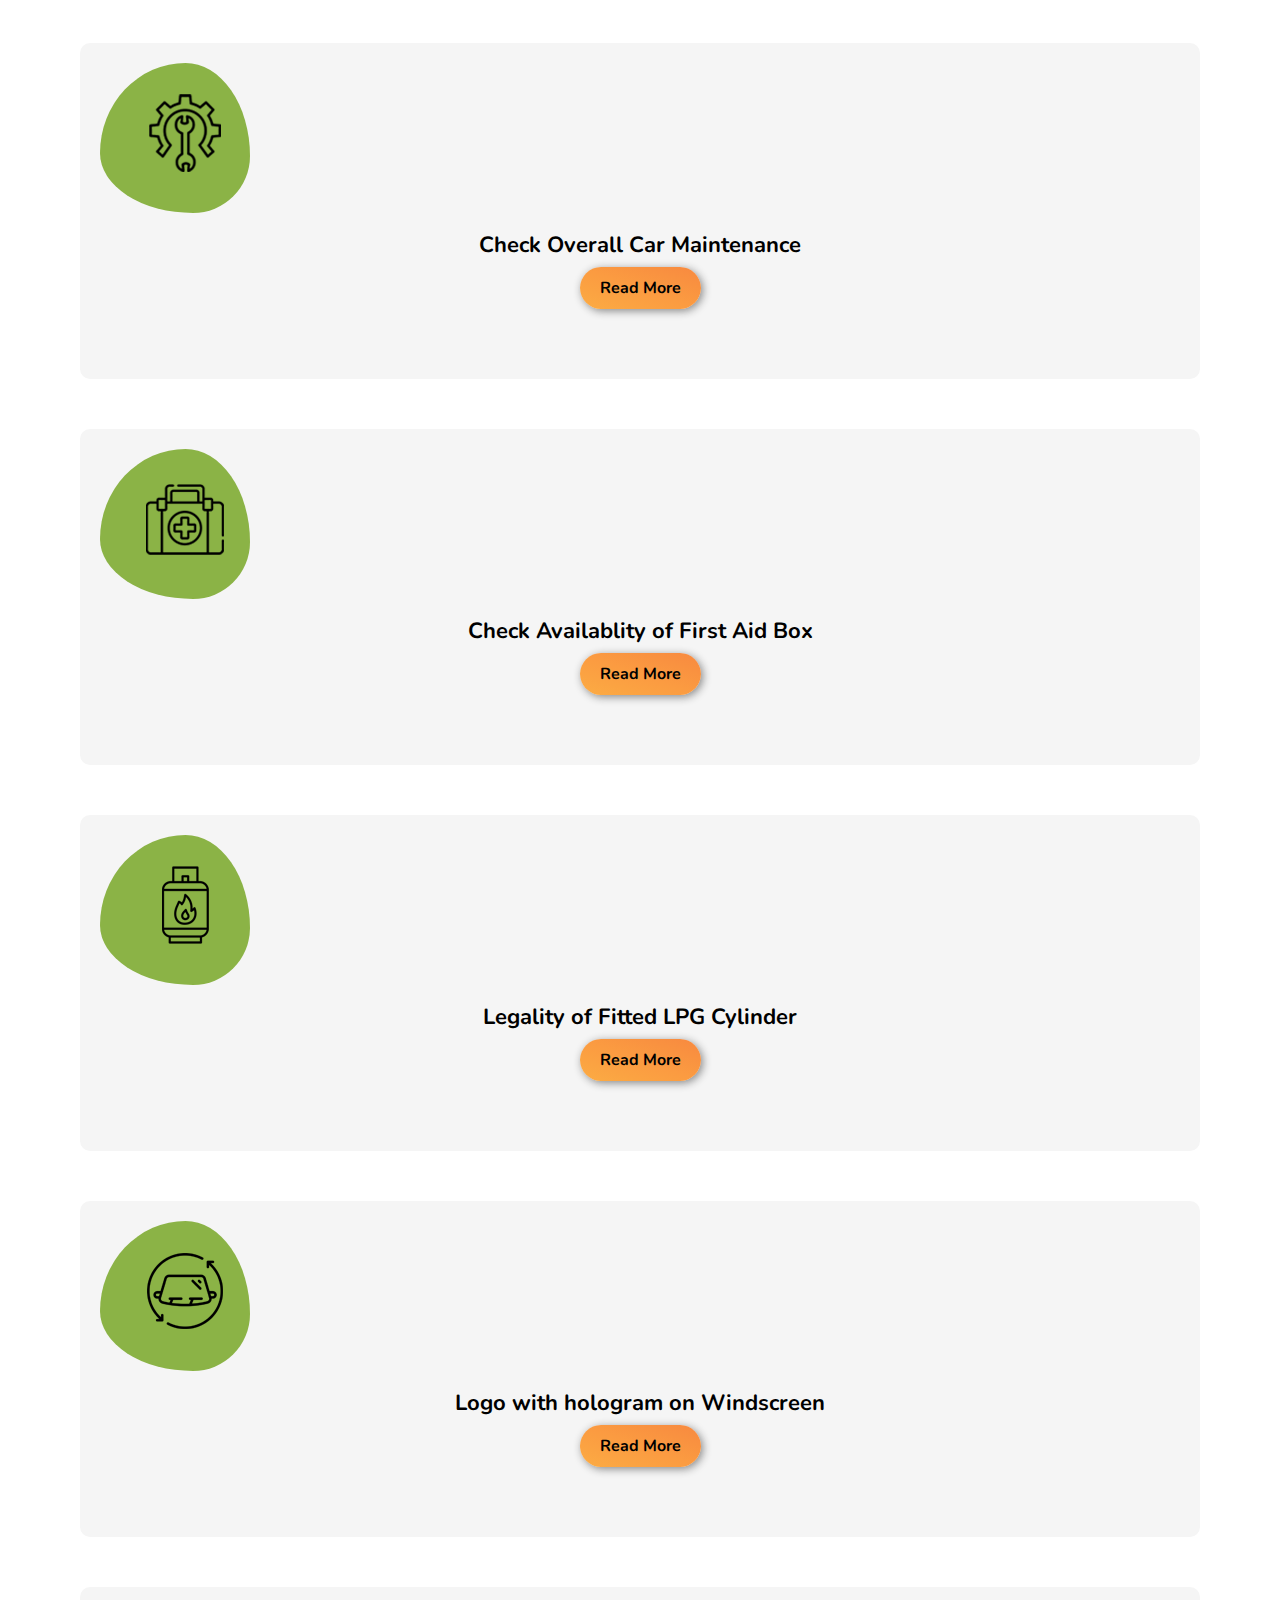
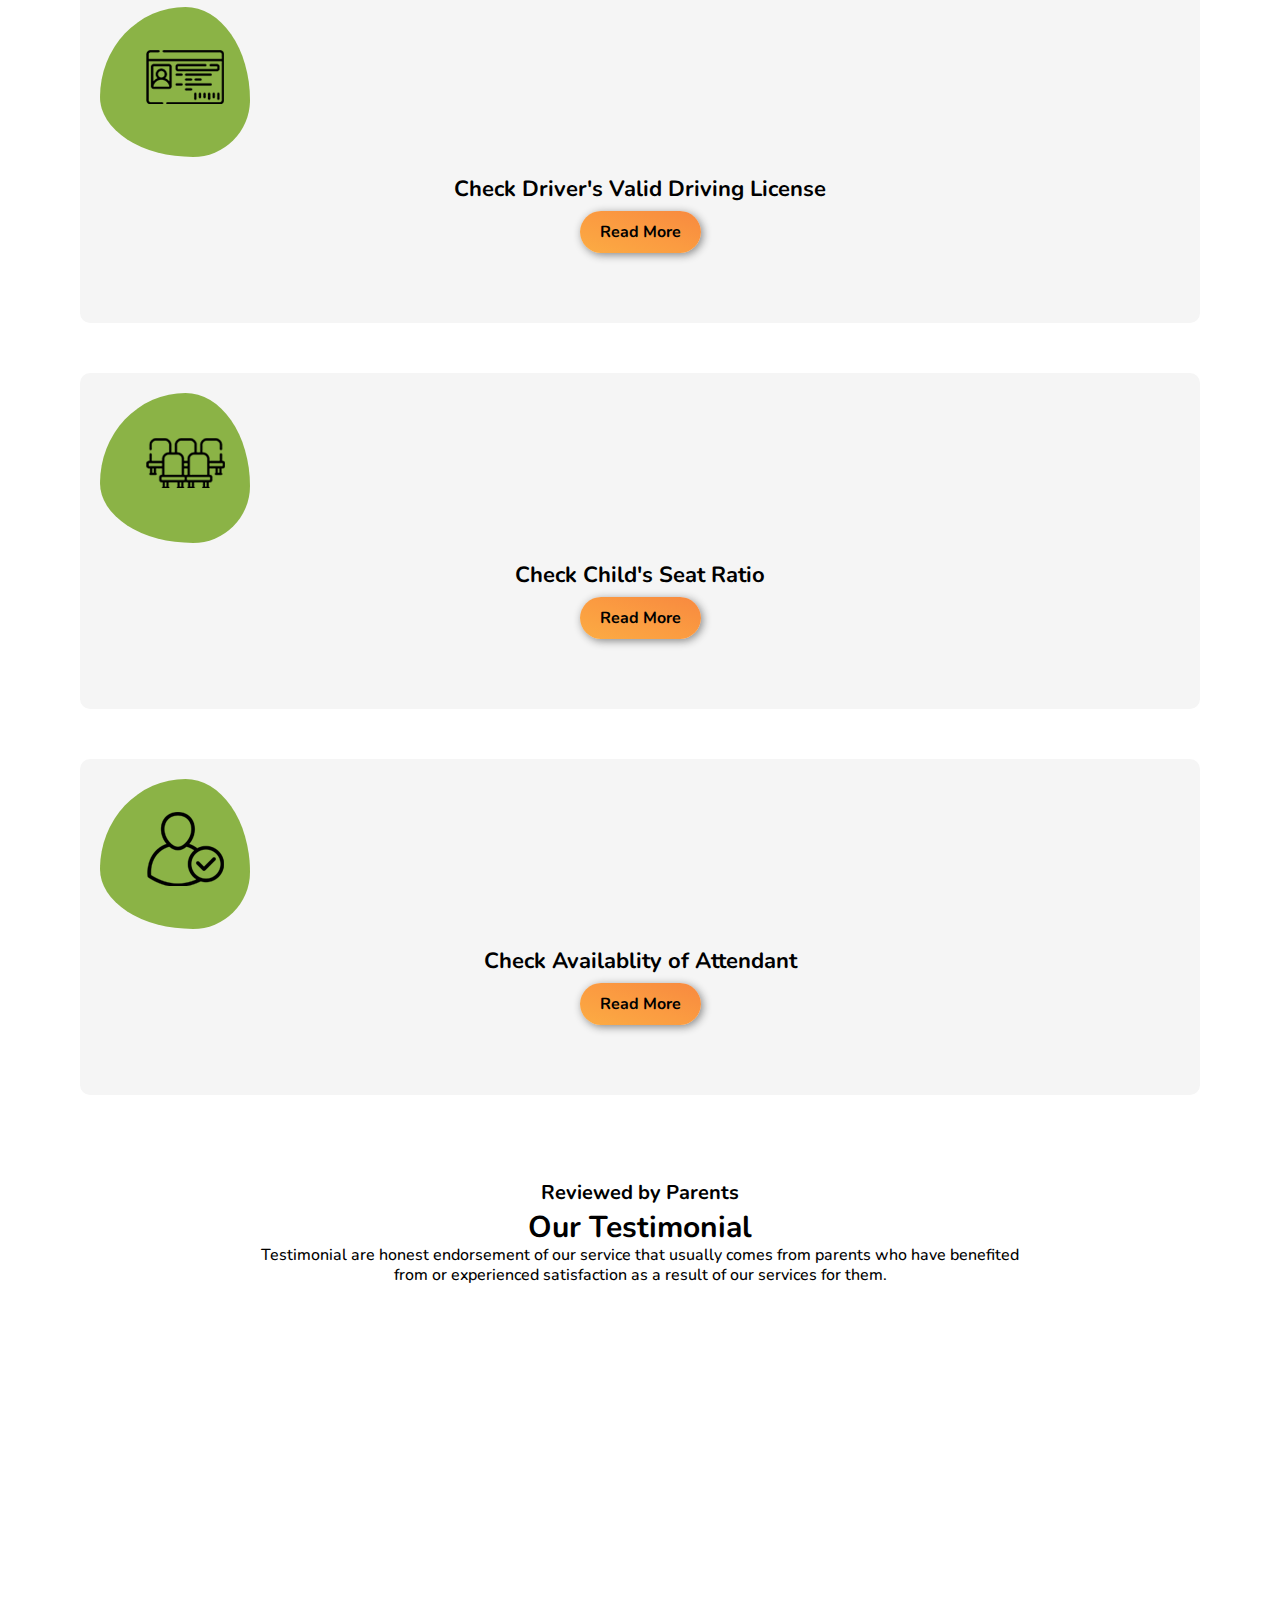
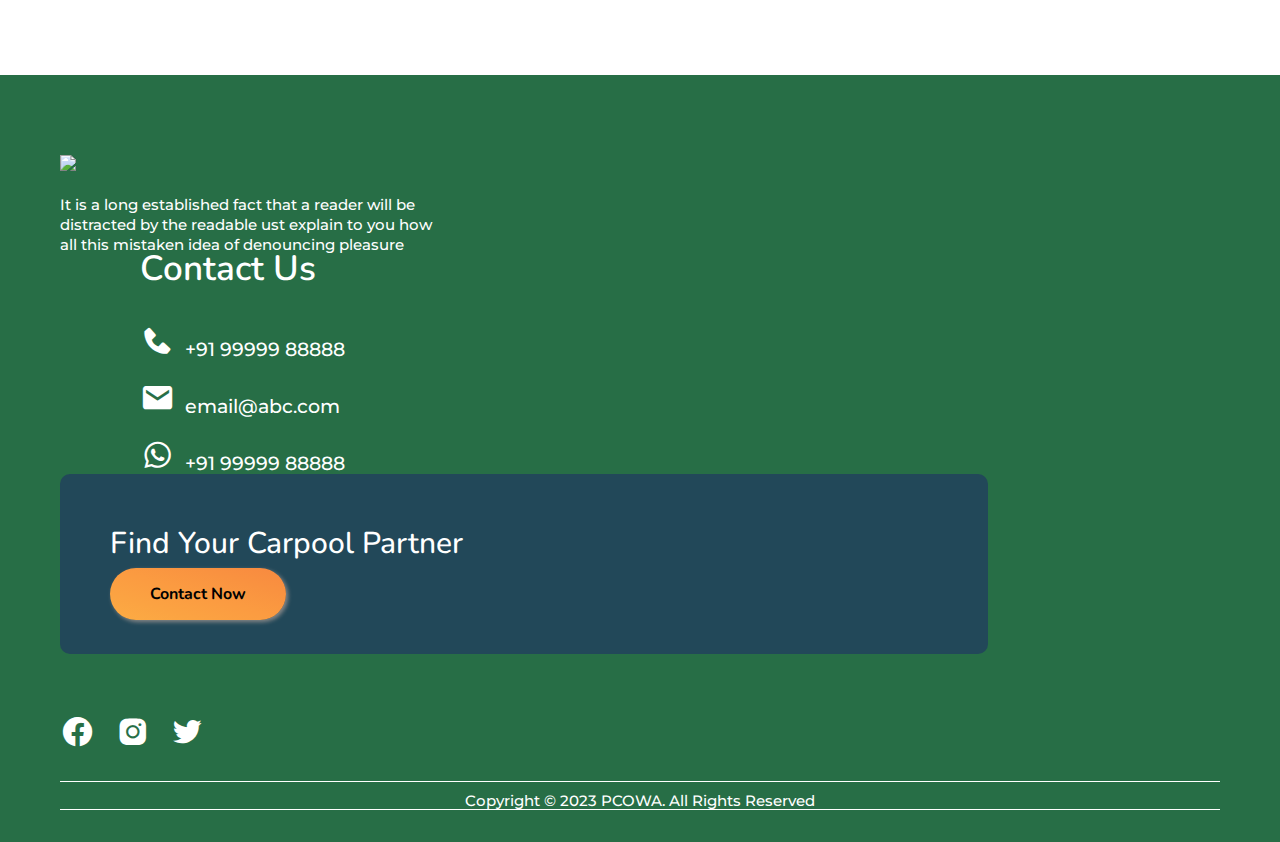
==== commit 90009cc0: "Merge pull request #2 from Darkethic06/master" ====
--- a/index.html
+++ b/index.html
@@ -20,23 +20,32 @@
     integrity="sha512-tS3S5qG0BlhnQROyJXvNjeEM4UpMXHrQfTGmbQ1gKmelCxlSEBUaxhRBj/EFTzpbP4RVSrpEikbmdJobCvhE3g=="
     crossorigin="anonymous" referrerpolicy="no-referrer" />
 
-  <link rel="stylesheet"
-    href="https://cdnjs.cloudflare.com/ajax/libs/OwlCarousel2/2.3.4/assets/owl.theme.default.min.css"
-    integrity="sha512-sMXtMNL1zRzolHYKEujM2AqCLUR9F2C4/05cdbxjjLSRvMQIciEPCQZo++nk7go3BtSuK9kfa/s+a4f4i5pLkw=="
-    crossorigin="anonymous" referrerpolicy="no-referrer" />
-</head>
-
-<body>
-  <header>
-    <div class="logo"><img src="images/logo.png" /></div>
-    <div class="nav">
+    <link
+      rel="stylesheet"
+      href="https://cdnjs.cloudflare.com/ajax/libs/OwlCarousel2/2.3.4/assets/owl.theme.default.min.css"
+      integrity="sha512-sMXtMNL1zRzolHYKEujM2AqCLUR9F2C4/05cdbxjjLSRvMQIciEPCQZo++nk7go3BtSuK9kfa/s+a4f4i5pLkw=="
+      crossorigin="anonymous"
+      referrerpolicy="no-referrer"
+    />
+  </head>
+  <body>
+
+    <header>
+      <div class="logo"><a href="#"><img src="images/logo.png"></a></div>
+      
+      <div class="hamburger"><i class='bx bx-menu'></i></div>
+      
+      
+      <nav class="nav-bar">
       <ul>
-        <li><a href="#">Home</a></li>
-        <li><a href="#">About</a></li>
-        <li><a href="#">Contact</a></li>
+      <li><a href="#">Home</a></li>
+      <li><a href="#">Catalogue</a></li>
+      <li><a href="#">About</a></li>
+      <li><a href="#">Contact</a></li>
       </ul>
-    </div>
-  </header>
+      
+      </nav>
+      </header>
 
   <!------------------------BANNER------------------->
 
@@ -288,7 +297,23 @@
   <script src="js/myscript.js"></script>
 
 
-  </script>
-</body>
-
+    <script>
+      $(".owl-carousel").owlCarousel({
+        loop: true,
+        margin: 10,
+        nav: false,
+        responsive: {
+          0: {
+            items: 1,
+          },
+          600: {
+            items: 3,
+          },
+          1000: {
+            items: 3,
+          },
+        },
+      });
+    </script>
+  </body>
 </html>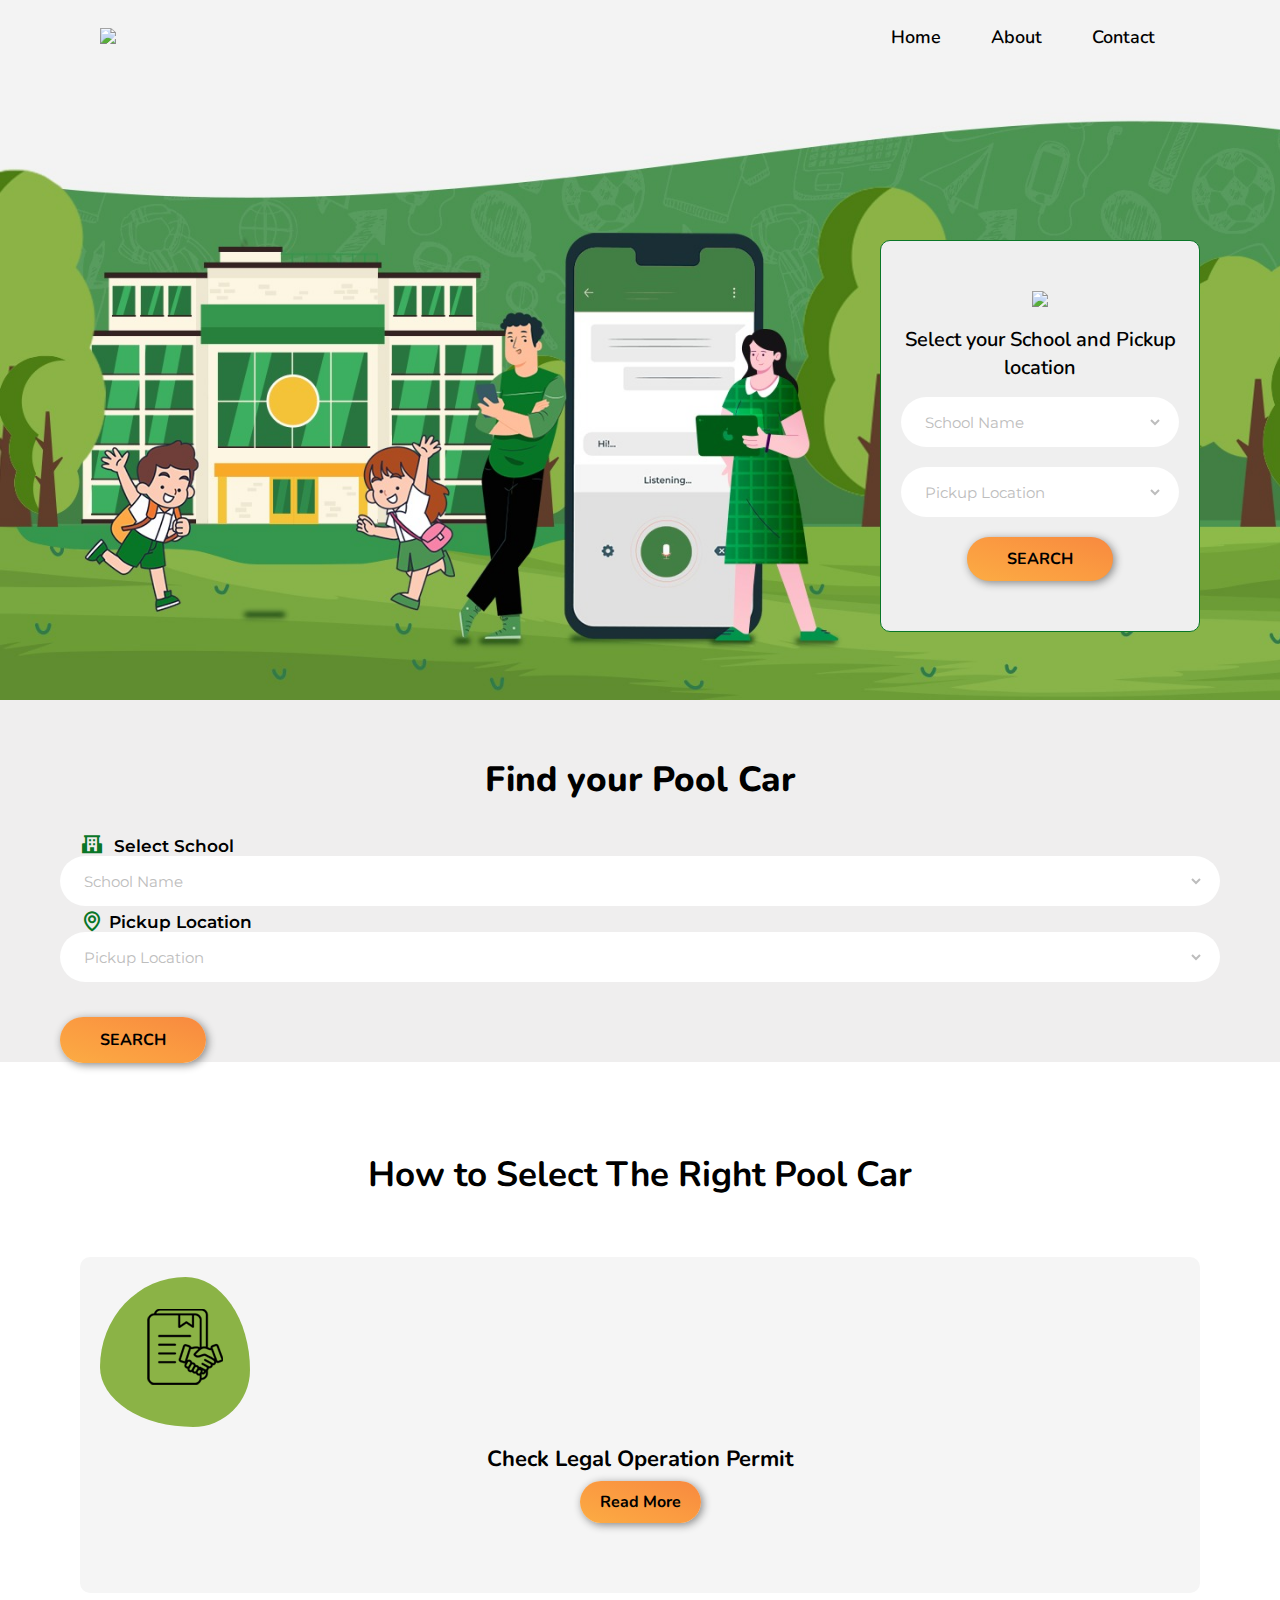
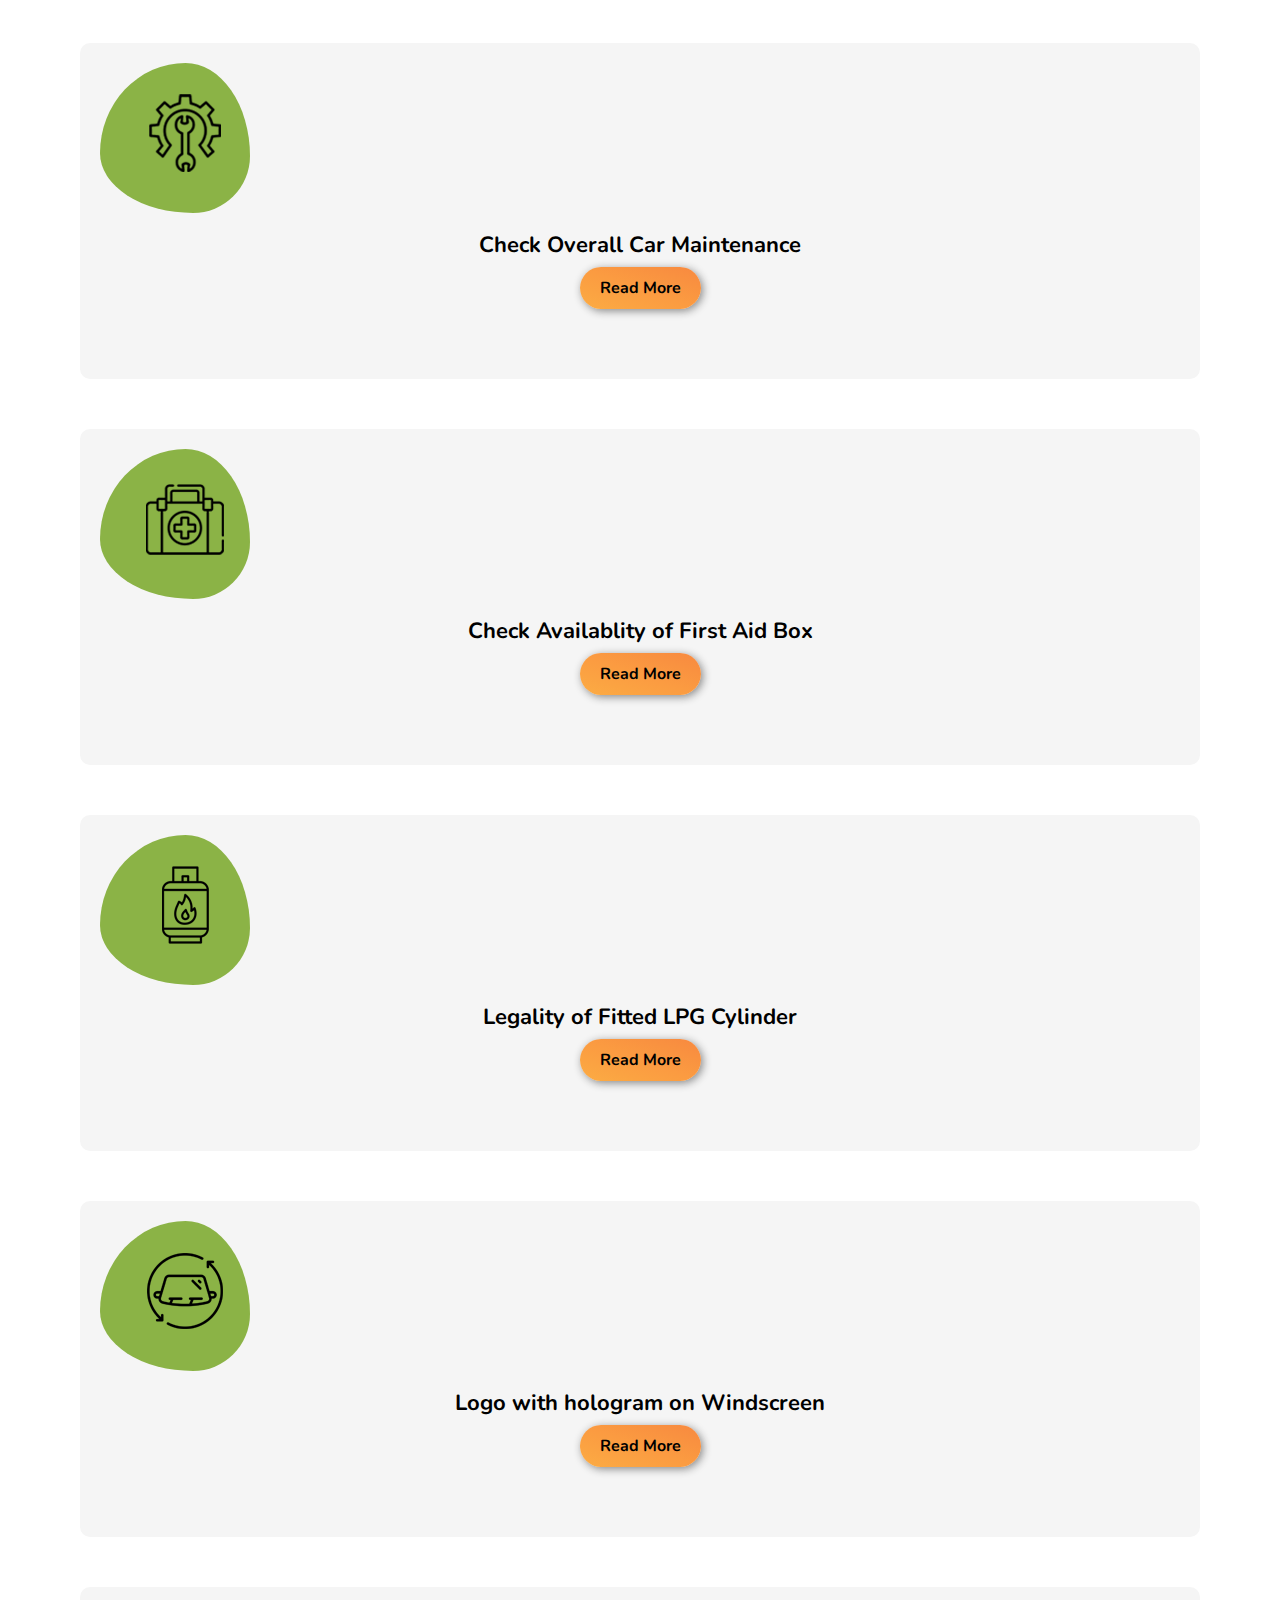
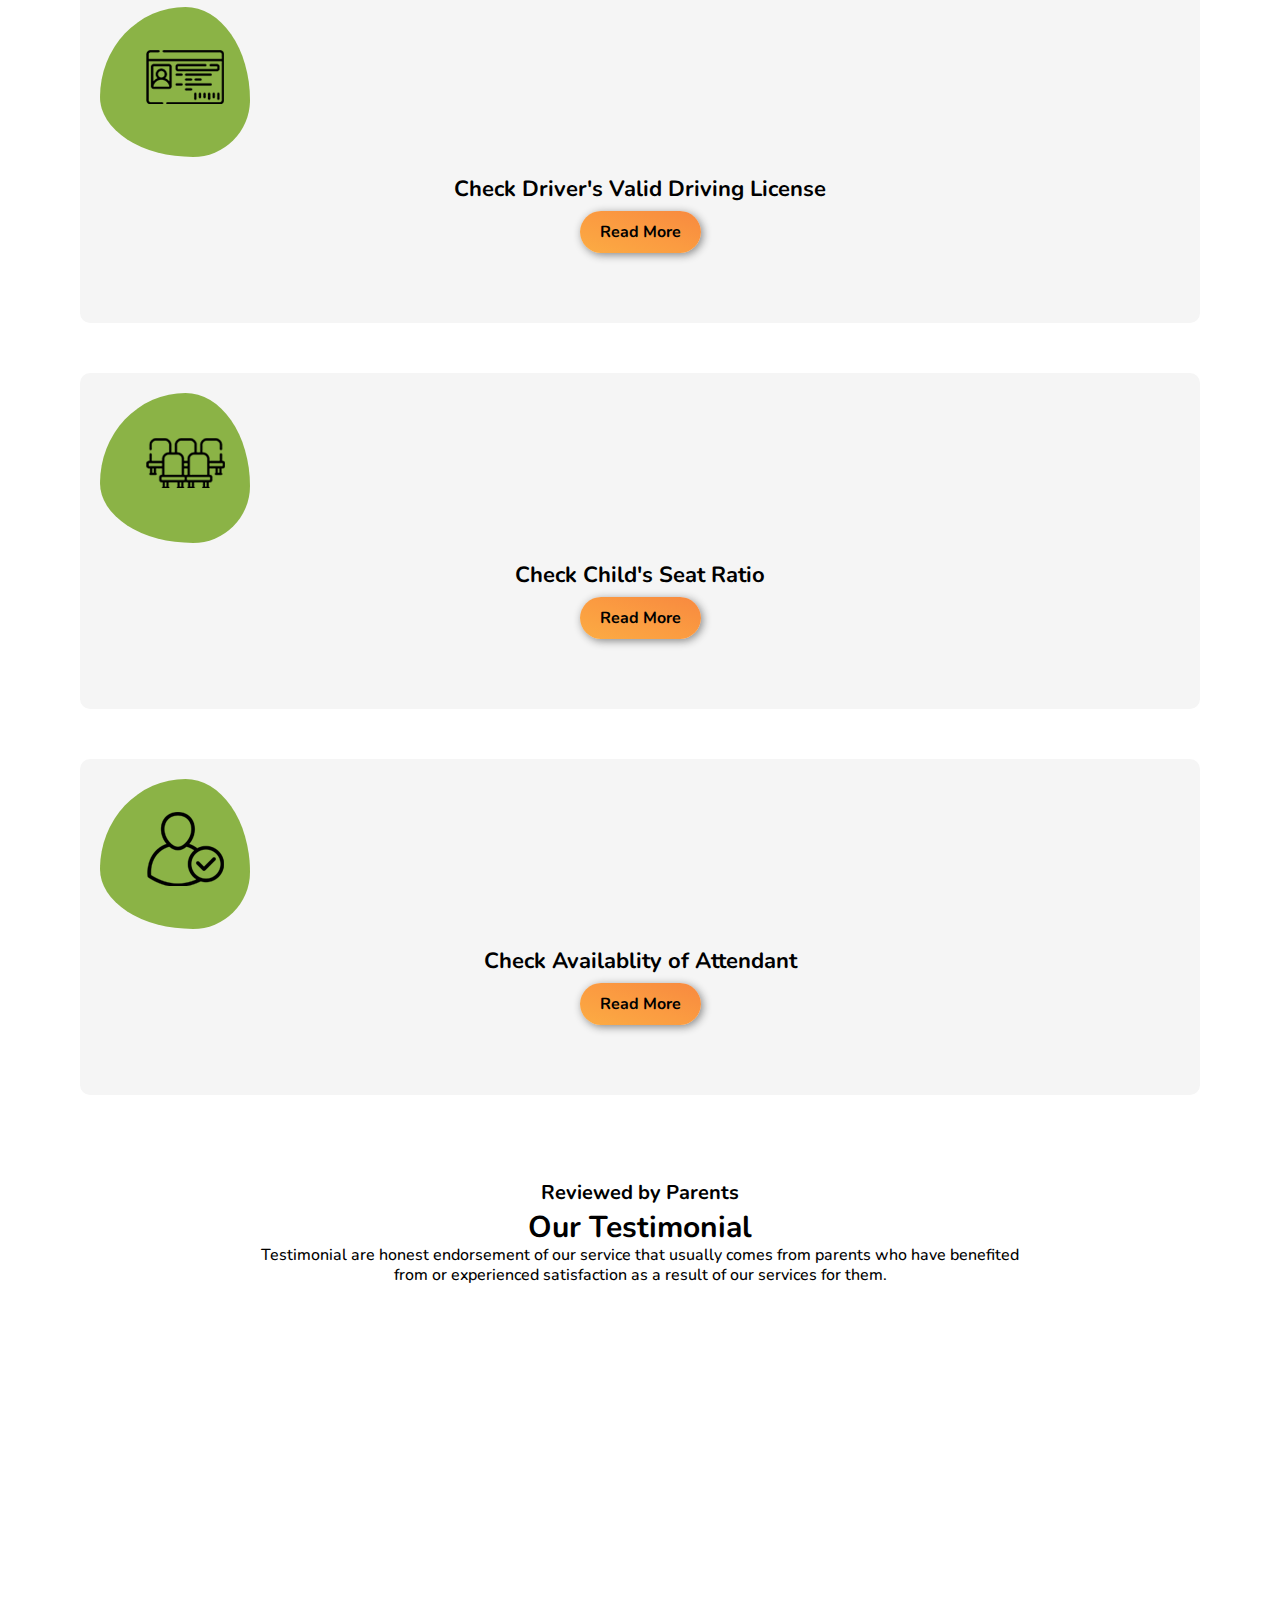
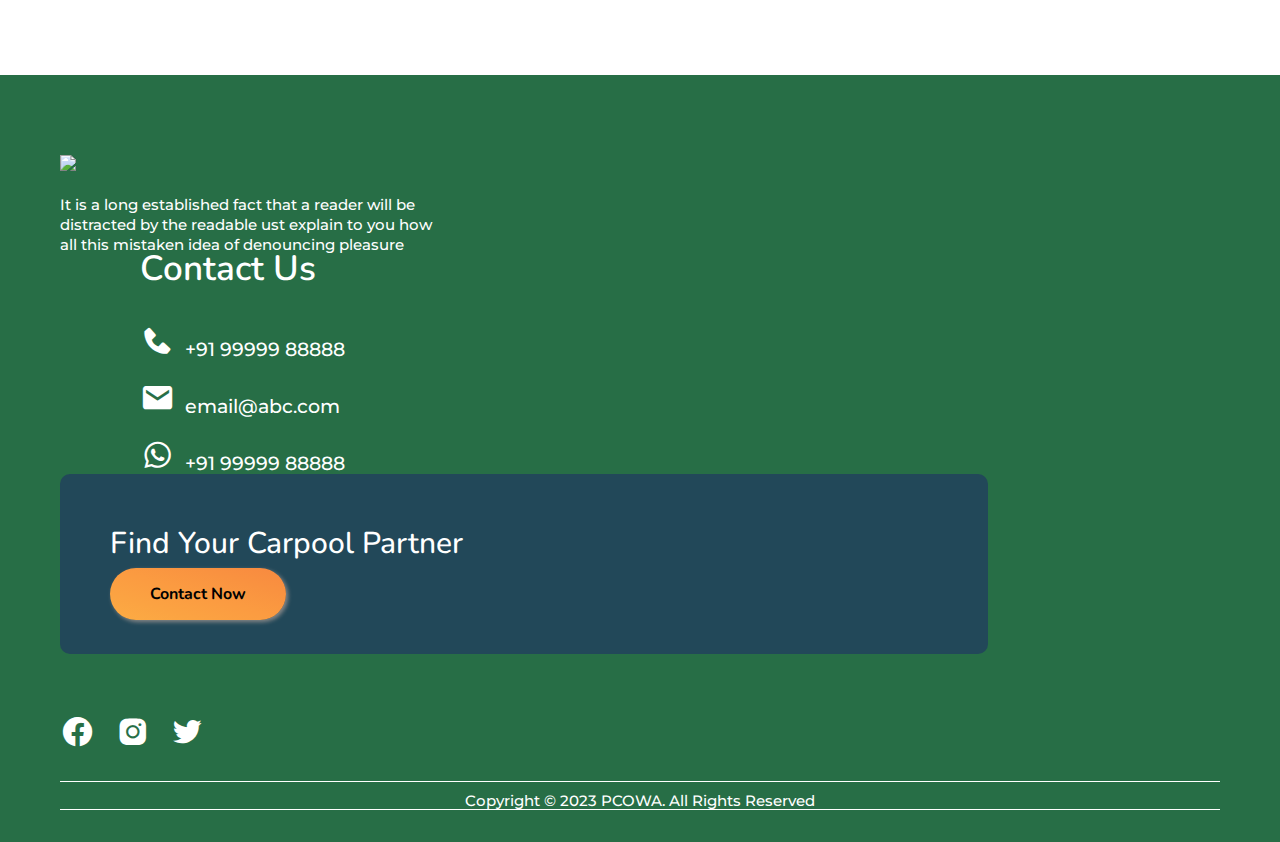
==== commit a7051538: "subhas/29-03-2023" ====
--- a/index.html
+++ b/index.html
@@ -38,10 +38,9 @@
       
       <nav class="nav-bar">
       <ul>
-      <li><a href="#">Home</a></li>
-      <li><a href="#">Catalogue</a></li>
-      <li><a href="#">About</a></li>
-      <li><a href="#">Contact</a></li>
+        <li><a href="index.html">Home</a></li>
+        <li><a href="about.html">About</a></li>
+        <li><a href="contact.html">Contact</a></li>
       </ul>
       
       </nav>
@@ -294,26 +293,8 @@
   <script src="https://cdnjs.cloudflare.com/ajax/libs/OwlCarousel2/2.3.4/owl.carousel.min.js"
     integrity="sha512-bPs7Ae6pVvhOSiIcyUClR7/q2OAsRiovw4vAkX+zJbw3ShAeeqezq50RIIcIURq7Oa20rW2n2q+fyXBNcU9lrw=="
     crossorigin="anonymous" referrerpolicy="no-referrer"></script>
-  <script src="js/myscript.js"></script>
-
-
-    <script>
-      $(".owl-carousel").owlCarousel({
-        loop: true,
-        margin: 10,
-        nav: false,
-        responsive: {
-          0: {
-            items: 1,
-          },
-          600: {
-            items: 3,
-          },
-          1000: {
-            items: 3,
-          },
-        },
-      });
-    </script>
+ 
+
+    <script src="js/myscript.js"></script>
   </body>
 </html>--- a/style/style.css
+++ b/style/style.css
@@ -475,3 +475,131 @@
 #vendordetail .vendor-text .bxl-whatsapp {
   padding: 0 0 20px 0;
 }
+
+
+
+/* =================================ABOUT PAGE================================ */
+
+
+#inbanner {
+  background:url(../images/Bannerabout03.jpg);
+  min-height:400px;
+  background-size: cover;
+  background-repeat: no-repeat;
+  position: relative;
+} 
+
+#inbanner .inbanner-text {position: absolute;
+  top:14rem;
+  left:44rem;
+}
+#inbanner h1{font: 700 35px/40px "Nunito", sans-serif;
+  color:var(--white);
+}
+
+#inabout{margin: 5rem 0;
+  padding:0 5rem;
+  display: flex;
+  align-items: center;
+  justify-content:center;
+}
+#inabout .inabout-text{padding: 0 0 0 50px;
+}
+#inabout .inabout-text h2{font:700 30px/40px "Nunito", sans-serif;
+  color:var(--black);
+  padding: 0 0 15px 0;
+}
+#inabout .inabout-text h2 span{color: var(--greenlight);
+}
+#inabout .inabout-text p{ font: 500 16px/20px "Nunito", sans-serif;
+  color: var(--black);
+  text-align:left;
+}
+
+
+
+/* =================================CONTACT PAGE================================ */
+
+
+#incontactbanner {
+  background:url(../images/Bannercontact.jpg);
+  min-height:400px;
+  background-size: cover;
+  background-repeat: no-repeat;
+  position: relative;
+} 
+
+#incontactbanner .inbanner-text {position: absolute;
+  top:14rem;
+  left:44rem;
+}
+
+#incontactbanner .inbanner-text h1{font: 700 35px/40px "Nunito", sans-serif;
+  color:var(--white);
+}
+
+#incontact{padding: 6rem 5rem;
+  display: flex;
+align-items: center;
+justify-content: center;
+}
+
+#incontact  .map{width: 50%;
+margin:0 40px 0 0;
+}
+
+#incontact .form-part{background:#fff;
+width: 50%;
+box-shadow: 2px 2px 12px #dcdcdc;
+}
+
+#incontact .form-part .form-area{width:100%;
+}
+
+#incontact .form-part .form-area h2{font: 700 35px/40px "Nunito", sans-serif;
+  color:var(--grey);
+  text-align: center;
+}
+
+#incontact .form-part .form-area form input{width: 100%;
+font: 400 14px/22px "Montserrat", sans-serif;
+color:var(--grey);
+height: 50px;
+padding: 0 0 0 15px;
+background: var(--white);
+border-radius: 40px;
+border: none;
+margin: 15px 0 0 0;
+outline: none;
+}
+#incontact .form-part .form-area form textarea{width: 100%;
+  height: 50px;
+  font: 400 14px/22px "Montserrat", sans-serif;
+color:var(--grey);
+height: 100px;
+padding:16px 0 0 18px;
+background: var(--white);
+border-radius: 40px;
+border: none;
+margin: 15px 0 0 0;
+outline: none;
+  }
+  #incontact .form-part .form-area .incontact-btn{
+    font: 700 16px/20px "Nunito", sans-serif;
+    color: var(--black);
+    background-image: linear-gradient(
+      to right top,
+      #fcac44,
+      #fba342,
+      #fb9b41,
+      #f99240,
+      #f88940
+    );
+    padding: 10px 20px;
+    border-radius: 40px;
+    text-decoration: none;
+    box-shadow: 2px 2px 8px #888888;
+    margin:20px auto;
+    display: table;
+    border: none;
+  }
--- a/style/responsive.css
+++ b/style/responsive.css
@@ -47,6 +47,39 @@
     top: 18rem;
     left: 4rem;
   }
+
+  #inbanner .inbanner-text {position: absolute;
+    top:12rem;
+    left:26rem;
+  }  
+
+  #inabout{display: block;
+    margin: 5rem 0;
+    padding: 0 3rem;
+  }
+  #inabout .inabout-text{width:100%;
+    padding: 0 0 0 20px;
+  }
+  #inabout .inabout-pic{width:100%;
+  }
+  #inabout .inabout-pic img {
+    margin: 0 0 3rem 7rem;
+}
+
+#incontact {
+  padding: 6rem 2rem;
+}
+#incontactbanner .inbanner-text {position: absolute;
+  top:12rem;
+  left:26rem;
+}  
+
+#incontact .form-area {
+  padding: 60px 40px 60px 40px;
+}
+
+
+
 }
 
 /* ==========================================770======================== */
@@ -73,6 +106,28 @@
     top: 10rem;
     left: 30rem;
   }
+
+
+  #inbanner .inbanner-text {position: absolute;
+    top:12rem;
+    left:18rem;
+    padding: 0 0 0 0px;
+  }
+  #inabout .inabout-pic img {
+    margin: 0 0 3rem 0rem;
+}
+
+
+#incontactbanner .inbanner-text  {position: absolute;
+  top:12rem;
+  left:18rem;
+  padding: 0 0 0 0px;
+}
+#incontact .form-area {
+  padding: 60px 15px 60px 15px;
+}
+
+
 }
 
 /* ==========================================740======================== */
@@ -99,11 +154,26 @@
   .footer-box .footer-contact-box {
     padding: 20px 0 20px 15px;
   }
+
+
+  #inabout .inabout-pic img {
+    margin: 0px 0px 3rem 0rem;
+    width: 630px;
+    height: 400px;
+  }
+
 }
 
 /* ==========================================670======================== */
 
 @media only screen and (max-width: 670px) {
+
+  #inabout .inabout-pic img {
+    margin: 0px 0px 3rem 0rem;
+    width: 575px;
+    height: 400px;
+}
+
 }
 
 /* ==========================================420======================== */
@@ -225,9 +295,128 @@
   #vendordetail .vendor-text {
     padding: 10px 0 0 10px;
   }
+
+
+  #inbanner {
+    min-height: 331px;
+  }
+  #inabout {
+    padding: 0 1rem;
+  }
+  #inabout .inabout-text {
+    padding: 0 0 0 0px;
+  }
+    #inbanner .inbanner-text {position: absolute;
+      top:12rem;
+      left:9rem;
+    }
+  
+    #inabout .inabout-pic img {
+      margin: 0 0 3rem 0rem;
+      width: 372px;
+      height: 269px;
+  }
+  
+  #inabout .inabout-text h2{
+    font-size: 25px;
+    line-height: 35px;
+  }
+  
+  #incontactbanner .inbanner-text {position: absolute;
+    top:12rem;
+    left:9rem;
+  }
+  
+  
+  #incontact{display: block;
+  }
+  #incontact .map{width:100%;
+  }
+  #incontact .form-part{width:100%;
+  margin: 20px 0 0 0;
+  }
+  
+
+
 }
 
 /* ==========================================380======================== */
 
 @media only screen and (max-width: 380px) {
-}
+
+
+  #inabout .inabout-pic img {
+    width: 340px;
+    height: 262px;
+}
+
+}
+
+
+
+/* ==========================================362======================== */
+
+@media only screen and (max-width: 362px) {
+
+  .car-heading {
+    font-size: 22px;
+    line-height: 20px;
+}
+
+
+.form-area form label {
+  font-size: 15px;
+  line-height: 20px;
+}
+
+#poolcarselect h2 {
+  font-size: 20px;
+  line-height: 5px;
+}
+#poolcarselect .child h3 {
+  font-size: 16px;
+  line-height: 20px;
+}
+  
+.readmore {
+  padding: 10px 18px;
+}
+
+.register h5 {
+  font-size: 27px;
+  line-height: 33px;
+}
+
+#poolcarselect .child {
+  padding: 20px 20px 20px 10px;
+}
+
+
+
+#vendordetail .child .vendor-text .call-now {
+  top: 33.5rem;
+  left: 7rem;
+}
+
+
+
+#inbanner .inbanner-text {position: absolute;
+  top:12rem;
+  left:6rem;
+}
+
+#inabout .inabout-pic img {
+  width: 330px;
+  height: 262px;
+}
+
+
+
+#incontactbanner .inbanner-text {position: absolute;
+  top:12rem;
+  left:6rem;
+}
+
+
+
+}
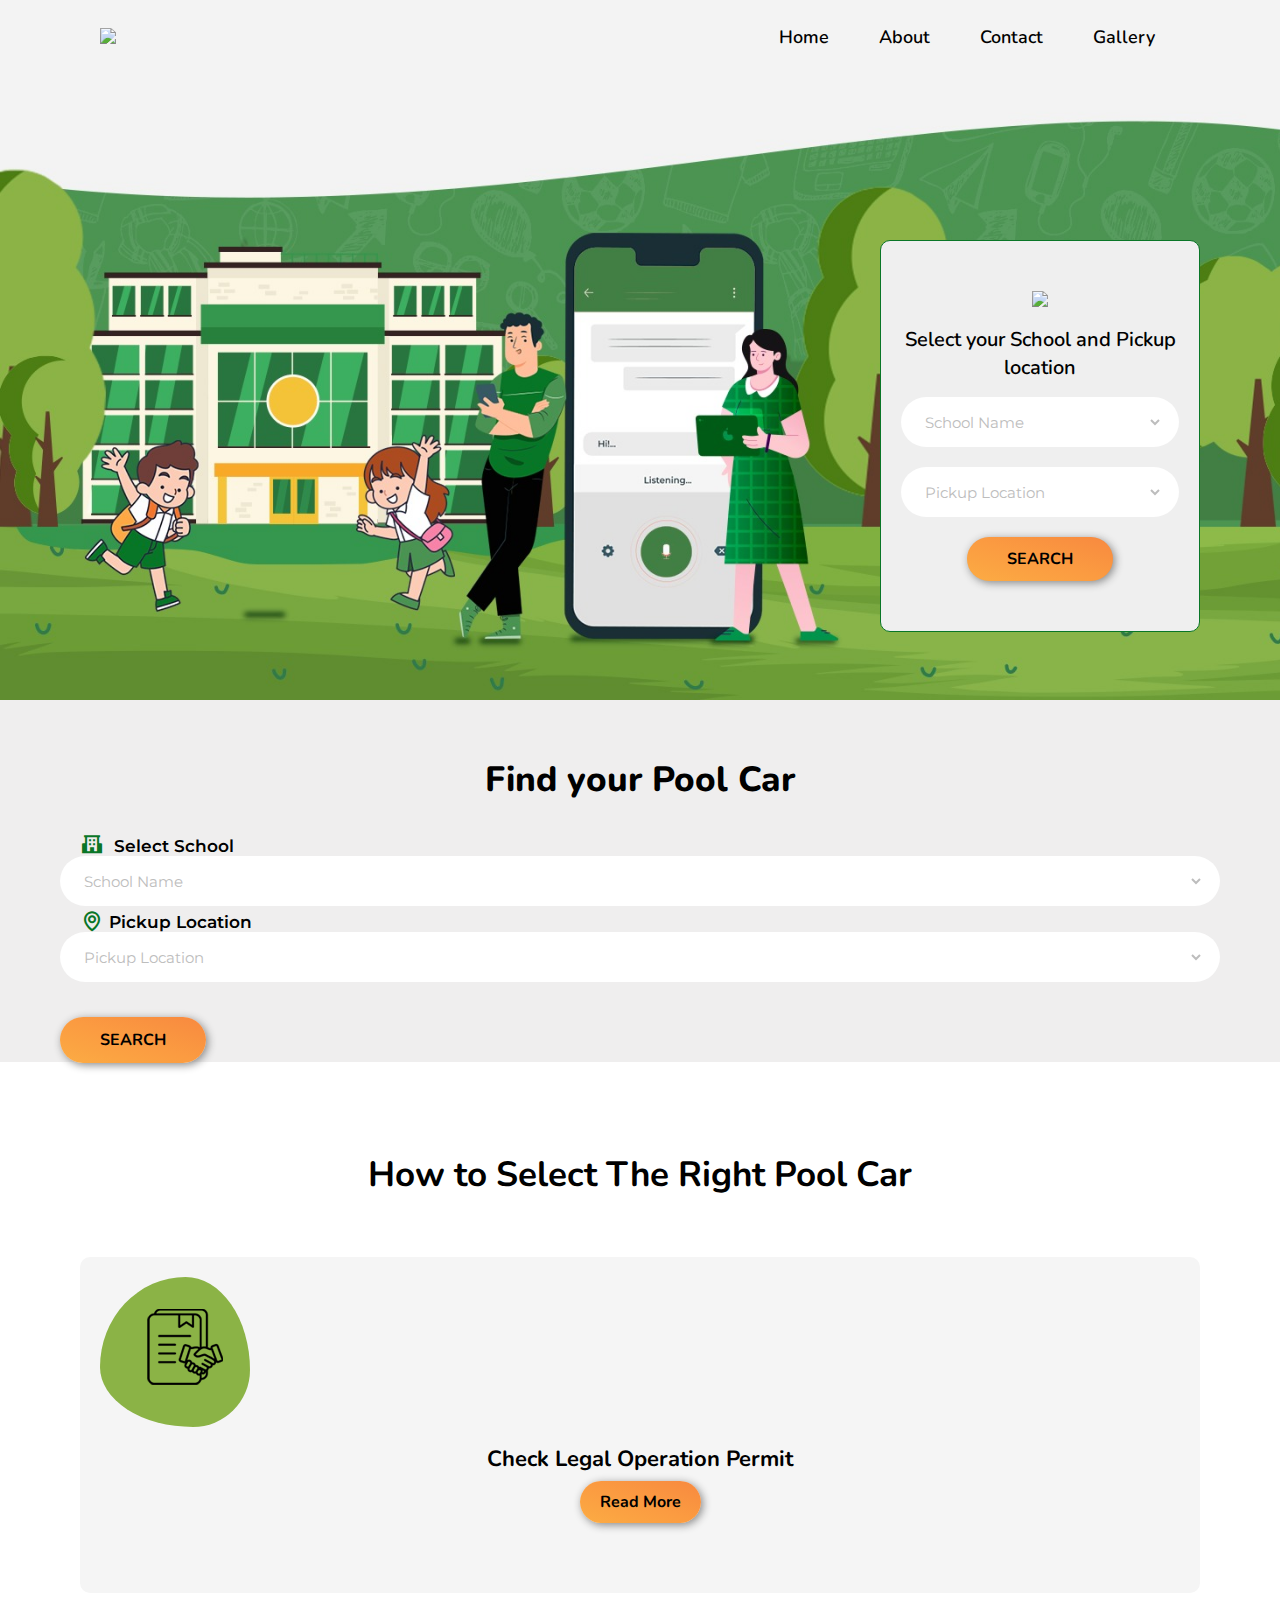
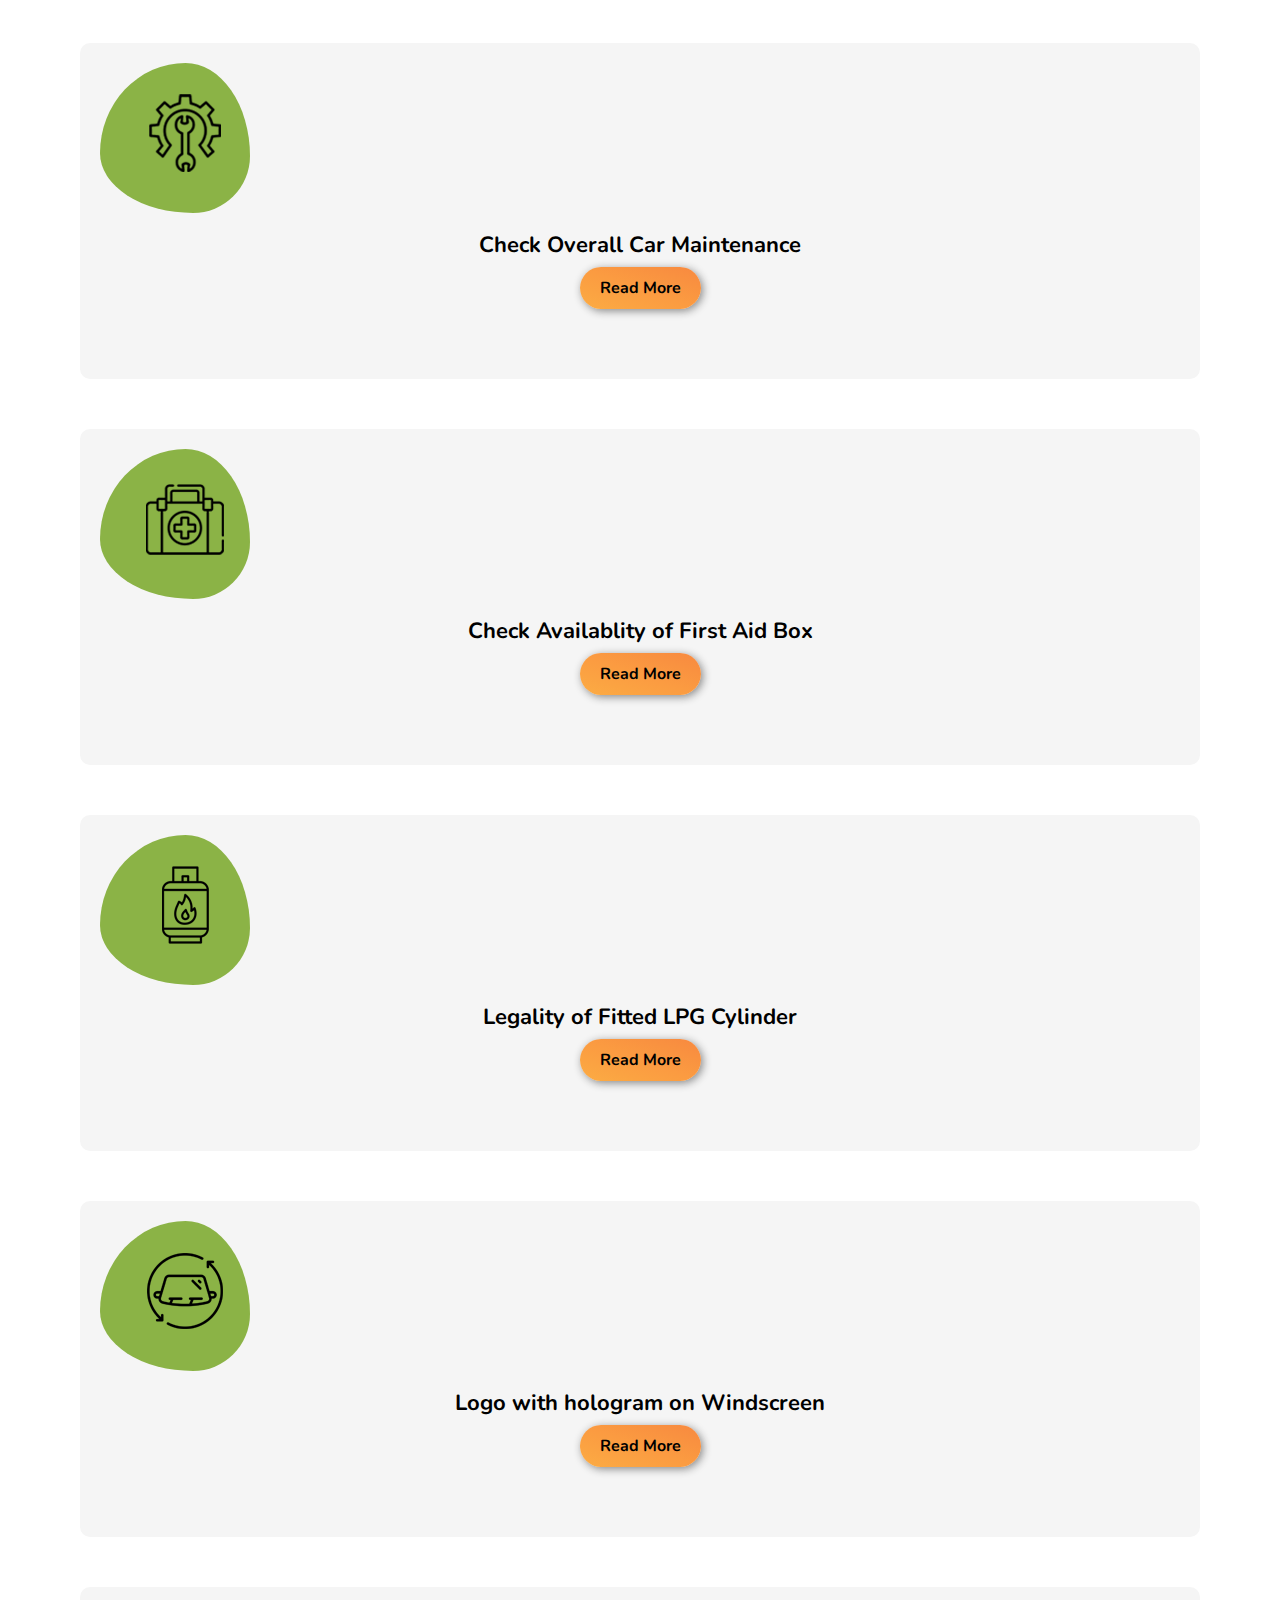
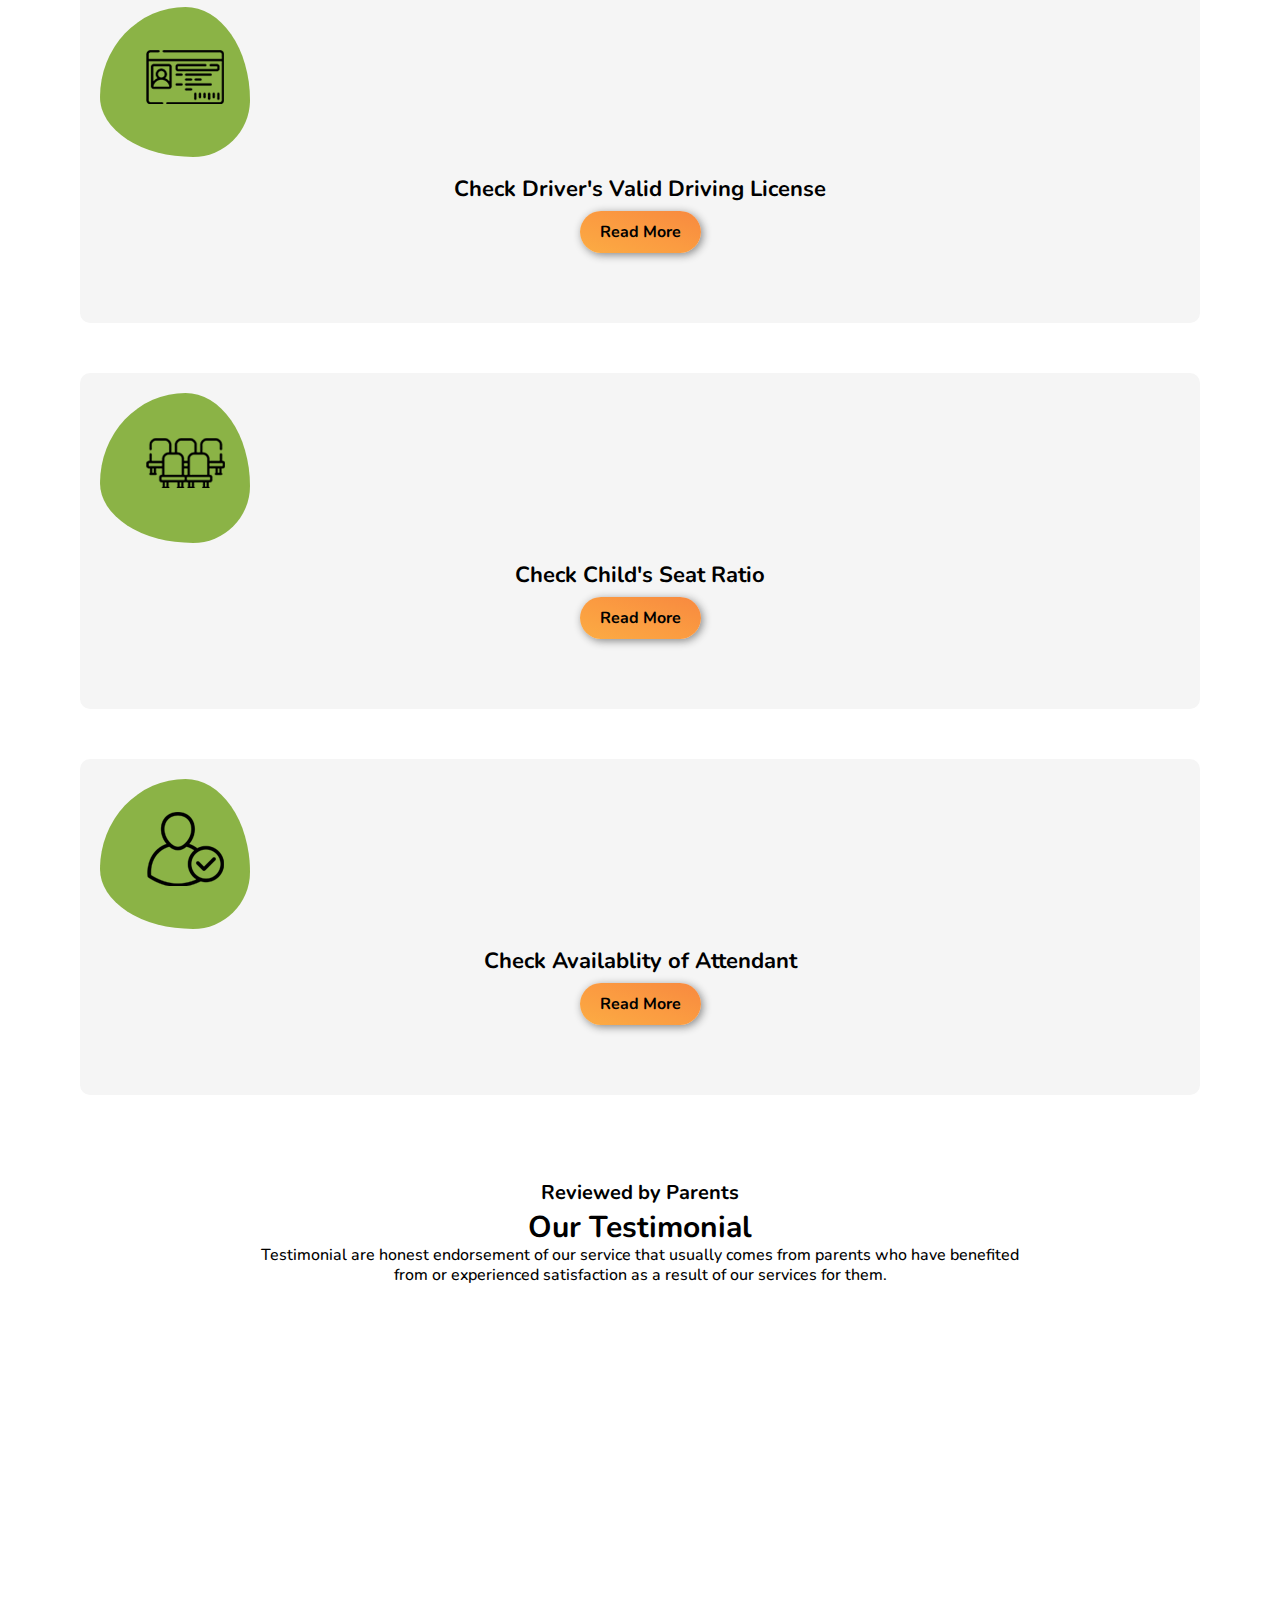
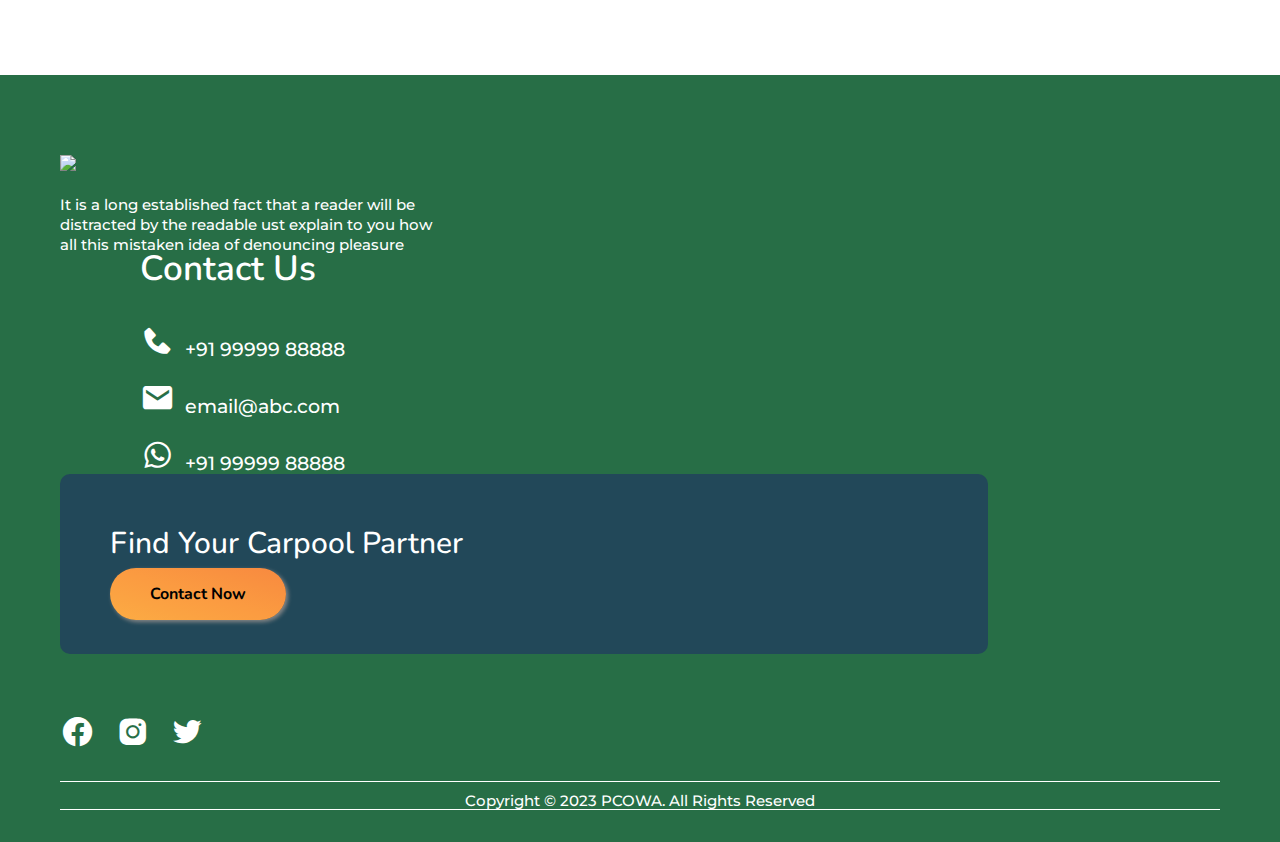
==== commit eed0ef81: "subhas/05.04.2023" ====
--- a/index.html
+++ b/index.html
@@ -1,24 +1,34 @@
 <!DOCTYPE html>
 <html lang="en">
-
-<head>
-  <title>PCOWA</title>
-  <!-- Required meta tags -->
-  <meta charset="utf-8" />
-  <meta name="viewport" content="width=device-width, initial-scale=1" />
-
-  <!-- Bootstrap CSS -->
-  <link href="https://cdn.jsdelivr.net/npm/bootstrap@5.0.2/dist/css/bootstrap.min.css" rel="stylesheet"
-    integrity="sha384-EVSTQN3/azprG1Anm3QDgpJLIm9Nao0Yz1ztcQTwFspd3yD65VohhpuuCOmLASjC" crossorigin="anonymous" />
-  <!-- Boxicon-->
-  <link href="https://unpkg.com/boxicons@2.1.4/css/boxicons.min.css" rel="stylesheet" />
-
-  <link rel="stylesheet" type="text/css" href="./style/style.css" />
-  <link rel="stylesheet" type="text/css" href="/style/responsive.css" />
-
-  <link rel="stylesheet" href="https://cdnjs.cloudflare.com/ajax/libs/OwlCarousel2/2.3.4/assets/owl.carousel.min.css"
-    integrity="sha512-tS3S5qG0BlhnQROyJXvNjeEM4UpMXHrQfTGmbQ1gKmelCxlSEBUaxhRBj/EFTzpbP4RVSrpEikbmdJobCvhE3g=="
-    crossorigin="anonymous" referrerpolicy="no-referrer" />
+  <head>
+    <title>PCOWA</title>
+    <!-- Required meta tags -->
+    <meta charset="utf-8" />
+    <meta name="viewport" content="width=device-width, initial-scale=1" />
+
+    <!-- Bootstrap CSS -->
+    <link
+      href="https://cdn.jsdelivr.net/npm/bootstrap@5.0.2/dist/css/bootstrap.min.css"
+      rel="stylesheet"
+      integrity="sha384-EVSTQN3/azprG1Anm3QDgpJLIm9Nao0Yz1ztcQTwFspd3yD65VohhpuuCOmLASjC"
+      crossorigin="anonymous"
+    />
+    <!-- Boxicon-->
+    <link
+      href="https://unpkg.com/boxicons@2.1.4/css/boxicons.min.css"
+      rel="stylesheet"
+    />
+
+    <link rel="stylesheet" type="text/css" href="./style/style.css" />
+    <link rel="stylesheet" type="text/css" href="/style/responsive.css" />
+
+    <link
+      rel="stylesheet"
+      href="https://cdnjs.cloudflare.com/ajax/libs/OwlCarousel2/2.3.4/assets/owl.carousel.min.css"
+      integrity="sha512-tS3S5qG0BlhnQROyJXvNjeEM4UpMXHrQfTGmbQ1gKmelCxlSEBUaxhRBj/EFTzpbP4RVSrpEikbmdJobCvhE3g=="
+      crossorigin="anonymous"
+      referrerpolicy="no-referrer"
+    />
 
     <link
       rel="stylesheet"
@@ -29,272 +39,397 @@
     />
   </head>
   <body>
-
     <header>
-      <div class="logo"><a href="#"><img src="images/logo.png"></a></div>
-      
-      <div class="hamburger"><i class='bx bx-menu'></i></div>
-      
-      
+      <div class="logo">
+        <a href="#"><img src="images/logo.png" /></a>
+      </div>
+
+      <div class="hamburger"><i class="bx bx-menu"></i></div>
+
       <nav class="nav-bar">
-      <ul>
-        <li><a href="index.html">Home</a></li>
-        <li><a href="about.html">About</a></li>
-        <li><a href="contact.html">Contact</a></li>
-      </ul>
-      
+        <ul>
+          <li><a href="index.html">Home</a></li>
+          <li><a href="about.html">About</a></li>
+          <li><a href="contact.html">Contact</a></li>
+          <li><a href="gallery.html">Gallery</a></li>
+        </ul>
       </nav>
-      </header>
-
-  <!------------------------BANNER------------------->
-
-  <div id="banner">
-    <div class="banner-box">
-      <center>
-        <p class="banner-logo"><img src="images/logo.png" /></p>
-      </center>
-      <h2>Select your School and Pickup location</h2>
-
-      <div>
-        <form>
-          <select name="cars" id="cars">
-            <option value="volvo" disabled selected>School Name</option>
-            <option value="saab">South Point Morning</option>
-            <option value="mercedes">South Point Day</option>
-            <option value="audi">South Point Afternoon</option>
-          </select>
-
-          <select name="cars" id="cars pickup">
-            <option value="volvo" disabled selected>Pickup Location</option>
-            <option value="saab">Dumdum</option>
-            <option value="mercedes">Bhowanipur</option>
-            <option value="audi">Behala</option>
-          </select>
-
-          <button type="submit" class="banner-box-btn">SEARCH</button>
-        </form>
+    </header>
+
+    <!------------------------BANNER------------------->
+
+    <div id="banner">
+      <div class="banner-box">
+        <center>
+          <p class="banner-logo"><img src="images/logo.png" /></p>
+        </center>
+        <h2>Select your School and Pickup location</h2>
+
+        <div>
+          <form>
+            <select name="cars" id="cars">
+              <option value="volvo" disabled selected>School Name</option>
+              <option value="saab">South Point Morning</option>
+              <option value="mercedes">South Point Day</option>
+              <option value="audi">South Point Afternoon</option>
+            </select>
+
+            <select name="cars" id="cars pickup">
+              <option value="volvo" disabled selected>Pickup Location</option>
+              <option value="saab">Dumdum</option>
+              <option value="mercedes">Bhowanipur</option>
+              <option value="audi">Behala</option>
+            </select>
+
+            <button type="submit" class="banner-box-btn">SEARCH</button>
+          </form>
+        </div>
       </div>
     </div>
-  </div>
-
-  <!------------------------FIND POOL CAR------------------->
-
-  <div class="container form-area my-5">
-    <h1 class="text-center car-heading">Find your Pool Car</h1>
-    <form action="">
-      <div class="row mx-auto">
-        <div class="col-lg-5 col-md-5 col-sm-12">
-          <label> <i class="bx bxs-school"></i> Select School</label>
-          <select name="cars" id="cars">
-            <option value="volvo" disabled selected>School Name</option>
-            <option value="saab">South Point Morning</option>
-            <option value="mercedes">South Point Day</option>
-            <option value="audi">South Point Afternoon</option>
-          </select>
-        </div>
-
-        <div class="col-lg-5 col-md-5 col-sm-12">
-          <label><i class="bx bx-map"></i>Pickup Location</label>
-          <select name="cars" id="cars">
-            <option value="0" disabled selected>Pickup Location</option>
-            <option value="saab">Dumdum</option>
-            <option value="mercedes">Bhowanipur</option>
-            <option value="audi">Behala</option>
-          </select>
-        </div>
-        <div class="col-lg-2 col-md-2 col-12">
-          <a href="#" class="banner-box-btn" id="find-btn">SEARCH</a>
-        </div>
-      </div>
-    </form>
-  </div>
-
-  <!------------------------HOW TO SELECT THE RIGHT POOL CAR------------------->
-  <div id="poolcarselect">
-    <h2>How to Select The Right Pool Car</h2>
-
-    <div class="row">
-      <div class="col-lg-3 col-md-6 col-6">
-        <div class="child text-center">
-          <p class="oval mx-auto">
-            <img src="images/i1-legal permit holder.png" />
-          </p>
-          <h3>Check Legal Operation Permit</h3>
-          <a href="#" class="readmore">Read More</a>
-        </div>
-      </div>
-
-      <div class="col-lg-3 col-md-6 col-6">
-        <div class="child">
-          <p class="oval mx-auto">
-            <img src="images/i2-Check Overall Car Maintenance.png" />
-          </p>
-          <h3>Check Overall Car Maintenance</h3>
-          <a href="#" class="readmore">Read More</a>
-        </div>
-      </div>
-
-      <div class="col-lg-3 col-md-6 col-6">
-        <div class="child">
-          <p class="oval mx-auto">
-            <img src="images/i3-Check Availablity of First Aid Box.png" />
-          </p>
-          <h3>Check Availablity of First Aid Box</h3>
-          <a href="#" class="readmore">Read More</a>
-        </div>
-      </div>
-
-      <div class="col-lg-3 col-md-6 col-6">
-        <div class="child">
-          <p class="oval mx-auto">
-            <img src="images/i4-Confirm Legality of Fitted LPG Cylinder.png" />
-          </p>
-          <h3>Legality of Fitted LPG Cylinder</h3>
-          <a href="#" class="readmore">Read More</a>
-        </div>
-      </div>
-
-      <div class="col-lg-3 col-md-6 col-6">
-        <div class="child">
-          <p class="oval mx-auto">
-            <img src="images/i5-Logo with hologram on Windscreen.png" />
-          </p>
-          <h3>Logo with hologram on Windscreen</h3>
-          <a href="#" class="readmore">Read More</a>
-        </div>
-      </div>
-
-      <div class="col-lg-3 col-md-6 col-6">
-        <div class="child">
-          <p class="oval mx-auto">
-            <img src="images/i6-Driver's Valid Driving License.png" />
-          </p>
-          <h3>Check Driver's Valid Driving License</h3>
-          <a href="#" class="readmore">Read More</a>
-        </div>
-      </div>
-
-      <div class="col-lg-3 col-md-6 col-6">
-        <div class="child">
-          <p class="oval mx-auto">
-            <img src="images/i7-Check Child's Seat Ratio.png" />
-          </p>
-          <h3>Check Child's Seat Ratio</h3>
-          <a href="#" class="readmore">Read More</a>
-        </div>
-      </div>
-
-      <div class="col-lg-3 col-md-6 col-6">
-        <div class="child">
-          <p class="oval mx-auto">
-            <img src="images/i8-Check Availablity of Attendant.png" />
-          </p>
-          <h3>Check Availablity of Attendant</h3>
-          <a href="#" class="readmore">Read More</a>
+
+    <!------------------------FIND POOL CAR------------------->
+
+    <div class="container form-area my-5">
+      <h1 class="text-center car-heading">Find your Pool Car</h1>
+      <form action="">
+        <div class="row mx-auto">
+          <div class="col-lg-5 col-md-5 col-sm-12">
+            <label> <i class="bx bxs-school"></i> Select School</label>
+            <select name="cars" id="cars">
+              <option value="volvo" disabled selected>School Name</option>
+              <option value="saab">South Point Morning</option>
+              <option value="mercedes">South Point Day</option>
+              <option value="audi">South Point Afternoon</option>
+            </select>
+          </div>
+
+          <div class="col-lg-5 col-md-5 col-sm-12">
+            <label><i class="bx bx-map"></i>Pickup Location</label>
+            <select name="cars" id="cars">
+              <option value="0" disabled selected>Pickup Location</option>
+              <option value="saab">Dumdum</option>
+              <option value="mercedes">Bhowanipur</option>
+              <option value="audi">Behala</option>
+            </select>
+          </div>
+          <div class="col-lg-2 col-md-2 col-12">
+            <a href="#" class="banner-box-btn" id="find-btn">SEARCH</a>
+          </div>
+        </div>
+      </form>
+    </div>
+
+    <!------------------------HOW TO SELECT THE RIGHT POOL CAR------------------->
+    <div id="poolcarselect">
+      <h2>How to Select The Right Pool Car</h2>
+
+      <div class="row">
+        <div class="col-lg-3 col-md-6 col-6">
+          <div class="child text-center">
+            <p class="oval mx-auto">
+              <img src="images/i1-legal permit holder.png" />
+            </p>
+            <h3>Check Legal Operation Permit</h3>
+            <a href="#" class="readmore">Read More</a>
+          </div>
+        </div>
+
+        <div class="col-lg-3 col-md-6 col-6">
+          <div class="child">
+            <p class="oval mx-auto">
+              <img src="images/i2-Check Overall Car Maintenance.png" />
+            </p>
+            <h3>Check Overall Car Maintenance</h3>
+            <a href="#" class="readmore">Read More</a>
+          </div>
+        </div>
+
+        <div class="col-lg-3 col-md-6 col-6">
+          <div class="child">
+            <p class="oval mx-auto">
+              <img src="images/i3-Check Availablity of First Aid Box.png" />
+            </p>
+            <h3>Check Availablity of First Aid Box</h3>
+            <a href="#" class="readmore">Read More</a>
+          </div>
+        </div>
+
+        <div class="col-lg-3 col-md-6 col-6">
+          <div class="child">
+            <p class="oval mx-auto">
+              <img
+                src="images/i4-Confirm Legality of Fitted LPG Cylinder.png"
+              />
+            </p>
+            <h3>Legality of Fitted LPG Cylinder</h3>
+            <a href="#" class="readmore">Read More</a>
+          </div>
+        </div>
+
+        <div class="col-lg-3 col-md-6 col-6">
+          <div class="child">
+            <p class="oval mx-auto">
+              <img src="images/i5-Logo with hologram on Windscreen.png" />
+            </p>
+            <h3>Logo with hologram on Windscreen</h3>
+            <a href="#" class="readmore">Read More</a>
+          </div>
+        </div>
+
+        <div class="col-lg-3 col-md-6 col-6">
+          <div class="child">
+            <p class="oval mx-auto">
+              <img src="images/i6-Driver's Valid Driving License.png" />
+            </p>
+            <h3>Check Driver's Valid Driving License</h3>
+            <a href="#" class="readmore">Read More</a>
+          </div>
+        </div>
+
+        <div class="col-lg-3 col-md-6 col-6">
+          <div class="child">
+            <p class="oval mx-auto">
+              <img src="images/i7-Check Child's Seat Ratio.png" />
+            </p>
+            <h3>Check Child's Seat Ratio</h3>
+            <a href="#" class="readmore">Read More</a>
+          </div>
+        </div>
+
+        <div class="col-lg-3 col-md-6 col-6">
+          <div class="child">
+            <p class="oval mx-auto">
+              <img src="images/i8-Check Availablity of Attendant.png" />
+            </p>
+            <h3>Check Availablity of Attendant</h3>
+            <a href="#" class="readmore">Read More</a>
+          </div>
         </div>
       </div>
     </div>
-  </div>
-
-  <!------------------------TESTIMONIAL------------------->
-
-  <div id="testimonial">
-    <h3>Reviewed by Parents</h3>
-    <h2>Our Testimonial</h2>
-
-    <p>
-      Testimonial are honest endorsement of our service that usually comes
-      from parents who have benefited <br />from or experienced satisfaction
-      as a result of our services for them.
-    </p>
-
-    <div class="owl-carousel owl-theme">
-      <div class="item"><img src="images/Testi 01.png" /></div>
-      <div class="item"><img src="images/Testi 01.png" /></div>
-      <div class="item"><img src="images/Testi 01.png" /></div>
-      <div class="item"><img src="images/Testi 01.png" /></div>
-
-      <div class="item"><img src="images/Testi 01.png" /></div>
-      <div class="item"><img src="images/Testi 01.png" /></div>
-      <div class="item"><img src="images/Testi 01.png" /></div>
-      <div class="item"><img src="images/Testi 01.png" /></div>
-    </div>
-  </div>
-
-  <!------------------------FOOTER------------------->
-
-  <footer>
-    <div class="footer-box">
-      <div class="row">
-        <div class="col-lg-4 col-md-6 col-sm-12">
-          <div class="child">
-            <img src="images/logo-white.png" />
-            <p>
-              It is a long established fact that a reader will be
-              <br />distracted by the readable ust explain to you how
-              <br />all this mistaken idea of denouncing pleasure
-            </p>
-          </div>
-        </div>
-
-        <div class="col-lg-4 col-md-6 col-sm-12 footer-contact-box">
-          <div class="child">
-            <h4>Contact Us</h4>
-            <ul>
-              <li>
-                <a href="#"><i class="bx bxs-phone"></i>+91 99999 88888</a>
-              </li>
-              <li>
-                <a href="#"><i class="bx bxs-envelope"></i>email@abc.com</a>
-              </li>
-              <li>
-                <a href="#"><i class="bx bxl-whatsapp"></i>+91 99999 88888</a>
-              </li>
-            </ul>
-          </div>
-        </div>
-
-        <div class="col-lg-4 col-md-6 col-sm-12">
-          <div class="child text-center child-social">
-            <div class="register">
-              <h5>Find Your Carpool Partner</h5>
-              <a href="#" class="footer-contact">Contact Now</a>
-            </div>
-
-            <ul class="footer-social">
-              <li>
-                <a href="#"><i class="bx bxl-facebook-circle"></i></a>
-              </li>
-              <li>
-                <a href="#"><i class="bx bxl-instagram-alt"></i></a>
-              </li>
-              <li>
-                <a href="#"><i class="bx bxl-twitter"></i></a>
-              </li>
-            </ul>
-          </div>
-        </div>
-      </div>
-
-      <div class="copyright">
-        <p>Copyright © 2023 PCOWA. All Rights Reserved</p>
+
+    <!------------------------TESTIMONIAL------------------->
+
+    <div id="testimonial">
+      <h3>Reviewed by Parents</h3>
+      <h2>Our Testimonial</h2>
+
+      <p>
+        Testimonial are honest endorsement of our service that usually comes
+        from parents who have benefited <br />from or experienced satisfaction
+        as a result of our services for them.
+      </p>
+
+      <div class="owl-carousel owl-theme">
+        <div class="item">
+          <div class="custom-testi">
+            <i class="bx bxs-quote-left"></i>
+            <p>
+              Lorem ipsum dolor sit amet consectetur adipisicing elit. Vero
+              nihil cupiditate rerum repudiandae possimus similique incidunt
+              asperiores dolor debitis consectetur!
+            </p>
+
+            <p class="user"><img src="images/vendor-2.jpg" /></p>
+            <div class="user-name">
+              <h4>Mrs Harshali Singh</h4>
+              <h6>saltlake, Kolkata</h6>
+            </div>
+            <i class="bx bxs-quote-right"></i>
+          </div>
+        </div>
+
+        <div class="item">
+          <div class="custom-testi">
+            <i class="bx bxs-quote-left"></i>
+            <p>
+              Lorem ipsum dolor sit amet consectetur adipisicing elit. Vero
+              nihil cupiditate rerum repudiandae possimus similique incidunt
+              asperiores dolor debitis consectetur!
+            </p>
+
+            <p class="user"><img src="images/vendor-2.jpg" /></p>
+            <div class="user-name">
+              <h4>Mrs Harshali Singh</h4>
+              <h6>saltlake, Kolkata</h6>
+            </div>
+            <i class="bx bxs-quote-right"></i>
+          </div>
+        </div>
+
+        <div class="item">
+          <div class="custom-testi">
+            <i class="bx bxs-quote-left"></i>
+            <p>
+              Lorem ipsum dolor sit amet consectetur adipisicing elit. Vero
+              nihil cupiditate rerum repudiandae possimus similique incidunt
+              asperiores dolor debitis consectetur!
+            </p>
+
+            <p class="user"><img src="images/vendor-2.jpg" /></p>
+            <div class="user-name">
+              <h4>Mrs Harshali Singh</h4>
+              <h6>saltlake, Kolkata</h6>
+            </div>
+            <i class="bx bxs-quote-right"></i>
+          </div>
+        </div>
+
+        <div class="item">
+          <div class="custom-testi">
+            <i class="bx bxs-quote-left"></i>
+            <p>
+              Lorem ipsum dolor sit amet consectetur adipisicing elit. Vero
+              nihil cupiditate rerum repudiandae possimus similique incidunt
+              asperiores dolor debitis consectetur!
+            </p>
+
+            <p class="user"><img src="images/vendor-2.jpg" /></p>
+            <div class="user-name">
+              <h4>Mrs Harshali Singh</h4>
+              <h6>saltlake, Kolkata</h6>
+            </div>
+            <i class="bx bxs-quote-right"></i>
+          </div>
+        </div>
+
+        <div class="item">
+          <div class="custom-testi">
+            <i class="bx bxs-quote-left"></i>
+            <p>
+              Lorem ipsum dolor sit amet consectetur adipisicing elit. Vero
+              nihil cupiditate rerum repudiandae possimus similique incidunt
+              asperiores dolor debitis consectetur!
+            </p>
+
+            <p class="user"><img src="images/vendor-2.jpg" /></p>
+            <div class="user-name">
+              <h4>Mrs Harshali Singh</h4>
+              <h6>saltlake, Kolkata</h6>
+            </div>
+            <i class="bx bxs-quote-right"></i>
+          </div>
+        </div>
+
+        <div class="item">
+          <div class="custom-testi">
+            <i class="bx bxs-quote-left"></i>
+            <p>
+              Lorem ipsum dolor sit amet consectetur adipisicing elit. Vero
+              nihil cupiditate rerum repudiandae possimus similique incidunt
+              asperiores dolor debitis consectetur!
+            </p>
+
+            <p class="user"><img src="images/vendor-2.jpg" /></p>
+            <div class="user-name">
+              <h4>Mrs Harshali Singh</h4>
+              <h6>saltlake, Kolkata</h6>
+            </div>
+            <i class="bx bxs-quote-right"></i>
+          </div>
+        </div>
+
+        <div class="item">
+          <div class="custom-testi">
+            <i class="bx bxs-quote-left"></i>
+            <p>
+              Lorem ipsum dolor sit amet consectetur adipisicing elit. Vero
+              nihil cupiditate rerum repudiandae possimus similique incidunt
+              asperiores dolor debitis consectetur!
+            </p>
+
+            <p class="user"><img src="images/vendor-2.jpg" /></p>
+            <div class="user-name">
+              <h4>Mrs Harshali Singh</h4>
+              <h6>saltlake, Kolkata</h6>
+            </div>
+            <i class="bx bxs-quote-right"></i>
+          </div>
+        </div>
       </div>
     </div>
-  </footer>
-
-  <script src="https://cdn.jsdelivr.net/npm/bootstrap@5.0.2/dist/js/bootstrap.bundle.min.js"
-    integrity="sha384-MrcW6ZMFYlzcLA8Nl+NtUVF0sA7MsXsP1UyJoMp4YLEuNSfAP+JcXn/tWtIaxVXM"
-    crossorigin="anonymous"></script>
-
-  <script src="https://cdnjs.cloudflare.com/ajax/libs/jquery/3.6.4/jquery.min.js"
-    integrity="sha512-pumBsjNRGGqkPzKHndZMaAG+bir374sORyzM3uulLV14lN5LyykqNk8eEeUlUkB3U0M4FApyaHraT65ihJhDpQ=="
-    crossorigin="anonymous" referrerpolicy="no-referrer"></script>
-
-  <script src="https://cdnjs.cloudflare.com/ajax/libs/OwlCarousel2/2.3.4/owl.carousel.min.js"
-    integrity="sha512-bPs7Ae6pVvhOSiIcyUClR7/q2OAsRiovw4vAkX+zJbw3ShAeeqezq50RIIcIURq7Oa20rW2n2q+fyXBNcU9lrw=="
-    crossorigin="anonymous" referrerpolicy="no-referrer"></script>
- 
+
+    <!------------------------FOOTER------------------->
+
+    <footer>
+      <div class="footer-box">
+        <div class="row">
+          <div class="col-lg-4 col-md-6 col-sm-12">
+            <div class="child">
+              <img src="images/logo-white.png" />
+              <p>
+                It is a long established fact that a reader will be
+                <br />distracted by the readable ust explain to you how
+                <br />all this mistaken idea of denouncing pleasure
+              </p>
+            </div>
+          </div>
+
+          <div class="col-lg-4 col-md-6 col-sm-12 footer-contact-box">
+            <div class="child">
+              <h4>Contact Us</h4>
+              <ul>
+                <li>
+                  <a href="#"><i class="bx bxs-phone"></i>+91 99999 88888</a>
+                </li>
+                <li>
+                  <a href="#"><i class="bx bxs-envelope"></i>email@abc.com</a>
+                </li>
+                <li>
+                  <a href="#"><i class="bx bxl-whatsapp"></i>+91 99999 88888</a>
+                </li>
+              </ul>
+            </div>
+          </div>
+
+          <div class="col-lg-4 col-md-6 col-sm-12">
+            <div class="child text-center child-social">
+              <div class="register">
+                <h5>Find Your Carpool Partner</h5>
+                <a href="#" class="footer-contact">Contact Now</a>
+              </div>
+
+              <ul class="footer-social">
+                <li>
+                  <a href="#"><i class="bx bxl-facebook-circle"></i></a>
+                </li>
+                <li>
+                  <a href="#"><i class="bx bxl-instagram-alt"></i></a>
+                </li>
+                <li>
+                  <a href="#"><i class="bx bxl-twitter"></i></a>
+                </li>
+              </ul>
+            </div>
+          </div>
+        </div>
+
+        <div class="copyright">
+          <p>Copyright © 2023 PCOWA. All Rights Reserved</p>
+        </div>
+      </div>
+    </footer>
+
+    <script
+      src="https://cdn.jsdelivr.net/npm/bootstrap@5.0.2/dist/js/bootstrap.bundle.min.js"
+      integrity="sha384-MrcW6ZMFYlzcLA8Nl+NtUVF0sA7MsXsP1UyJoMp4YLEuNSfAP+JcXn/tWtIaxVXM"
+      crossorigin="anonymous"
+    ></script>
+
+    <script
+      src="https://cdnjs.cloudflare.com/ajax/libs/jquery/3.6.4/jquery.min.js"
+      integrity="sha512-pumBsjNRGGqkPzKHndZMaAG+bir374sORyzM3uulLV14lN5LyykqNk8eEeUlUkB3U0M4FApyaHraT65ihJhDpQ=="
+      crossorigin="anonymous"
+      referrerpolicy="no-referrer"
+    ></script>
+
+    <script
+      src="https://cdnjs.cloudflare.com/ajax/libs/OwlCarousel2/2.3.4/owl.carousel.min.js"
+      integrity="sha512-bPs7Ae6pVvhOSiIcyUClR7/q2OAsRiovw4vAkX+zJbw3ShAeeqezq50RIIcIURq7Oa20rW2n2q+fyXBNcU9lrw=="
+      crossorigin="anonymous"
+      referrerpolicy="no-referrer"
+    ></script>
 
     <script src="js/myscript.js"></script>
   </body>
-</html>+</html>
--- a/style/style.css
+++ b/style/style.css
@@ -20,6 +20,8 @@
   --vendorbox: #f3f3f3;
   --rating: #ffda2c;
   --header-bg:#8ff497;
+  --testi-quote:#ff8924;
+  --grey2:#575757;
 }
 
 * {
@@ -299,6 +301,43 @@
   margin-top: 5rem;
 }
 
+#testimonial .custom-testi{background:var(--white);
+  padding: 10px 15px;
+  border-radius: 4px;
+  border: 1px solid var(--grey);
+  position: relative;
+  }
+  
+  #testimonial .custom-testi .bxs-quote-left{color:var(--testi-quote);
+  font-size:35px;
+  }
+  #testimonial .custom-testi .bxs-quote-right{color:var(--testi-quote);
+    font-size:35px;
+    position: absolute;
+    top: 10rem;
+    left: 25rem;
+    }
+  #testimonial .custom-testi p{ font: 500 16px/20px "Nunito", sans-serif;
+    color: var(--black);
+    text-align: left;
+    }
+    #testimonial .custom-testi .user img{width:100px;
+    height:100px;
+  background: var(--rating);
+  border-radius: 50px;
+  border: 1px solid var(--grey);
+  }
+  #testimonial .custom-testi .user-name{position: absolute;
+    top:11rem;
+    left:8rem;
+  }
+  #testimonial .custom-testi .user-name h4{font: 700 20px/10px "Nunito", sans-serif;
+      color:var(--black);
+    }
+    #testimonial .custom-testi .user-name h6{font: 700 16px/20px "Nunito", sans-serif;
+      color:var(--grey2);
+    }
+  
 
 
 /* ================================FOOTER================================== */
@@ -603,3 +642,29 @@
     display: table;
     border: none;
   }
+
+
+  /* =================================GALLERY PAGE================================ */
+
+
+#ingallerybanner{
+  background:url(../images/Bannergallery.jpg);
+  min-height:400px;
+  background-size: cover;
+  background-repeat: no-repeat;
+  position: relative;
+} 
+
+#ingallerybanner .inbanner-text {position: absolute;
+  top:14rem;
+  left:44rem;
+}
+
+#ingallerybanner .inbanner-text h1{font: 700 35px/40px "Nunito", sans-serif;
+  color:var(--white);
+}
+
+
+
+#ingallery{padding: 6rem 2rem;
+}--- a/style/responsive.css
+++ b/style/responsive.css
@@ -31,6 +31,17 @@
     line-height: 20px;
   }
 
+  #testimonial .custom-testi .bxs-quote-right{
+    top: 10rem;
+    left:15rem;
+    }
+    #testimonial .custom-testi .user-name{
+      top:14rem;
+      left:8rem;
+    }
+
+
+
   .register {
     width: 118%;
   }
@@ -38,6 +49,10 @@
   .footer-box .footer-contact-box {
     padding: 0 0 0 39px;
   }
+
+
+
+  /*========== VENDOR PAGE========= */
 
   #vendordetail {
     padding: 15rem 1rem 18px 1rem;
@@ -47,6 +62,8 @@
     top: 18rem;
     left: 4rem;
   }
+
+  /*========== ABOUT PAGE========= */
 
   #inbanner .inbanner-text {position: absolute;
     top:12rem;
@@ -66,6 +83,8 @@
     margin: 0 0 3rem 7rem;
 }
 
+/*========== CONTACT PAGE========= */
+
 #incontact {
   padding: 6rem 2rem;
 }
@@ -77,8 +96,15 @@
 #incontact .form-area {
   padding: 60px 40px 60px 40px;
 }
-
-
+/*==========GALLERY PAGE========= */
+
+
+#ingallerybanner .inbanner-text {position: absolute;
+  top:12rem;
+  left:26rem;
+}  
+#ingallery .child img{width:235px;
+}
 
 }
 
@@ -101,12 +127,15 @@
   .footer-box .child ul {
     margin: 25px 0 0 0;
   }
+
+/*========== VENDOR PAGE========= */
 
   #vendordetail .child .vendor-text .call-now {
     top: 10rem;
     left: 30rem;
   }
 
+  /*========== ABOUT PAGE========= */
 
   #inbanner .inbanner-text {position: absolute;
     top:12rem;
@@ -117,6 +146,7 @@
     margin: 0 0 3rem 0rem;
 }
 
+/*========== CONTACT PAGE========= */
 
 #incontactbanner .inbanner-text  {position: absolute;
   top:12rem;
@@ -128,6 +158,19 @@
 }
 
 
+/*========== GALLERY PAGE========= */
+
+
+#ingallery .child img{width:350px;
+}
+
+#ingallerybanner .inbanner-text  {position: absolute;
+  top:12rem;
+  left:18rem;
+  padding: 0 0 0 0px;
+}
+
+
 }
 
 /* ==========================================740======================== */
@@ -155,6 +198,7 @@
     padding: 20px 0 20px 15px;
   }
 
+  /*========== ABOUT PAGE========= */
 
   #inabout .inabout-pic img {
     margin: 0px 0px 3rem 0rem;
@@ -162,17 +206,28 @@
     height: 400px;
   }
 
+/*========== GALLERY PAGE========= */
+
+#ingallery .child img{width:290px;
+}
+
+
 }
 
 /* ==========================================670======================== */
 
 @media only screen and (max-width: 670px) {
+
+
+/*========== ABOUT PAGE========= */
 
   #inabout .inabout-pic img {
     margin: 0px 0px 3rem 0rem;
     width: 575px;
     height: 400px;
 }
+
+
 
 }
 
@@ -271,6 +326,26 @@
     margin: 9px 4px;
   }
 
+  #testimonial .custom-testi .user-name{
+    top:14rem;
+    left:9rem;
+  }
+  #testimonial .custom-testi .user-name h4{font-size: 16px;
+    line-height: 10px;
+  }
+  #testimonial .custom-testi .user-name h6{font-size: 13px;
+    line-height: 18px;
+  }
+
+
+
+
+
+
+
+
+/*========== VENDOR PAGE========= */
+
   #vendordetail .child {
     display: block;
   }
@@ -296,6 +371,8 @@
     padding: 10px 0 0 10px;
   }
 
+
+  /*========== ABOUT PAGE========= */
 
   #inbanner {
     min-height: 331px;
@@ -322,6 +399,9 @@
     line-height: 35px;
   }
   
+
+/*========== CONTACT PAGE========= */
+
   #incontactbanner .inbanner-text {position: absolute;
     top:12rem;
     left:9rem;
@@ -336,14 +416,23 @@
   margin: 20px 0 0 0;
   }
   
-
-
-}
+  /*========== GALLERY PAGE========= */
+
+
+  #ingallerybanner .inbanner-text {position: absolute;
+    top:12rem;
+    left:9rem;
+  }
+
+
+}     
+
 
 /* ==========================================380======================== */
 
 @media only screen and (max-width: 380px) {
 
+  /*========== ABOUT PAGE========= */
 
   #inabout .inabout-pic img {
     width: 340px;
@@ -391,14 +480,14 @@
   padding: 20px 20px 20px 10px;
 }
 
-
+/*========== VENDOR PAGE========= */
 
 #vendordetail .child .vendor-text .call-now {
   top: 33.5rem;
   left: 7rem;
 }
 
-
+/*========== ABOUT PAGE========= */
 
 #inbanner .inbanner-text {position: absolute;
   top:12rem;
@@ -410,7 +499,7 @@
   height: 262px;
 }
 
-
+/*========== CONTACT PAGE========= */
 
 #incontactbanner .inbanner-text {position: absolute;
   top:12rem;
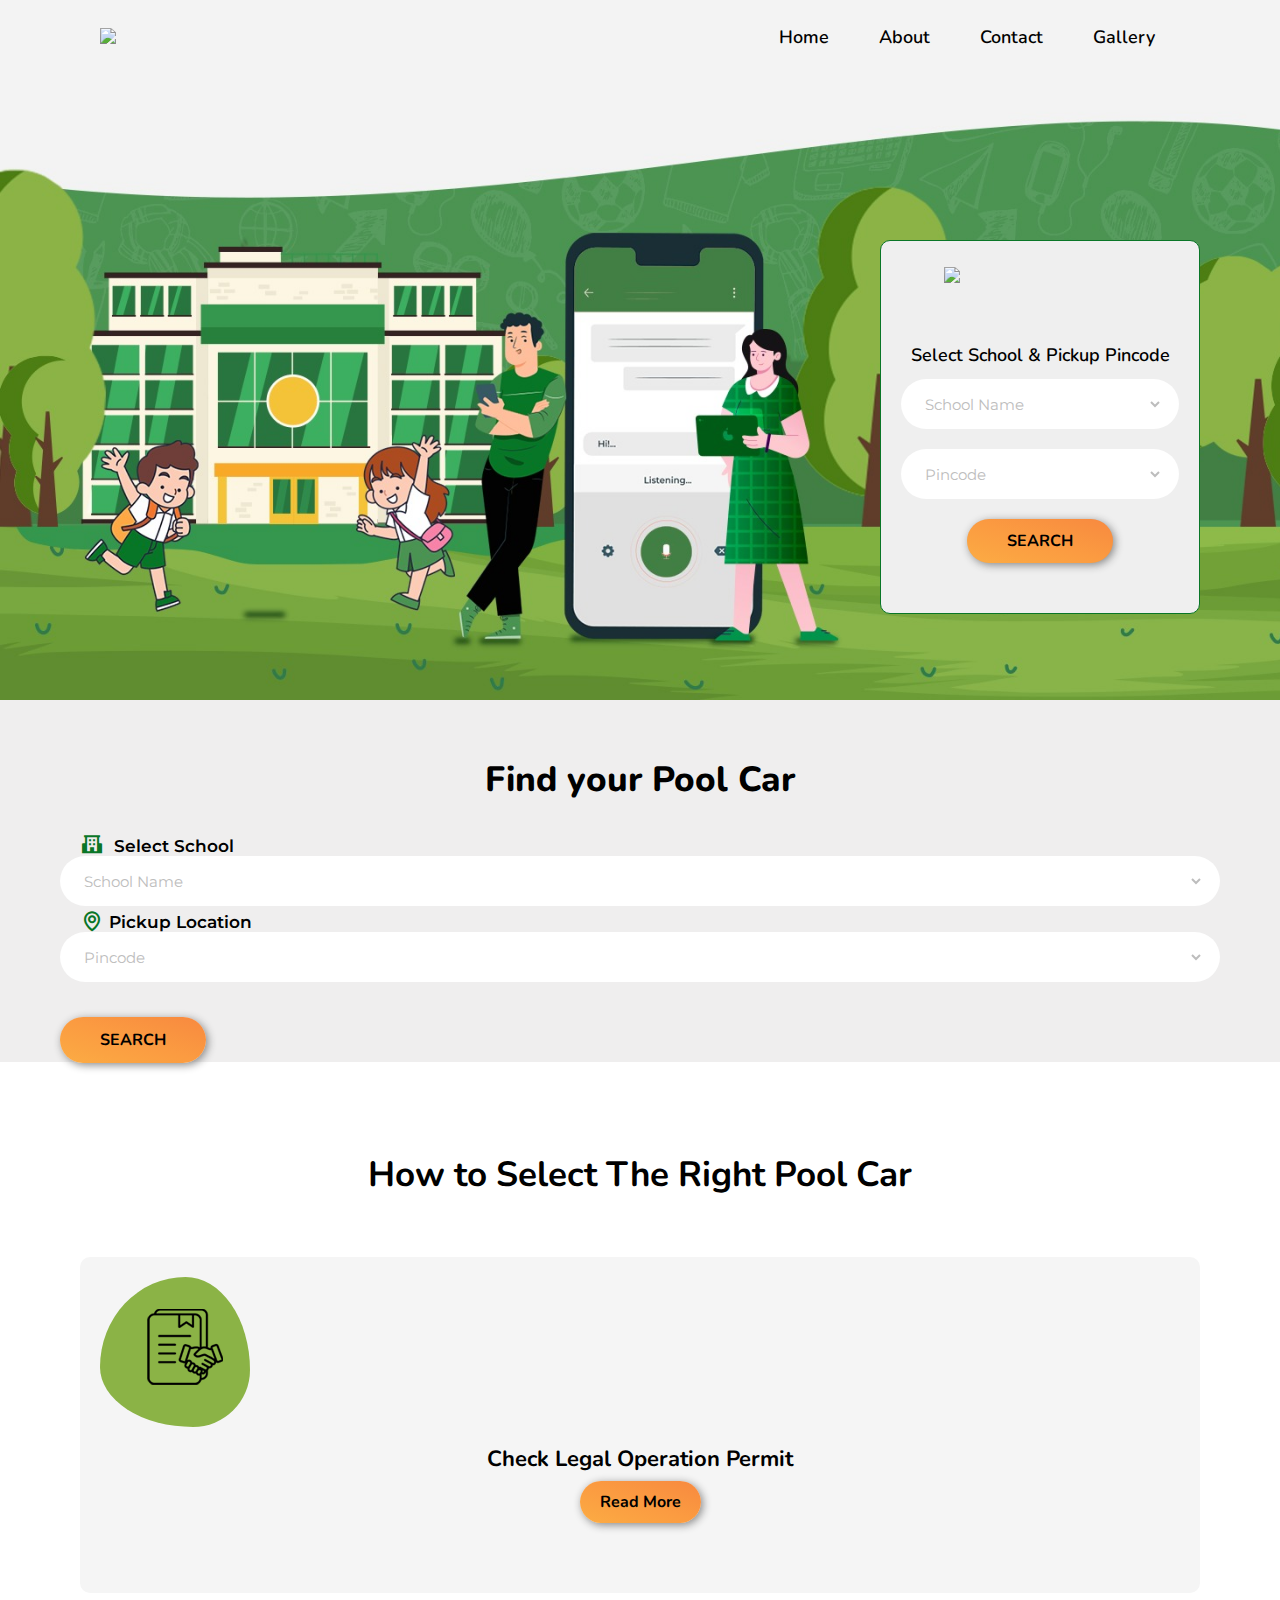
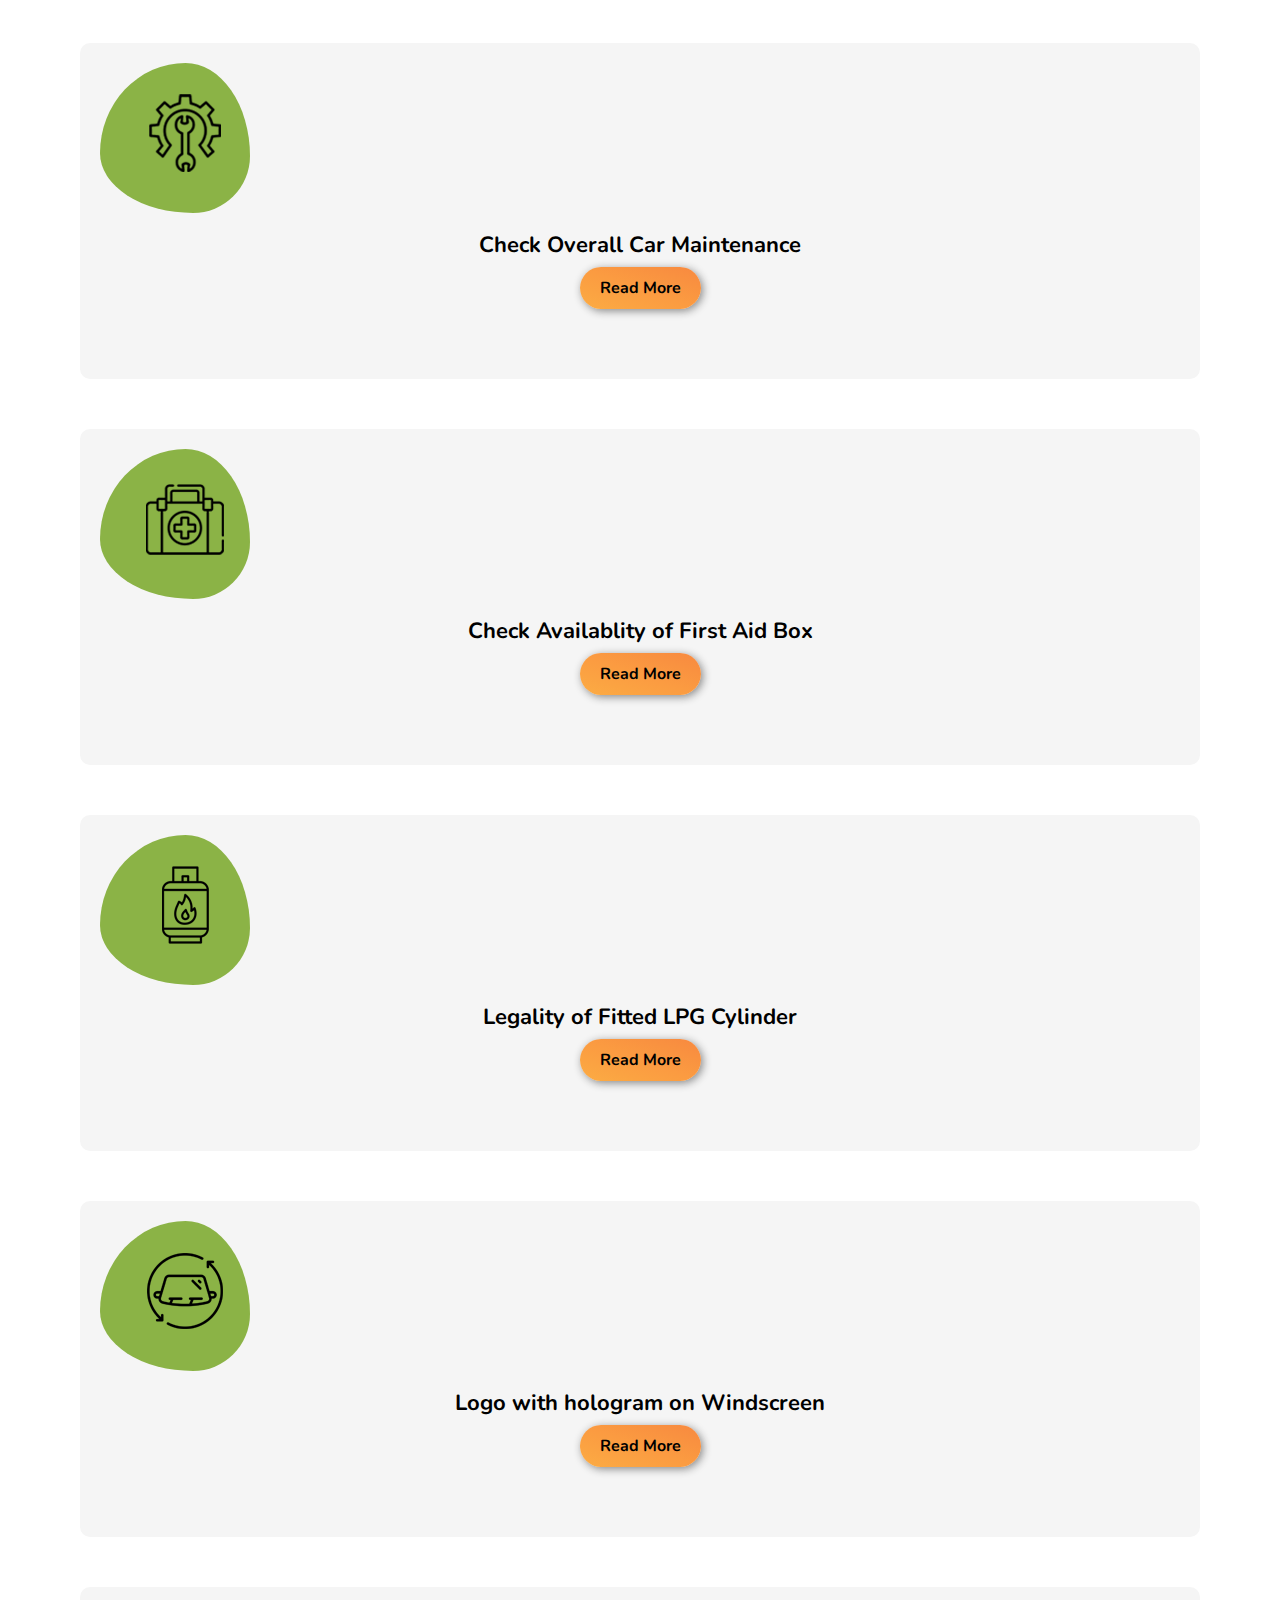
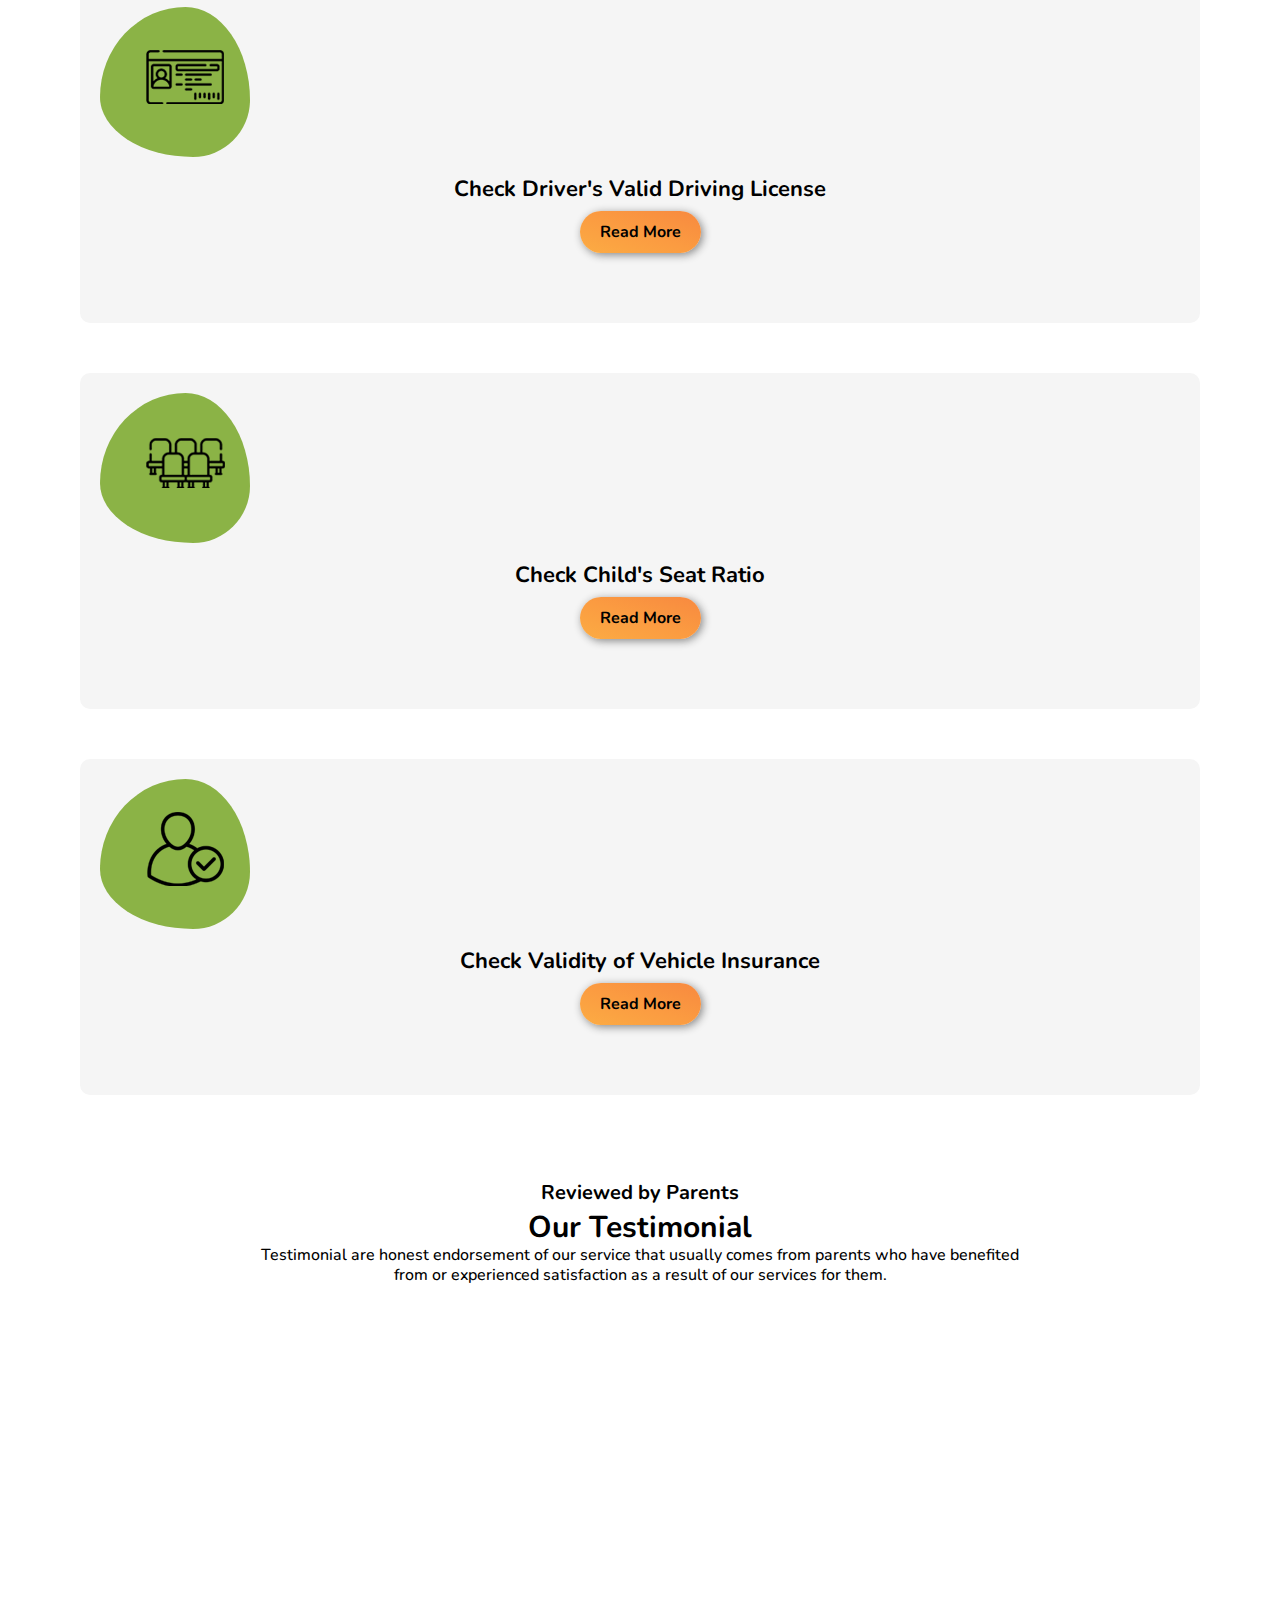
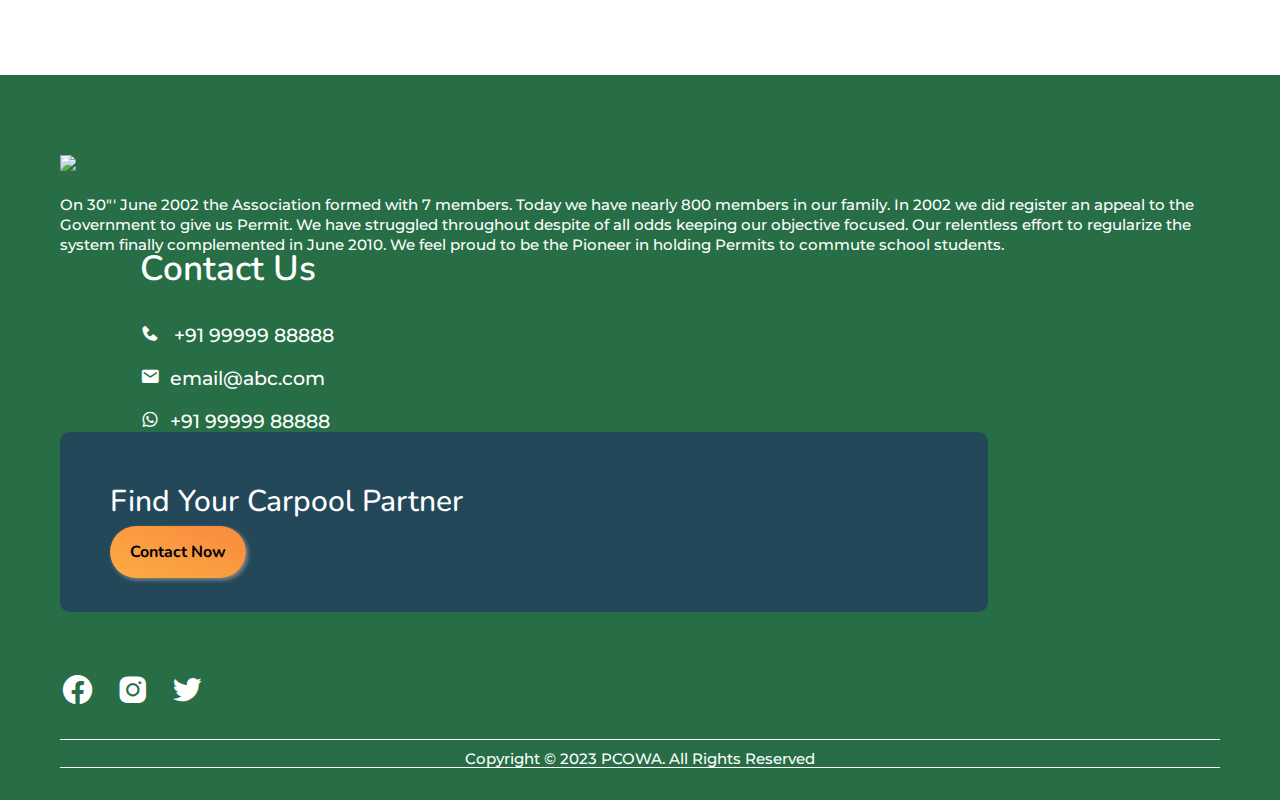
==== commit e2f9b517: "subhas/18.04.2023" ====
--- a/index.html
+++ b/index.html
@@ -41,7 +41,7 @@
   <body>
     <header>
       <div class="logo">
-        <a href="#"><img src="images/logo.png" /></a>
+        <a href="index.html"><img src="images/Logo Final.png" /></a>
       </div>
 
       <div class="hamburger"><i class="bx bx-menu"></i></div>
@@ -60,10 +60,10 @@
 
     <div id="banner">
       <div class="banner-box">
-        <center>
-          <p class="banner-logo"><img src="images/logo.png" /></p>
-        </center>
-        <h2>Select your School and Pickup location</h2>
+     
+          <p class="banner-logo"><img src="images/Logo Final.png" /></p>
+    
+        <h2>Select School & Pickup Pincode</h2>
 
         <div>
           <form>
@@ -75,7 +75,7 @@
             </select>
 
             <select name="cars" id="cars pickup">
-              <option value="volvo" disabled selected>Pickup Location</option>
+              <option value="volvo" disabled selected>Pincode</option>
               <option value="saab">Dumdum</option>
               <option value="mercedes">Bhowanipur</option>
               <option value="audi">Behala</option>
@@ -89,11 +89,17 @@
 
     <!------------------------FIND POOL CAR------------------->
 
+
+
     <div class="container form-area my-5">
       <h1 class="text-center car-heading">Find your Pool Car</h1>
       <form action="">
         <div class="row mx-auto">
-          <div class="col-lg-5 col-md-5 col-sm-12">
+
+              
+          <div class="col-lg-1 col-md-0 col-1"></div>
+
+          <div class="col-lg-4 col-md-5 col-12">
             <label> <i class="bx bxs-school"></i> Select School</label>
             <select name="cars" id="cars">
               <option value="volvo" disabled selected>School Name</option>
@@ -103,21 +109,27 @@
             </select>
           </div>
 
-          <div class="col-lg-5 col-md-5 col-sm-12">
+          <div class="col-lg-4 col-md-5 col-12">
             <label><i class="bx bx-map"></i>Pickup Location</label>
             <select name="cars" id="cars">
-              <option value="0" disabled selected>Pickup Location</option>
+              <option value="0" disabled selected>Pincode</option>
               <option value="saab">Dumdum</option>
               <option value="mercedes">Bhowanipur</option>
               <option value="audi">Behala</option>
             </select>
           </div>
           <div class="col-lg-2 col-md-2 col-12">
-            <a href="#" class="banner-box-btn" id="find-btn">SEARCH</a>
-          </div>
+            <a href="#" class="find-box-btn" id="find-btn">SEARCH</a>
+          </div>
+
+          <div class="col-lg-1 col-md-0 col-1"></div>
+
         </div>
       </form>
     </div>
+
+
+
 
     <!------------------------HOW TO SELECT THE RIGHT POOL CAR------------------->
     <div id="poolcarselect">
@@ -201,7 +213,7 @@
             <p class="oval mx-auto">
               <img src="images/i8-Check Availablity of Attendant.png" />
             </p>
-            <h3>Check Availablity of Attendant</h3>
+            <h3>Check Validity of Vehicle Insurance</h3>
             <a href="#" class="readmore">Read More</a>
           </div>
         </div>
@@ -356,12 +368,11 @@
         <div class="row">
           <div class="col-lg-4 col-md-6 col-sm-12">
             <div class="child">
-              <img src="images/logo-white.png" />
-              <p>
-                It is a long established fact that a reader will be
-                <br />distracted by the readable ust explain to you how
-                <br />all this mistaken idea of denouncing pleasure
-              </p>
+              <img src="images/Logo Final white.png" />
+
+              <p>On 30"' June 2002 the Association formed with 7 members. Today we have nearly 800 members in our family. In 2002 we did register an appeal to the Government to give us Permit. We have struggled throughout despite of all odds keeping our objective focused. Our relentless effort to regularize the system finally complemented in June 2010. We feel proud to be the Pioneer in holding Permits to commute school students.</p>
+
+              
             </div>
           </div>
 
@@ -370,13 +381,13 @@
               <h4>Contact Us</h4>
               <ul>
                 <li>
-                  <a href="#"><i class="bx bxs-phone"></i>+91 99999 88888</a>
-                </li>
-                <li>
-                  <a href="#"><i class="bx bxs-envelope"></i>email@abc.com</a>
-                </li>
-                <li>
-                  <a href="#"><i class="bx bxl-whatsapp"></i>+91 99999 88888</a>
+                  <i class="bx bxs-phone"></i> <a href="#">+91 99999 88888</a>
+                </li>
+                <li>
+                  <i class="bx bxs-envelope"></i><a href="#">email@abc.com</a>
+                </li>
+                <li>
+                  <i class="bx bxl-whatsapp"></i><a href="#">+91 99999 88888</a>
                 </li>
               </ul>
             </div>
--- a/style/style.css
+++ b/style/style.css
@@ -16,12 +16,14 @@
   --selectborder: #fcfdff;
   --form-text: #bdbdbd;
   --bg: #f5f5f5;
-  --oval: #8bb346;
+  --oval:#8bb346;
   --vendorbox: #f3f3f3;
   --rating: #ffda2c;
-  --header-bg:#8ff497;
+  --header-bg:#040bb3;
   --testi-quote:#ff8924;
   --grey2:#575757;
+  --blue:#040bb3;
+  --red:#700000;
 }
 
 * {
@@ -98,19 +100,23 @@
   height: auto;
   border-radius: 2px;
   border: 1px solid var(--green-deep);
-  padding: 50px 20px 50px 20px;
+  padding: 80px 20px 50px 20px;
   display: block;
   border-radius: 10px;
 }
 
 .banner-box h2 {
-  font: 600 20px/28px "Nunito", sans-serif;
-  color: var(--black);
-  text-align: center;
-  padding: 15px 0;
+  font: 600 18px/28px "Nunito", sans-serif;
+  color: var(--black);
+  text-align: center;
+  padding: 20px 0 10px 0;
 }
 .banner-logo {
   width: 100px;
+  position: absolute;
+  top:50%;
+  left:45%;
+  transform: translate(-5rem, -10rem);
 }
 
 .banner-object h2 {
@@ -120,7 +126,7 @@
   padding: 15px 0;
 }
 .banner-logo img{
-  width: 150px;
+  width:215px;
 }
 
 .banner-box div {
@@ -146,9 +152,10 @@
   margin: 0 0 20px 0;
 }
 
+
 .banner-box-btn {
   font: 700 16px/20px "Nunito", sans-serif;
-  color: var(--black);
+  color:var(--black);
   background-image: linear-gradient(
     to right top,
     #fcac44,
@@ -164,8 +171,10 @@
   border: none;
 }
 
+
+
 .banner-box-btn:hover {
-  color: var(--grey);
+  color:var(--white);
 }
 
 /* ================================FIND POOL CAR================================== */
@@ -182,6 +191,7 @@
   margin: auto;
   padding: 60px;
   height: auto;
+  width: 100%;
 }
 
 form select {
@@ -214,6 +224,28 @@
   position: relative;
   top: 3rem;
 }
+.find-box-btn {
+  font: 700 16px/20px "Nunito", sans-serif;
+  color:var(--black);
+  background-image: linear-gradient(
+    to right top,
+    #fcac44,
+    #fba342,
+    #fb9b41,
+    #f99240,
+    #f88940
+  );
+  padding: 12px 40px;
+  border-radius: 40px;
+  text-decoration: none;
+  box-shadow: 2px 2px 8px #888888;
+  border: none;
+}
+
+.find-box-btn:hover {
+  color:var(--white);
+}
+
 
 /* ================================HOW TO SELECT THE RIGHT POOL CAR================================== */
 
@@ -253,7 +285,7 @@
 
 .readmore {
   font: 700 16px/20px "Nunito", sans-serif;
-  color: var(--black);
+  color:var(--black);
   background-image: linear-gradient(
     to right top,
     #fcac44,
@@ -269,7 +301,7 @@
 }
 
 .readmore:hover {
-  color: var(--grey);
+  color:var(--white);
 }
 
 /* ================================TESTIMONIAL================================== */
@@ -349,6 +381,22 @@
 .footer-box {
   padding: 0 60px;
 }
+footer  .footer-box .bxs-phone{color: var(--white);
+font-size: 20px;
+padding-right: 10px;
+}
+
+footer  .footer-box .bxs-envelope{color: var(--white);
+  font-size: 20px;
+  padding-right: 10px;
+  }
+
+  footer  .footer-box .bxl-whatsapp{color: var(--white);
+    font-size: 20px;
+    padding-right: 10px;
+    }
+
+
 .footer-box .child p {
   font: 500 15px/20px "Montserrat", sans-serif;
   color: var(--white);
@@ -391,7 +439,7 @@
 }
 .register .footer-contact {
   font: 700 16px/20px "Nunito", sans-serif;
-  color: var(--black);
+  color:var(--black);
   background-image: linear-gradient(
     to right top,
     #fcac44,
@@ -434,7 +482,7 @@
 /* =================================VENDOR PAGE================================ */
 
 #vendordetail {
-  padding: 10rem 2rem;
+  padding: 8rem 2rem;
 }
 #vendordetail h1 {
   font: 600 30px/40px "Nunito", sans-serif;
@@ -478,7 +526,7 @@
 
 #vendordetail .child .vendor-text .call-now {
   font: 700 16px/20px "Nunito", sans-serif;
-  color: var(--black);
+  color:var(--black);
   background-image: linear-gradient(
     to right top,
     #fcac44,
@@ -548,7 +596,7 @@
   color:var(--black);
   padding: 0 0 15px 0;
 }
-#inabout .inabout-text h2 span{color: var(--greenlight);
+#inabout .inabout-text h2 span{color:var(--green-deep);
 }
 #inabout .inabout-text p{ font: 500 16px/20px "Nunito", sans-serif;
   color: var(--black);
@@ -625,7 +673,7 @@
   }
   #incontact .form-part .form-area .incontact-btn{
     font: 700 16px/20px "Nunito", sans-serif;
-    color: var(--black);
+    color:var(--black);
     background-image: linear-gradient(
       to right top,
       #fcac44,
@@ -666,5 +714,5 @@
 
 
 
-#ingallery{padding: 6rem 2rem;
-}+#ingallery{padding:80px 40px;
+} --- a/style/responsive.css
+++ b/style/responsive.css
@@ -1,3 +1,57 @@
+
+
+/* ==========================================1440======================== */
+
+@media only screen and (max-width: 1440px) {
+
+  .register .footer-contact {
+    padding: 15px 20px;
+  }
+
+/*========== ABOUT PAGE========= */
+
+#inbanner .inbanner-text {position: absolute;
+  top:13rem;
+  left:42rem;
+}  
+
+#inabout .inabout-pic img {
+  width:500px;
+  height: 500px;
+}
+
+
+/*========== CONTACT PAGE========= */
+
+#incontactbanner .inbanner-text {position: absolute;
+  top:13rem;
+  left:42rem;
+}   
+
+
+/*========== GALLERY PAGE========= */
+
+#ingallerybanner .inbanner-text {position: absolute;
+  top:13rem;
+  left:42rem;
+} 
+
+#ingallery .child img{width:320px;
+}
+
+
+
+/*========== VENDOR PAGE========= */
+
+
+#vendordetail .child .vendor-text .call-now {
+  top: 12rem;
+  left: 30rem;
+}
+
+}
+
+
 /* ==========================================1030======================== */
 
 @media only screen and (max-width: 1030px) {
@@ -32,15 +86,27 @@
   }
 
   #testimonial .custom-testi .bxs-quote-right{
-    top: 10rem;
+    top: 8rem;
     left:15rem;
     }
     #testimonial .custom-testi .user-name{
-      top:14rem;
+      top:11rem;
       left:8rem;
     }
 
-
+    #testimonial .custom-testi .user-name h4 {
+      font-size: 18px;
+      line-height: 10px;
+  }
+  #testimonial .custom-testi p {
+  font-size: 14px;
+  line-height: 20px;
+  }
+
+  #testimonial .custom-testi .user img {
+    width: 75px;
+    height: 75px;
+  }
 
   .register {
     width: 118%;
@@ -59,14 +125,18 @@
   }
 
   #vendordetail .child .vendor-text .call-now {
-    top: 18rem;
-    left: 4rem;
-  }
+    top: 14rem;
+    left: 17rem;
+  }
+
+
+
+
 
   /*========== ABOUT PAGE========= */
 
   #inbanner .inbanner-text {position: absolute;
-    top:12rem;
+    top:14rem;
     left:26rem;
   }  
 
@@ -81,6 +151,7 @@
   }
   #inabout .inabout-pic img {
     margin: 0 0 3rem 7rem;
+    width:650px;
 }
 
 /*========== CONTACT PAGE========= */
@@ -89,7 +160,7 @@
   padding: 6rem 2rem;
 }
 #incontactbanner .inbanner-text {position: absolute;
-  top:12rem;
+  top:14rem;
   left:26rem;
 }  
 
@@ -98,21 +169,89 @@
 }
 /*==========GALLERY PAGE========= */
 
-
+#ingallery{padding:80px 15px;
+} 
 #ingallerybanner .inbanner-text {position: absolute;
-  top:12rem;
-  left:26rem;
+  top:14rem;
+  left:28rem;
 }  
 #ingallery .child img{width:235px;
 }
 
 }
 
+
+/* ==========================================976======================== */
+
+@media only screen and (max-width: 976px) {
+
+  #find-btn {
+    position: relative;
+    top: 3rem;
+    left: 16rem;
+}
+.form-area {
+  padding: 80px 80px 100px 20px;
+}
+.car-heading {font-size: 30px;
+  line-height: 40px;
+  padding: 0 0 30px 58px;
+}
+#poolcarselect h2 {
+  font-size:28px;
+  line-height: 25px;
+}
+
+.register {
+  width: 100%;
+  margin: 44px 0 0 0;
+}
+
+
+#testimonial .custom-testi .bxs-quote-right{
+  top: 8rem;
+  left:24rem;
+  }
+  #testimonial .custom-testi .user-name{
+    top:10rem;
+    left:8rem;
+  }
+/*==========GALLERY PAGE========= */
+
+#ingallery .child img{width:100%;
+}
+
+
+
+/*==========VENDOR PAGE========= */
+
+#vendordetail .child .vendor-text .call-now {
+  top: 11rem;
+  left: 37rem;
+}
+
+
+}
+
+
+
+
+
 /* ==========================================770======================== */
 
 @media only screen and (max-width: 770px) {
 
 
+
+  .banner-logo {
+    top:49%;
+    left:40%;
+    transform: translate(-4rem, -10rem);
+  }
+
+  .banner-box h2 {font-size:16px;
+  line-height: 28px;
+  }
 
   .form-area {
     padding: 80px 80px 80px 20px;
@@ -120,6 +259,19 @@
   #testimonial {
     min-height: 400px;
   }
+
+  #testimonial .custom-testi .bxs-quote-right{
+    top: 8rem;
+    left:17rem;
+    }
+
+    #testimonial .custom-testi .user-name{
+      top:12rem;
+      left:8rem;
+    }
+
+
+
   .child-social {
     margin: 20px 0 0 0;
   }
@@ -127,6 +279,15 @@
   .footer-box .child ul {
     margin: 25px 0 0 0;
   }
+
+  .register h5 {
+  font-size: 27px;
+  line-height: 35px;
+  
+  }
+
+
+
 
 /*========== VENDOR PAGE========= */
 
@@ -138,8 +299,8 @@
   /*========== ABOUT PAGE========= */
 
   #inbanner .inbanner-text {position: absolute;
-    top:12rem;
-    left:18rem;
+    top:14rem;
+    left:20rem;
     padding: 0 0 0 0px;
   }
   #inabout .inabout-pic img {
@@ -149,8 +310,8 @@
 /*========== CONTACT PAGE========= */
 
 #incontactbanner .inbanner-text  {position: absolute;
-  top:12rem;
-  left:18rem;
+  top:14rem;
+  left:20rem;
   padding: 0 0 0 0px;
 }
 #incontact .form-area {
@@ -165,19 +326,36 @@
 }
 
 #ingallerybanner .inbanner-text  {position: absolute;
-  top:12rem;
-  left:18rem;
+  top:14rem;
+  left:20rem;
   padding: 0 0 0 0px;
 }
 
 
 }
 
+
+
+
+
+
 /* ==========================================740======================== */
 
 @media only screen and (max-width: 740px) {
+  
+  #poolcarselect h2 {
+    font-size: 26px;
+    line-height: 25px;
+}
+  
+.car-heading {
+  padding: 0 0 30px 25px;
+}
+
+
   .form-area {
     padding: 20px 80px 80px 80px;
+    width: 100%;
   }
   form select {
     margin: 0 0 15px 0;
@@ -185,6 +363,7 @@
   #find-btn {
     display: table;
     margin: 0 auto;
+    left: 0rem;
   }
 
   .footer-box {
@@ -192,6 +371,16 @@
   }
   .register {
     width: 99%;
+  }
+
+  #testimonial .custom-testi .bxs-quote-right{
+    top: 9rem;
+    left:14rem;
+    }
+
+    #testimonial .custom-testi .user-name h4 {
+      font-size: 16px;
+      line-height: 10px;
   }
 
   .footer-box .footer-contact-box {
@@ -208,7 +397,7 @@
 
 /*========== GALLERY PAGE========= */
 
-#ingallery .child img{width:290px;
+#ingallery .child img{width:330px;
 }
 
 
@@ -220,21 +409,51 @@
 
 
 /*========== ABOUT PAGE========= */
+
+#inbanner .inbanner-text {
+  top: 14rem;
+  left: 17rem;
+  padding: 0 0 0 0px;
+}
+
 
   #inabout .inabout-pic img {
     margin: 0px 0px 3rem 0rem;
     width: 575px;
     height: 400px;
 }
-
-
-
-}
-
-/* ==========================================420======================== */
-
-@media only screen and (max-width: 420px) {
-
+#banner .banner-box {
+  position: absolute;
+  top: 12rem;
+  right: 34px;
+  width: 51%;
+}
+
+/*========== CONTACT PAGE========= */
+#incontactbanner .inbanner-text {
+  top:14rem;
+  left:16rem;
+}
+
+
+/*========== GALLERY PAGE========= */
+#ingallery{padding:80px 15px;
+} 
+#ingallery .child img{width:300px;
+}
+
+
+#ingallerybanner .inbanner-text  {position: absolute;
+  top:14rem;
+  left:18rem;
+}
+
+
+}
+
+/* ==========================================480======================== */
+
+@media only screen and (max-width: 480px) {
 
 
   header{padding:8px 20px;}
@@ -243,7 +462,6 @@
   cursor: pointer;
   color:#000;
   font-size: 30px;
-  background:#8ff497;
   }
   
   .nav-bar{height: 0;
@@ -252,7 +470,7 @@
       left: 0;
       right: 0;
       width: 100vw;
-      background:#8ff497;
+      background:#819c84;
       transition: 0.6s;
       z-index: 9999;
       overflow: hidden;
@@ -267,10 +485,125 @@
   transition: 0.6s;
   opacity: 0;
   }
-  
+  .nav-bar ul li a{color:#fff;
+  }
   .nav-bar.active ul{opacity: 1;
   }
-  
+
+  #banner {
+    min-height: 583px;
+  }
+
+  #banner .banner-box {
+    top: 9rem;
+    right: 24px;
+    width: 60%;
+}
+
+.car-heading {
+  font-size: 27px;
+  line-height: 29px;
+  padding: 20px 0 19px 23px;
+}
+
+#poolcarselect h2 {
+  font-size: 24px;
+  line-height: 10px;
+}
+
+#poolcarselect {
+  padding: 3rem 1rem;
+}
+
+
+#testimonial .custom-testi .bxs-quote-right{
+  top: 7rem;
+  left:22rem;
+  }
+
+  #testimonial .custom-testi .user-name{
+    top:10rem;
+    left:8rem;
+  }
+
+
+
+
+  /*========== ABOUT PAGE========= */
+
+
+  #inabout {
+    margin: 5rem 0;
+    padding: 0 2rem;
+}
+
+
+  #inbanner .inbanner-text {
+    top:14rem;
+    left:10rem;
+    padding: 0 0 0 0px;
+  }
+
+  #inabout .inabout-pic img {
+    margin: 0px 0px 3rem 0rem;
+    width:400px;
+    height: 400px;
+  }
+
+  #inabout .inabout-text h2 {
+  font-size: 26px;
+  line-height: 33px;
+  }
+
+  /*========== CONTACT PAGE========= */
+
+  #incontactbanner .inbanner-text  {
+    top:14rem;
+    left:10rem;
+    padding: 0 0 0 0px;
+  }
+
+  #incontact{display: block;
+  }
+  #incontact .map{width:100%;
+  }
+  #incontact .form-part{width:100%;
+  margin: 20px 0 0 0;
+  }
+
+  /*========== GALLERY PAGE========= */
+
+   #ingallerybanner .inbanner-text  {
+    top:14rem;
+    left:12rem;
+    padding: 0 0 0 0px;
+  }
+  #ingallery .child img {
+    width:205px;
+}
+
+
+  /*========== VENDOR PAGE========= */
+
+#vendordetail .child .vendor-text .call-now {
+  top: 16rem;
+  left: 15rem;
+}
+
+#vendordetail .child {
+  padding: 40px 40px 60px 20px;}
+
+
+}
+
+
+
+
+
+/* ==========================================420======================== */
+
+@media only screen and (max-width: 420px) {
+
   
   #banner .banner-box {
     position: absolute;
@@ -304,6 +637,10 @@
     width: 130px;
     height: 130px;
   }
+
+  #testimonial{padding: 50px 0 0 0;
+  }
+
   #testimonial p {
     font-size: 15px;
     line-height: 20px;
@@ -327,9 +664,14 @@
   }
 
   #testimonial .custom-testi .user-name{
-    top:14rem;
+    top:12rem;
     left:9rem;
   }
+  #testimonial .custom-testi .bxs-quote-right{
+    top: 8rem;
+    left:17rem;
+    }
+
   #testimonial .custom-testi .user-name h4{font-size: 16px;
     line-height: 10px;
   }
@@ -341,9 +683,6 @@
 
 
 
-
-
-
 /*========== VENDOR PAGE========= */
 
   #vendordetail .child {
@@ -360,10 +699,11 @@
   }
 
   #vendordetail .child .vendor-text .call-now {
-    top: 33.5rem;
+    top:29rem;
     left: 8rem;
   }
 
+  
   #vendordetail .child {
     padding: 40px 40px 70px 20px;
   }
@@ -403,8 +743,8 @@
 /*========== CONTACT PAGE========= */
 
   #incontactbanner .inbanner-text {position: absolute;
-    top:12rem;
-    left:9rem;
+    top:13rem;
+    left:8rem;
   }
   
   
@@ -424,6 +764,14 @@
     left:9rem;
   }
 
+  #ingallery .child img {
+    width:180px;
+  }
+
+
+
+
+
 
 }     
 
@@ -432,13 +780,68 @@
 
 @media only screen and (max-width: 380px) {
 
+  #banner .banner-box {
+    top: 7rem;
+    right: 19px;
+    width: 81%;
+}
+
+.car-heading {
+  font-size: 20px;
+  line-height: 30px;
+}
+
+#testimonial .custom-testi .user img {
+  width: 60px;
+  height: 60px;
+}
+
+
+#testimonial .custom-testi .user-name{
+  top:12rem;
+  left:7rem;
+}
+
+#testimonial .custom-testi .bxs-quote-right{
+  top: 9rem;
+  left:15rem;
+  }
+
   /*========== ABOUT PAGE========= */
+
+
+  #inbanner .inbanner-text {
+    top: 11rem;
+    left:7rem;
+  }
 
   #inabout .inabout-pic img {
     width: 340px;
     height: 262px;
 }
 
+
+  /*========== GALLERY PAGE========= */
+#ingallery .child img {
+  width:160px;
+}
+#ingallery{padding:80px 10px;
+} 
+
+#ingallerybanner .inbanner-text {
+  top:13rem;
+  left:8rem;
+}
+
+
+
+
+ /*========== VENDOR PAGE========= */
+
+
+
+
+
 }
 
 
@@ -448,8 +851,8 @@
 @media only screen and (max-width: 362px) {
 
   .car-heading {
-    font-size: 22px;
-    line-height: 20px;
+    font-size: 20px;
+    line-height: 15px;
 }
 
 
@@ -483,16 +886,16 @@
 /*========== VENDOR PAGE========= */
 
 #vendordetail .child .vendor-text .call-now {
-  top: 33.5rem;
-  left: 7rem;
-}
+  top: 29rem;
+  left: 6rem;
+}
+
+
+
+
 
 /*========== ABOUT PAGE========= */
 
-#inbanner .inbanner-text {position: absolute;
-  top:12rem;
-  left:6rem;
-}
 
 #inabout .inabout-pic img {
   width: 330px;
@@ -507,5 +910,12 @@
 }
 
 
-
-}
+  /*========== GALLERY PAGE========= */
+  #ingallery .child img {
+    width:160px;
+  }
+
+
+
+
+}
